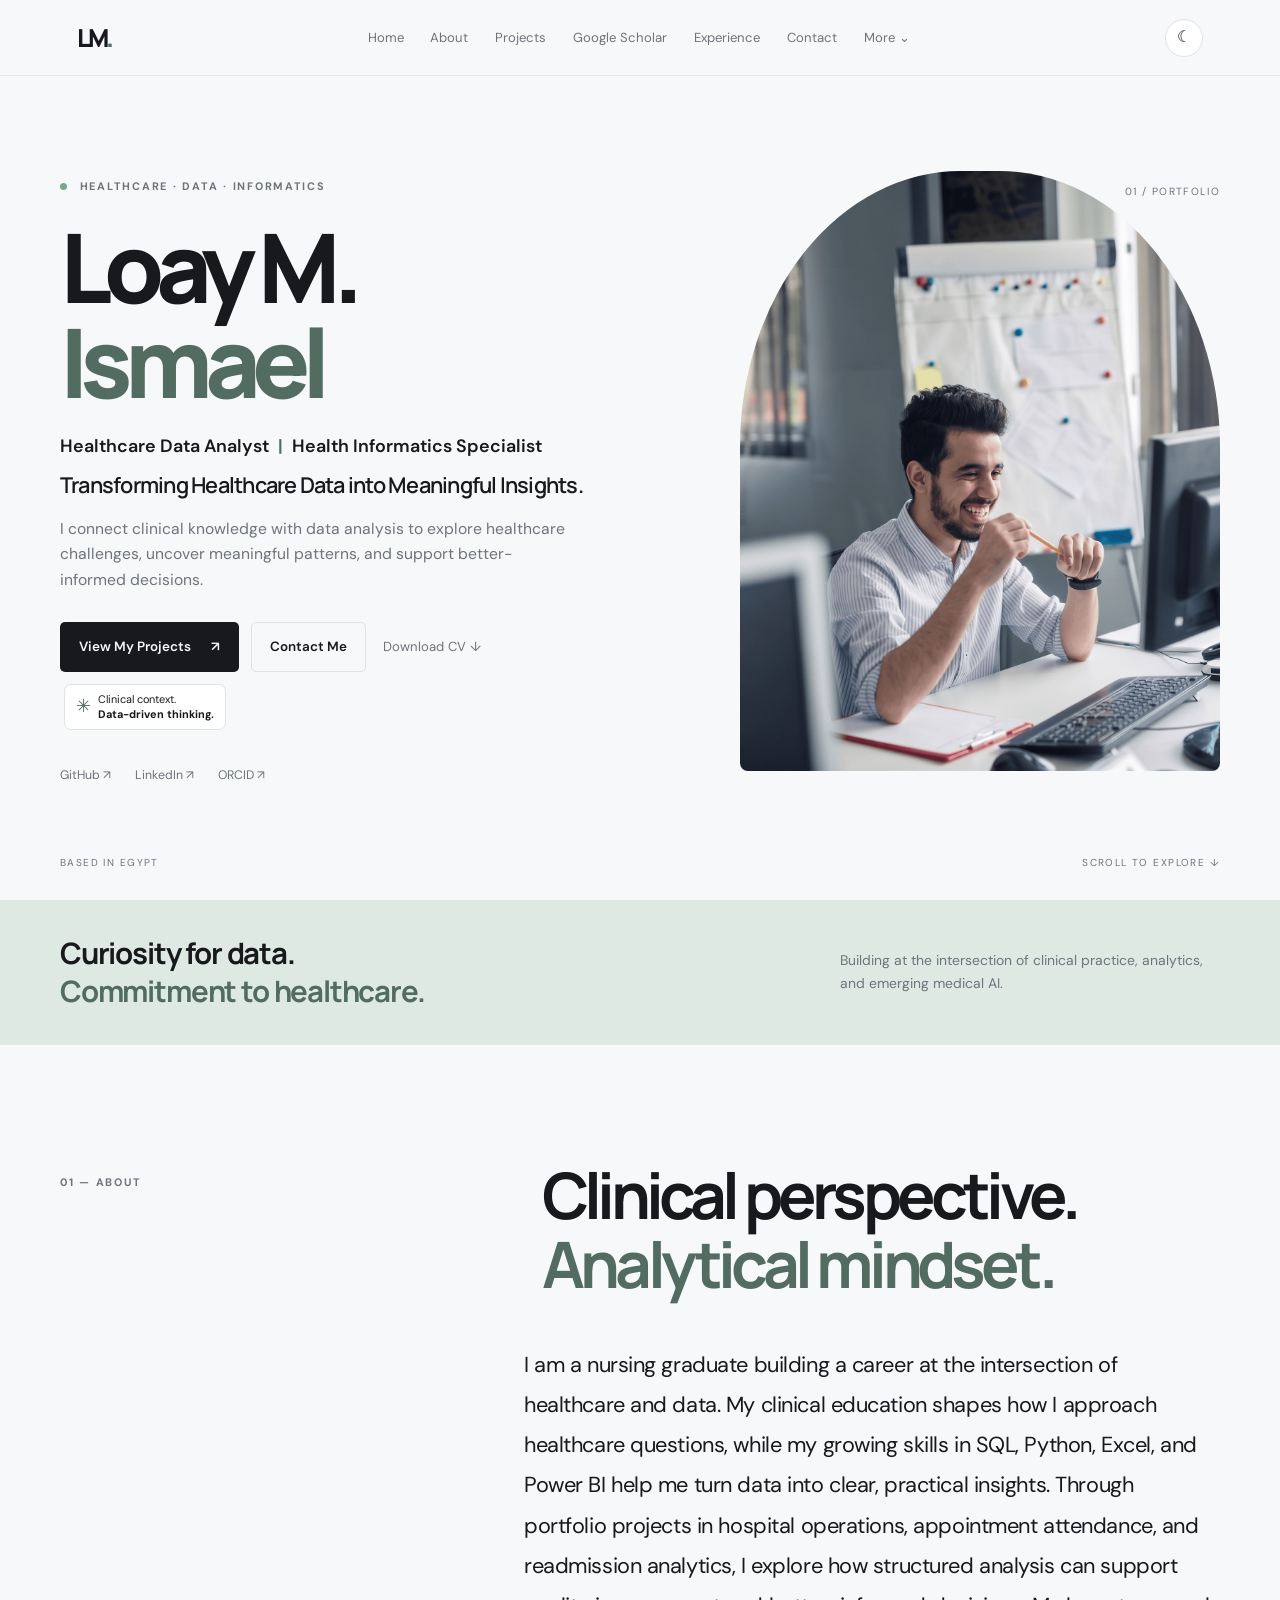
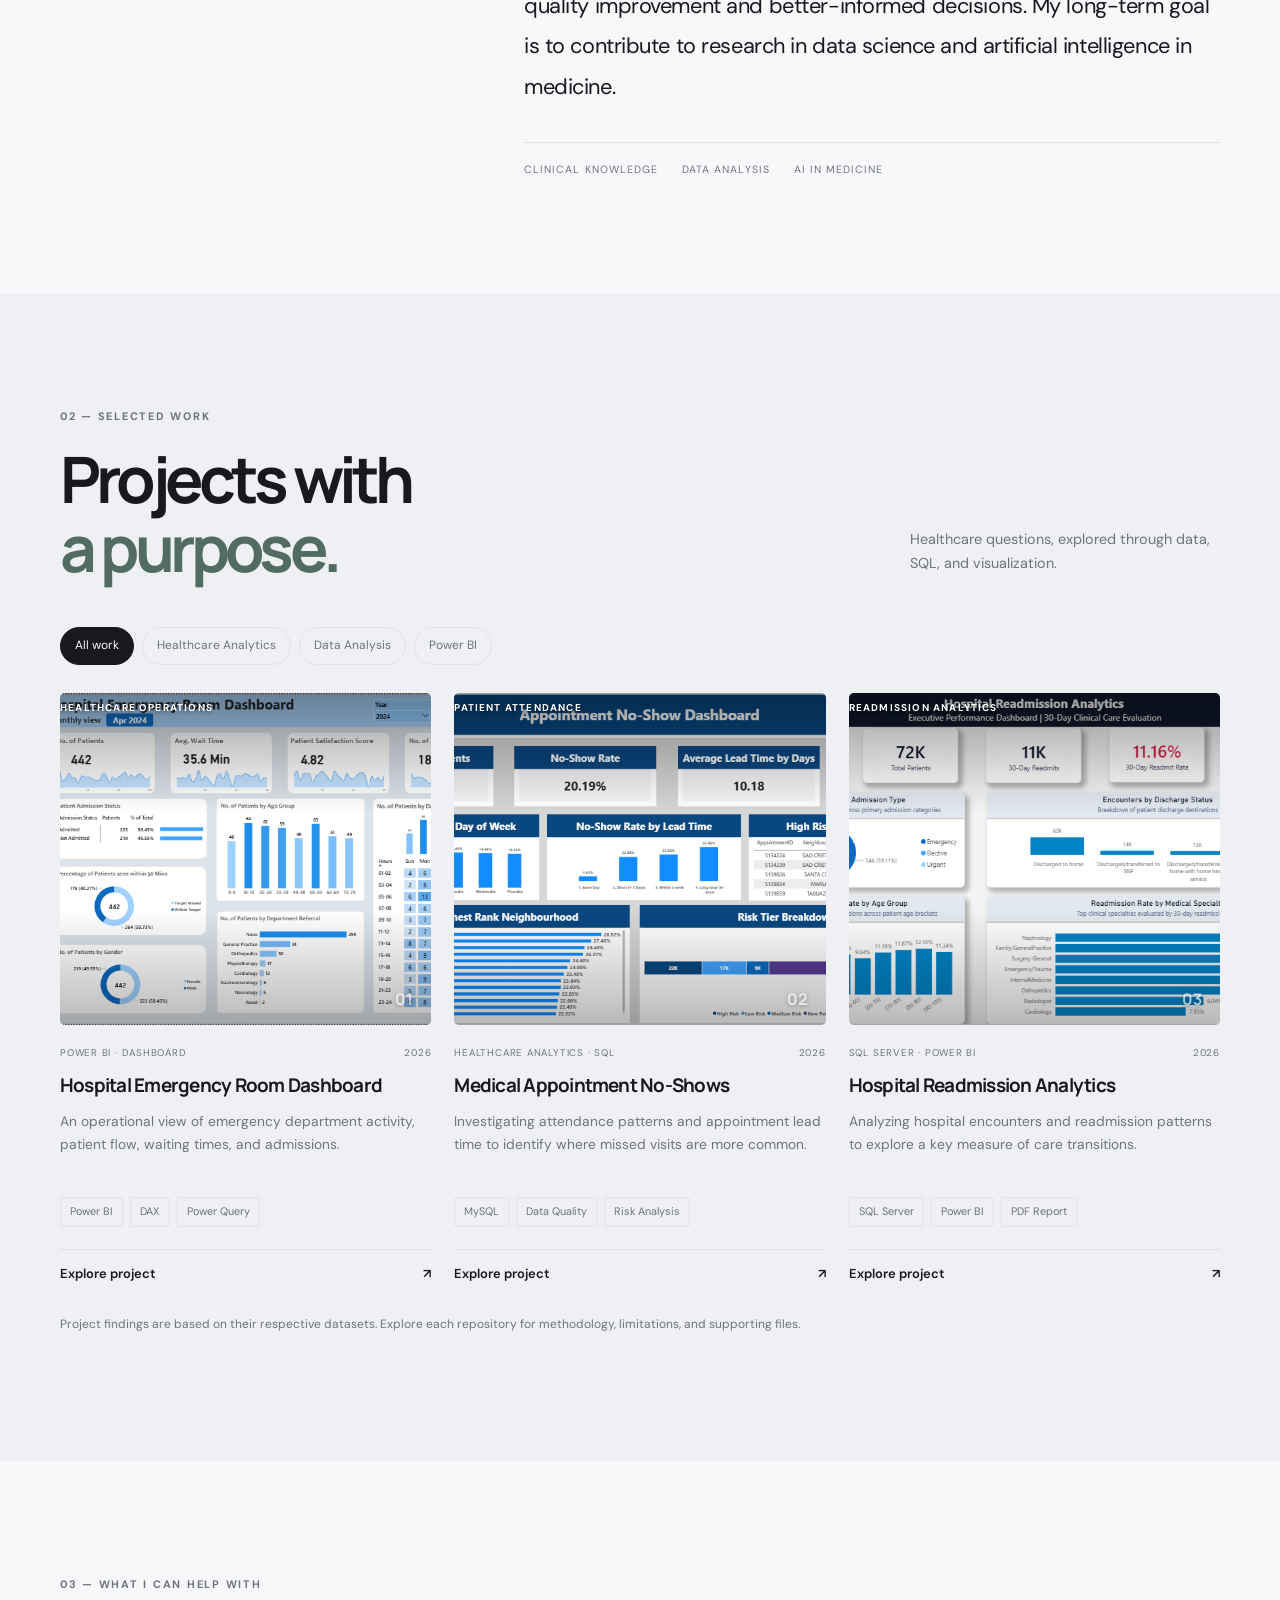
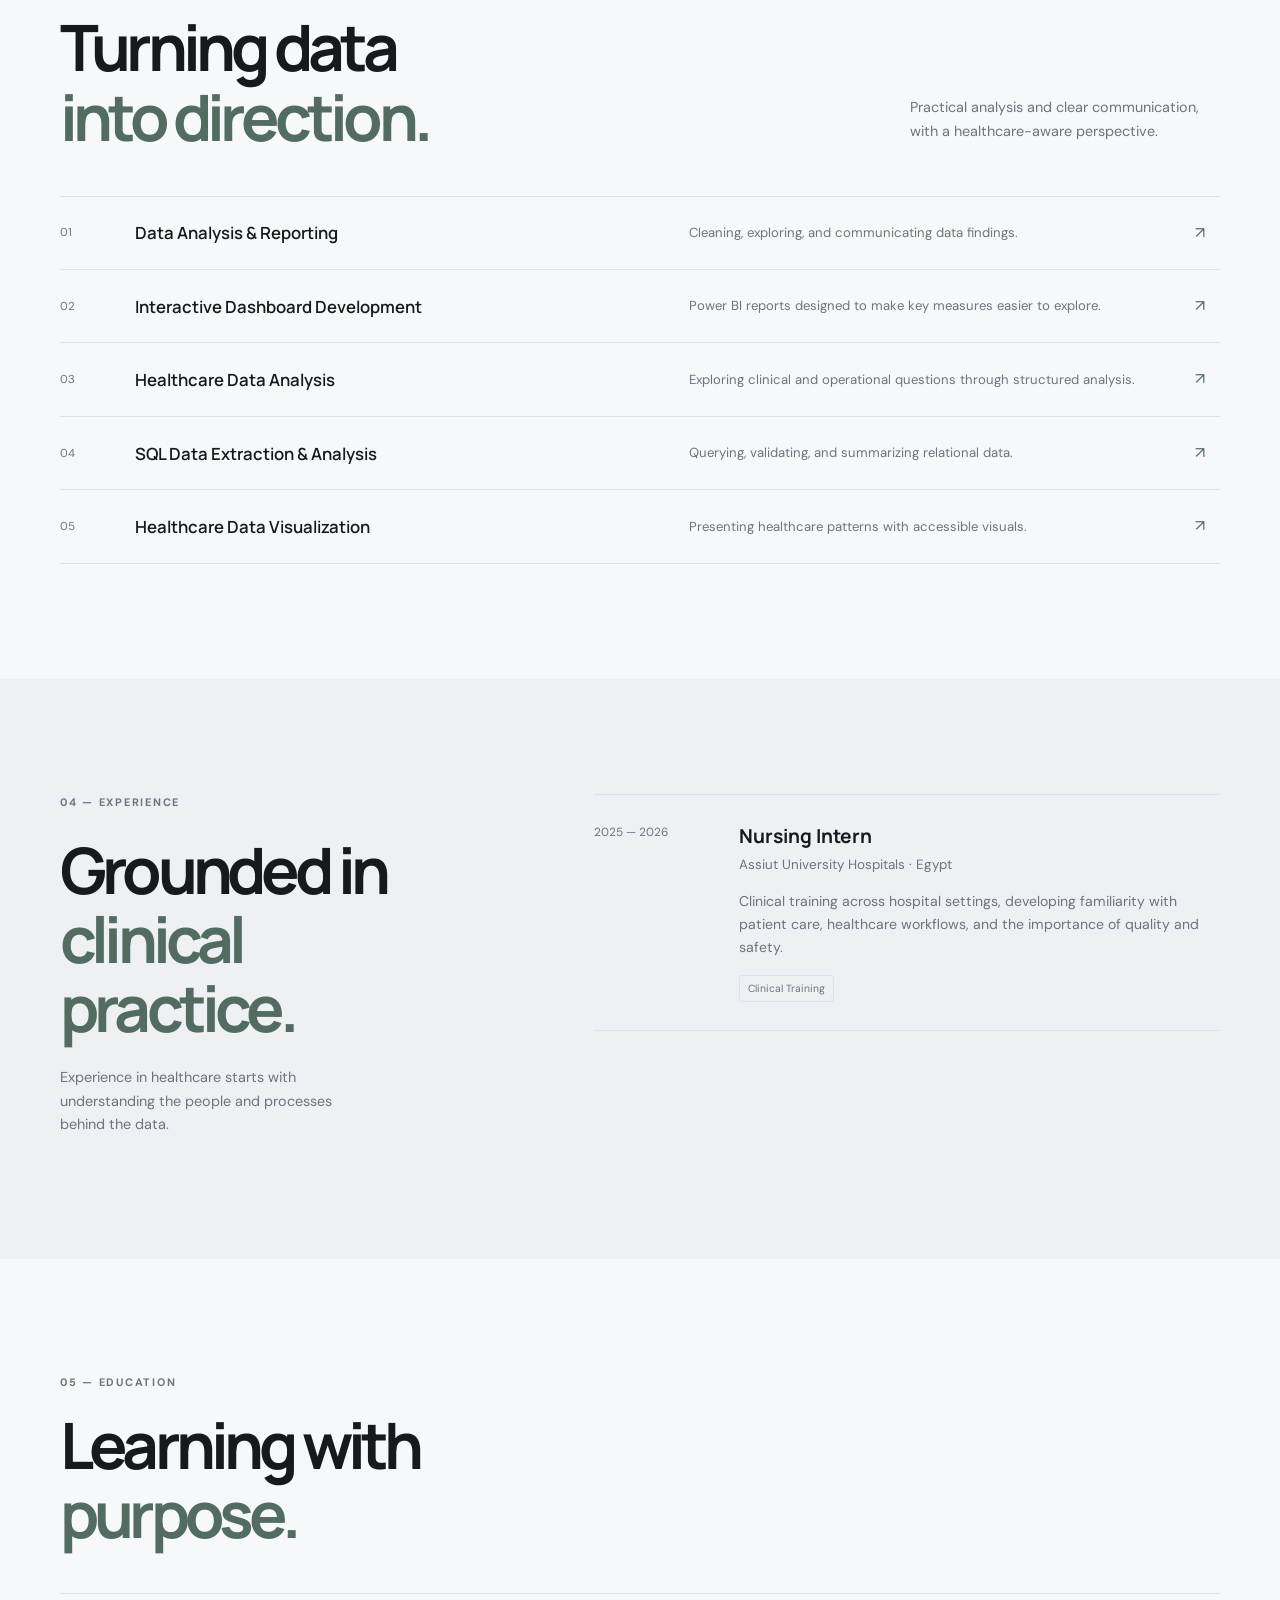
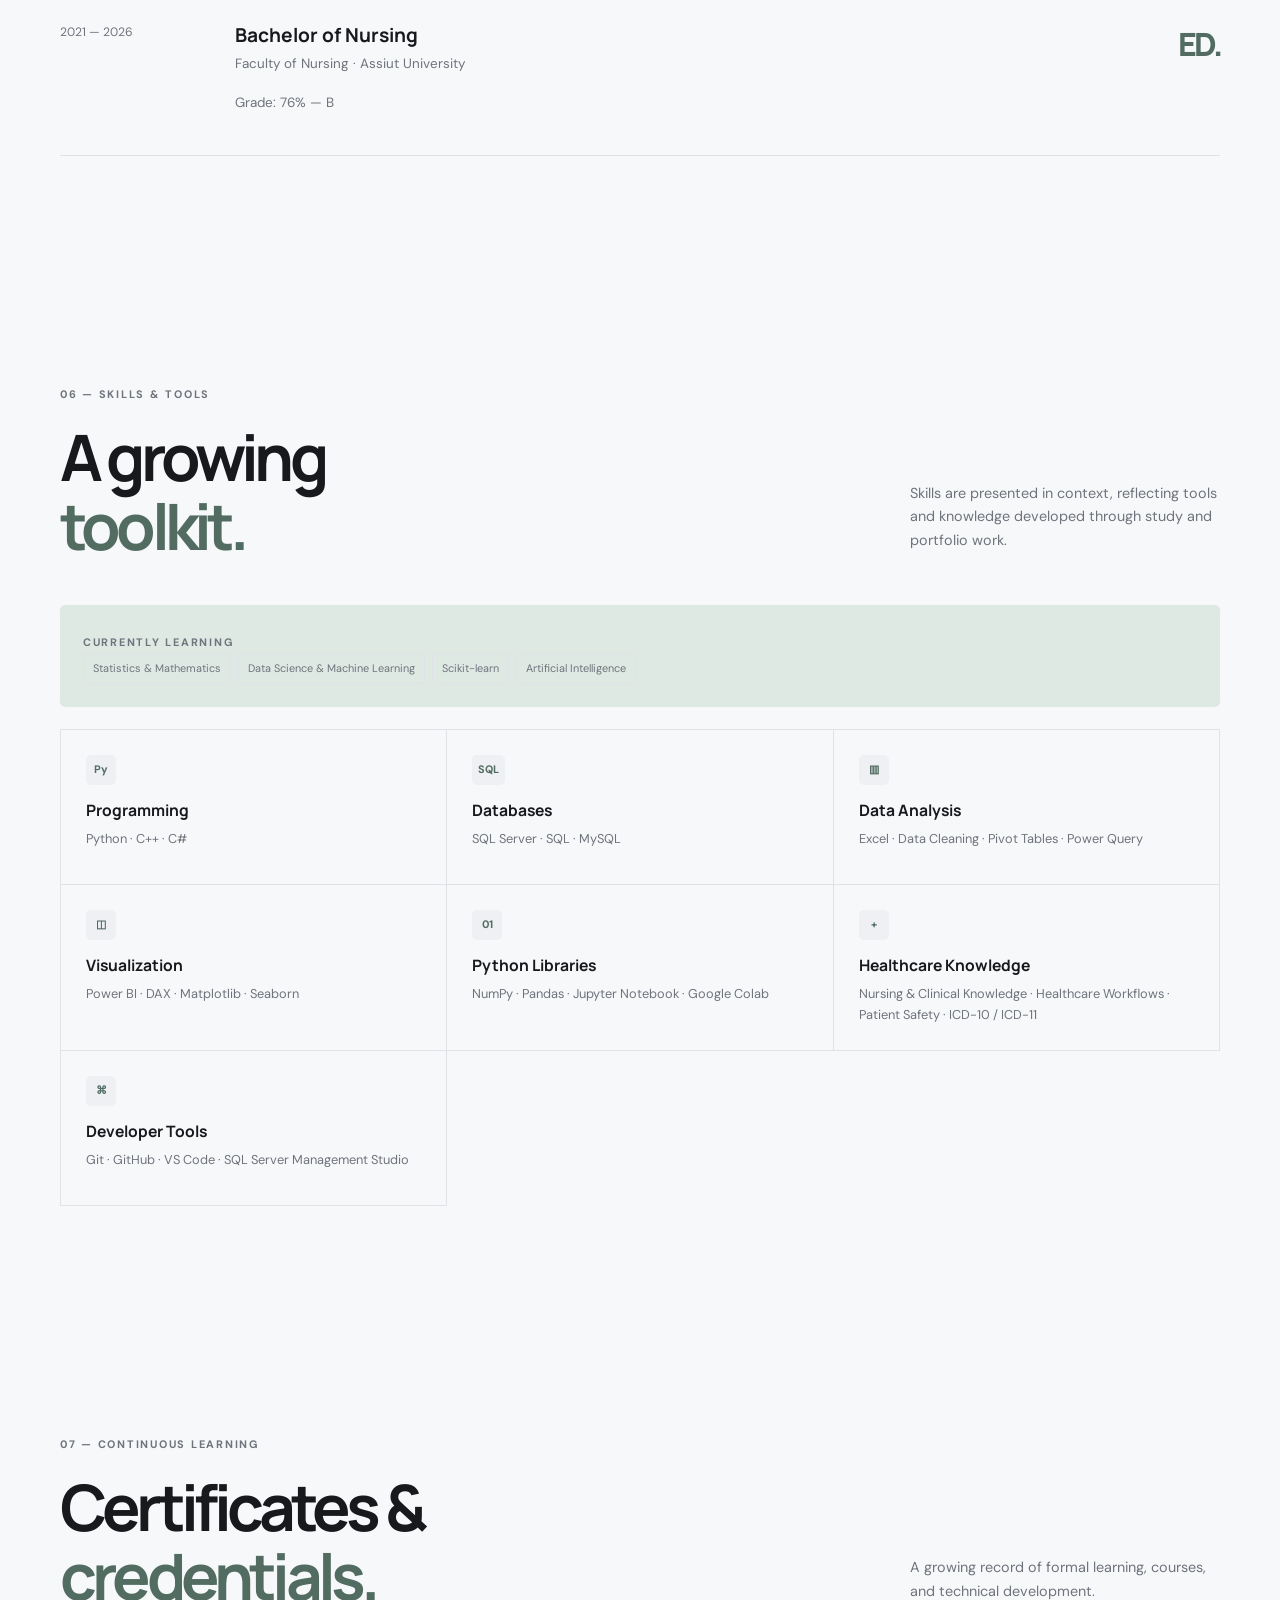
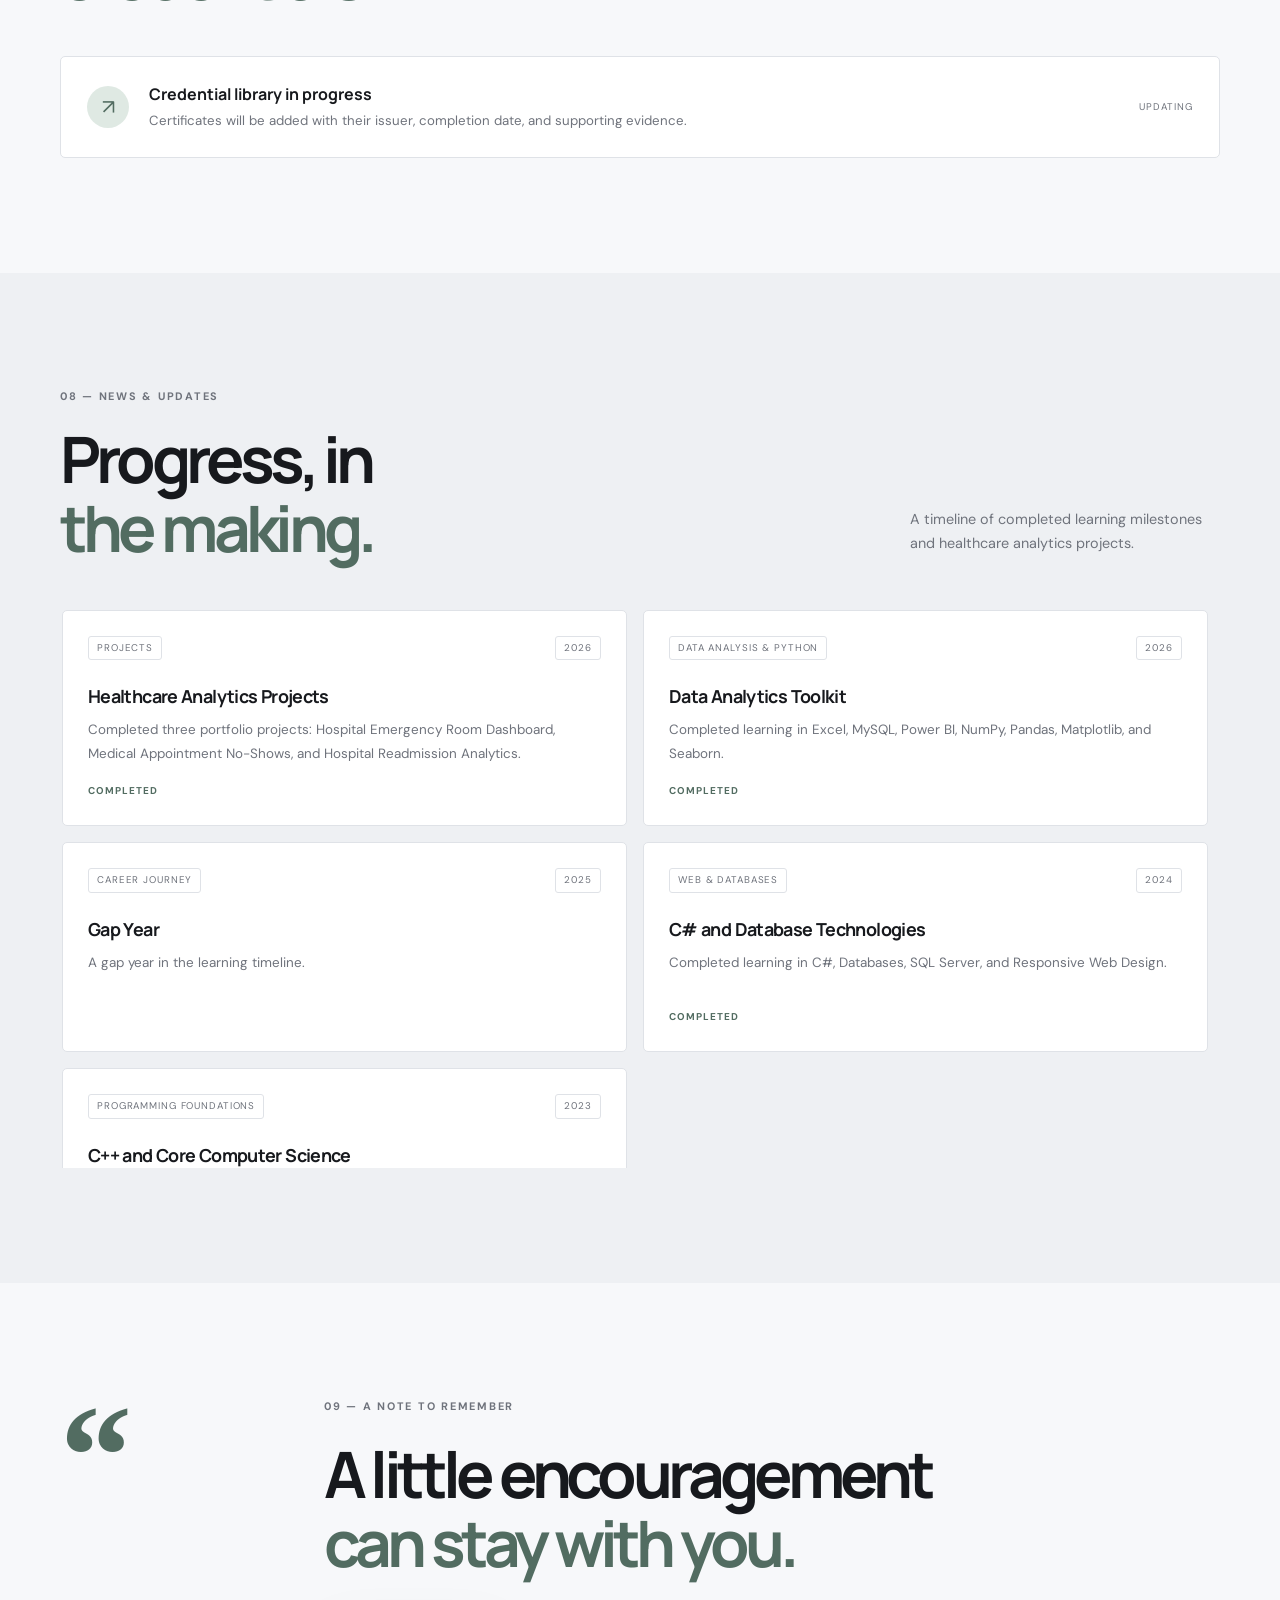
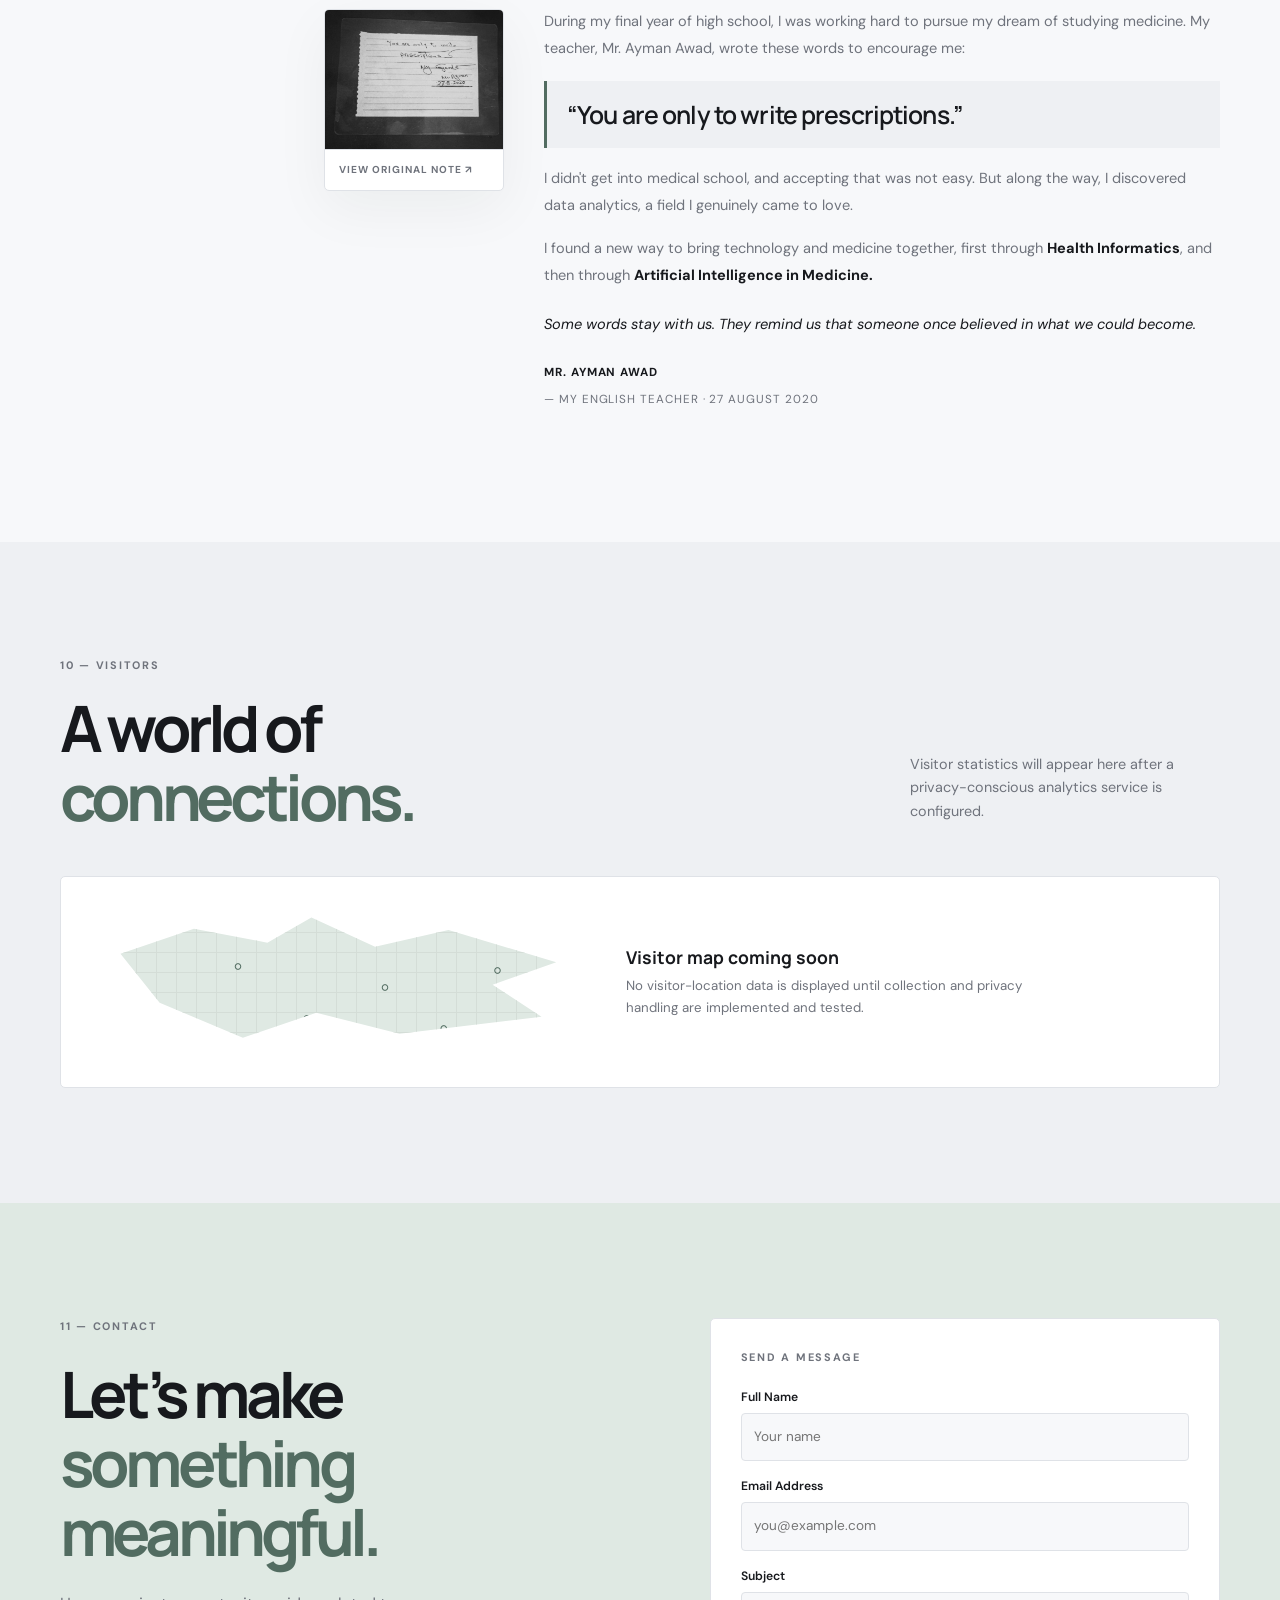
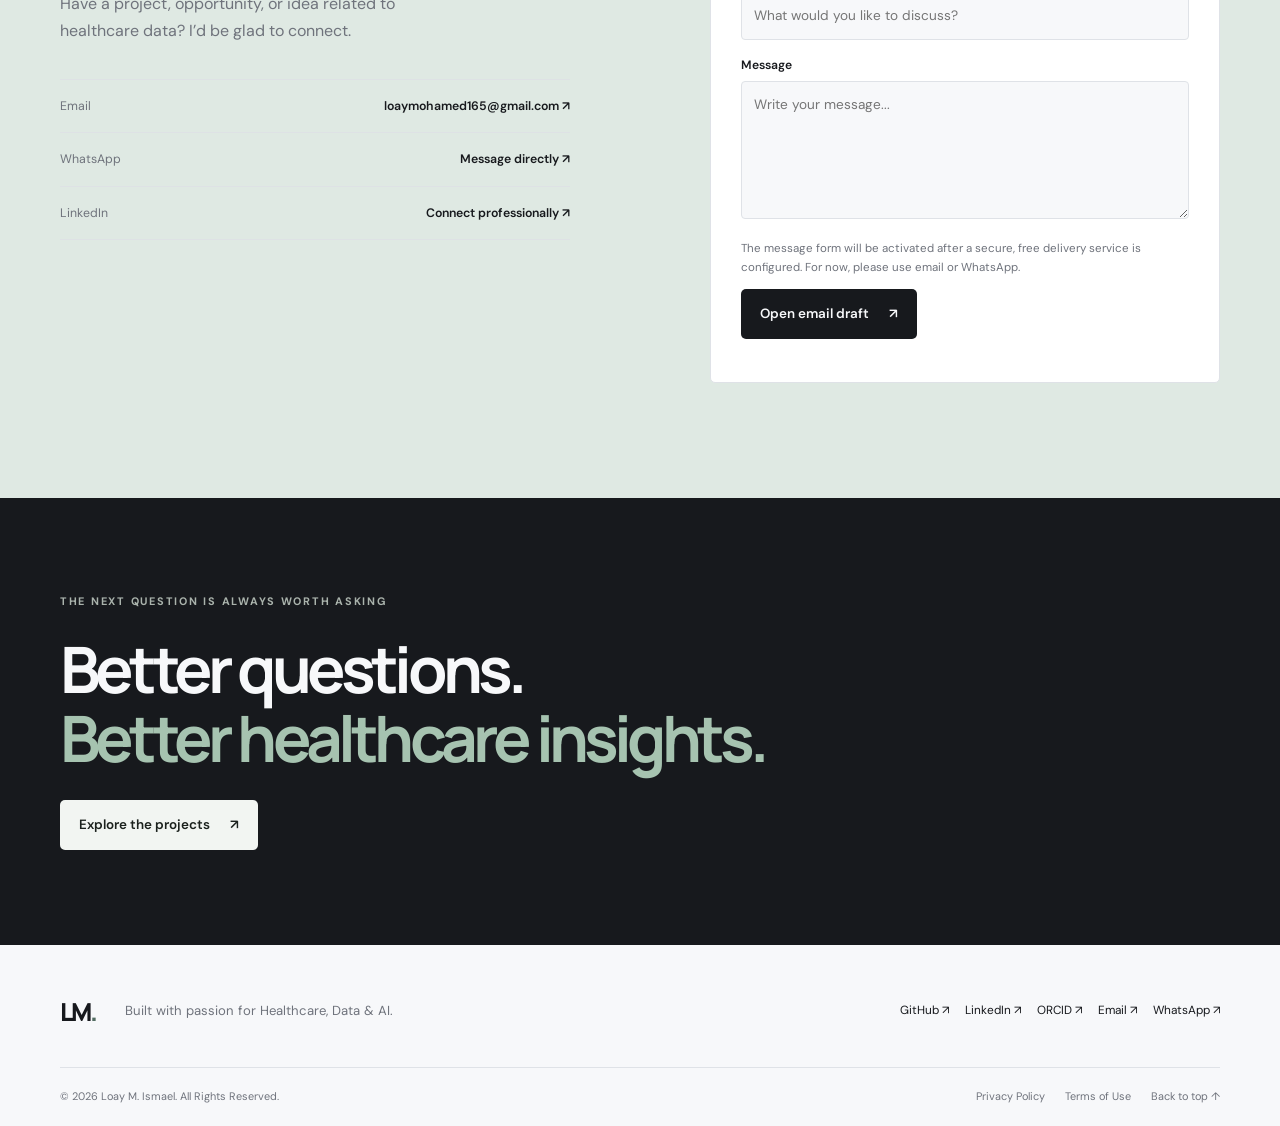
==== index.html @ 9948e2d3 "Organize note story and update career sequence" ====
<!doctype html>
<html lang="en" data-theme="light">
<head>
<meta charset="utf-8"><meta name="viewport" content="width=device-width,initial-scale=1">
<meta name="theme-color" content="#f7f8fa">
<meta name="description" content="Loay M. Ismael — Healthcare Data Analyst focused on healthcare analytics, health informatics, and AI in Medicine.">
<link rel="canonical" href="https://loaymismael.github.io/">
<meta property="og:title" content="Loay M. Ismael | Healthcare Data & Informatics">
<meta property="og:description" content="Transforming Healthcare Data into Meaningful Insights.">
<meta property="og:type" content="website">
<meta name="twitter:card" content="summary_large_image">
<meta name="twitter:title" content="Loay M. Ismael | Healthcare Data & Informatics">
<meta name="twitter:description" content="Loay M. Ismael — Healthcare Data Analyst focused on healthcare analytics, health informatics, and AI in Medicine.">
<title>Loay M. Ismael | Healthcare Data & Informatics</title>
<link rel="icon" href="assets/favicon.png" type="image/png"><link rel="stylesheet" href="styles.css">
<script type="application/ld+json">
{
  "@context": "https://schema.org",
  "@graph": [
    {
      "@type": "Person",
      "@id": "https://loaymismael.github.io/#person",
      "name": "Loay M. Ismael",
      "url": "https://loaymismael.github.io/",
      "jobTitle": ["Healthcare Data Analyst", "Health Informatics Specialist"],
      "description": "Nursing graduate building a career at the intersection of healthcare, data analysis, and health informatics.",
      "sameAs": [
        "https://github.com/loaymismael",
        "https://www.linkedin.com/in/loaymismael/",
        "https://orcid.org/0009-0000-9387-5831"
      ]
    },
    {
      "@type": "WebSite",
      "@id": "https://loaymismael.github.io/#website",
      "url": "https://loaymismael.github.io/",
      "name": "Loay M. Ismael | Healthcare Data & Informatics",
      "publisher": { "@id": "https://loaymismael.github.io/#person" }
    }
  ]
}
</script>
</head>
<body>
<a class="skip-link" href="#main">Skip to content</a>
<header class="site-header"><a class="wordmark" href="#home" aria-label="Loay M. Ismael home">LM<span>.</span></a>
<button class="menu-toggle" id="menuToggle" aria-label="Open navigation" aria-expanded="false">☰</button>
<nav id="mainNav" aria-label="Main navigation"><a href="#home">Home</a><a href="#about">About</a><a href="#projects">Projects</a><a href="#scholar" id="scholarLink">Google Scholar</a><a href="#experience">Experience</a><a href="#contact">Contact</a><div class="nav-more"><button id="moreToggle" aria-expanded="false">More <span aria-hidden="true">⌄</span></button><div class="more-menu" id="moreMenu"><a href="#education">Education</a><a href="#skills">Skills</a><a href="#certifications">Certifications</a><a href="#news">News</a><a href="#testimonials">A Note to Remember</a><a href="#visitors">Visitors</a></div></div></nav>
<button class="theme-toggle" id="themeToggle" aria-label="Toggle color theme" title="Toggle theme">☾</button>
</header>
<main id="main">
<section class="hero section-wrap" id="home"><div class="hero-copy"><p class="eyebrow"><span class="status-dot"></span> HEALTHCARE · DATA · INFORMATICS</p><h1>Loay M.<br><span>Ismael</span></h1><p class="hero-role">Healthcare Data Analyst <span class="role-divider">|</span> Health Informatics Specialist</p><p class="hero-tagline">Transforming Healthcare Data into Meaningful Insights.</p><p class="hero-intro">I connect clinical knowledge with data analysis to explore healthcare challenges, uncover meaningful patterns, and support better-informed decisions.</p><div class="hero-actions"><a class="button button-primary" href="#projects">View My Projects <span>↗</span></a><a class="button button-quiet" href="#contact">Contact Me</a><a class="text-link" href="assets/Loay_Ismael_Data_Analyst_CV.pdf" download>Download CV ↓</a><div class="floating-note"><span class="note-icon">✳</span><span>Clinical context.<br><strong>Data-driven thinking.</strong></span></div></div><div class="social-row"><a href="https://github.com/loaymismael" target="_blank" rel="noreferrer">GitHub ↗</a><a href="https://www.linkedin.com/in/loaymismael/" target="_blank" rel="noreferrer">LinkedIn ↗</a><a href="https://orcid.org/0009-0000-9387-5831" target="_blank" rel="noreferrer">ORCID ↗</a></div></div><div class="hero-visual"><img id="profilePortrait" class="portrait-image" src="images/profile-light.png" alt="Portrait of Loay M. Ismael"><div class="hero-index">01 / PORTFOLIO</div></div><div class="hero-bottom"><span>BASED IN EGYPT</span><span>SCROLL TO EXPLORE ↓</span></div></section>
<section class="intro-strip"><p>Curiosity for data.<br><span>Commitment to healthcare.</span></p><p class="intro-strip-small">Building at the intersection of clinical practice, analytics, and emerging medical AI.</p></section>
<section class="section-wrap section" id="about"><div class="section-heading"><p class="eyebrow">01 — ABOUT</p><h2>Clinical perspective.<br><span>Analytical mindset.</span></h2></div><div class="about-content"><p class="large-copy">I am a nursing graduate building a career at the intersection of healthcare and data. My clinical education shapes how I approach healthcare questions, while my growing skills in SQL, Python, Excel, and Power BI help me turn data into clear, practical insights. Through portfolio projects in hospital operations, appointment attendance, and readmission analytics, I explore how structured analysis can support quality improvement and better-informed decisions. My long-term goal is to contribute to research in data science and artificial intelligence in medicine.</p><div class="about-foot"><span>CLINICAL KNOWLEDGE</span><span>DATA ANALYSIS</span><span>AI IN MEDICINE</span></div></div></section>
<section class="section projects-section" id="projects"><div class="section-wrap"><div class="section-topline"><div><p class="eyebrow">02 — SELECTED WORK</p><h2>Projects with<br><span>a purpose.</span></h2></div><p class="section-aside">Healthcare questions, explored through data, SQL, and visualization.</p></div><div class="filter-row" role="group" aria-label="Filter projects"><button class="filter-chip active" data-filter="All">All work</button><button class="filter-chip" data-filter="Healthcare Analytics">Healthcare Analytics</button><button class="filter-chip" data-filter="Data Analysis">Data Analysis</button><button class="filter-chip" data-filter="Power BI">Power BI</button></div><div class="project-grid">
<article class="project-card" data-categories="Healthcare Analytics Power BI Data Analysis"><a class="project-art er-art" href="projects/hospital-emergency-room-dashboard.html" target="_blank" rel="noreferrer" aria-label="Open Hospital Emergency Room Dashboard repository"><img src="images/hospital-er-dashboard.png" alt="Hospital Emergency Room Dashboard project preview" loading="lazy"><span class="art-label">HEALTHCARE OPERATIONS</span><span class="art-number">01</span></a><div class="project-meta"><span>POWER BI · DASHBOARD</span><span>2026</span></div><h3>Hospital Emergency Room Dashboard</h3><p>An operational view of emergency department activity, patient flow, waiting times, and admissions.</p><div class="tag-row"><span>Power BI</span><span>DAX</span><span>Power Query</span></div><a class="card-link" href="projects/hospital-emergency-room-dashboard.html" target="_blank" rel="noreferrer">Explore project <span>↗</span></a></article>
<article class="project-card" data-categories="Healthcare Analytics Data Analysis"><a class="project-art noshow-art" href="projects/medical-appointment-no-shows.html" target="_blank" rel="noreferrer" aria-label="Open Medical Appointment No-Shows Analysis repository"><img src="images/medical-appointment-no-shows.png" alt="Medical Appointment No-Shows project preview" loading="lazy"><span class="art-label">PATIENT ATTENDANCE</span><span class="art-number">02</span></a><div class="project-meta"><span>HEALTHCARE ANALYTICS · SQL</span><span>2026</span></div><h3>Medical Appointment No-Shows</h3><p>Investigating attendance patterns and appointment lead time to identify where missed visits are more common.</p><div class="tag-row"><span>MySQL</span><span>Data Quality</span><span>Risk Analysis</span></div><a class="card-link" href="projects/medical-appointment-no-shows.html" target="_blank" rel="noreferrer">Explore project <span>↗</span></a></article>
<article class="project-card" data-categories="Healthcare Analytics Data Analysis Power BI"><a class="project-art readmit-art" href="projects/hospital-readmission-analytics.html" target="_blank" rel="noreferrer" aria-label="Open Hospital Readmission Analytics repository"><img src="images/hospital-readmission-analytics.png" alt="Hospital Readmission Analytics project preview" loading="lazy"><span class="art-label">READMISSION ANALYTICS</span><span class="art-number">03</span></a><div class="project-meta"><span>SQL SERVER · POWER BI</span><span>2026</span></div><h3>Hospital Readmission Analytics</h3><p>Analyzing hospital encounters and readmission patterns to explore a key measure of care transitions.</p><div class="tag-row"><span>SQL Server</span><span>Power BI</span><span>PDF Report</span></div><a class="card-link" href="projects/hospital-readmission-analytics.html" target="_blank" rel="noreferrer">Explore project <span>↗</span></a></article>
</div><p class="section-footnote">Project findings are based on their respective datasets. Explore each repository for methodology, limitations, and supporting files.</p></div></section>
<section class="section-wrap section services-section" id="services"><div class="section-topline"><div><p class="eyebrow">03 — WHAT I CAN HELP WITH</p><h2>Turning data<br><span>into direction.</span></h2></div><p class="section-aside">Practical analysis and clear communication, with a healthcare-aware perspective.</p></div><div class="service-list"><div><span>01</span><h3>Data Analysis & Reporting</h3><p>Cleaning, exploring, and communicating data findings.</p><span class="service-arrow">↗</span></div><div><span>02</span><h3>Interactive Dashboard Development</h3><p>Power BI reports designed to make key measures easier to explore.</p><span class="service-arrow">↗</span></div><div><span>03</span><h3>Healthcare Data Analysis</h3><p>Exploring clinical and operational questions through structured analysis.</p><span class="service-arrow">↗</span></div><div><span>04</span><h3>SQL Data Extraction & Analysis</h3><p>Querying, validating, and summarizing relational data.</p><span class="service-arrow">↗</span></div><div><span>05</span><h3>Healthcare Data Visualization</h3><p>Presenting healthcare patterns with accessible visuals.</p><span class="service-arrow">↗</span></div></div></section>
<section class="section experience-section" id="experience"><div class="section-wrap two-col-section"><div><p class="eyebrow">04 — EXPERIENCE</p><h2>Grounded in<br><span>clinical practice.</span></h2><p class="section-aside">Experience in healthcare starts with understanding the people and processes behind the data.</p></div><div class="timeline"><article class="timeline-item"><div class="timeline-date">2025 — 2026</div><div><h3>Nursing Intern</h3><p class="timeline-place">Assiut University Hospitals · Egypt</p><p>Clinical training across hospital settings, developing familiarity with patient care, healthcare workflows, and the importance of quality and safety.</p><span class="status-pill">Clinical Training</span></div></article></div></div></section>
<section class="section-wrap section education-section" id="education"><div class="section-topline"><div><p class="eyebrow">05 — EDUCATION</p><h2>Learning with<br><span>purpose.</span></h2></div></div><article class="education-card"><div class="education-year">2021 — 2026</div><div><h3>Bachelor of Nursing</h3><p>Faculty of Nursing · Assiut University</p><p class="education-detail">Grade: 76% — B</p></div><span class="education-mark">ED.</span></article></section>
<section class="section skills-section" id="skills"><div class="section-wrap"><div class="section-topline"><div><p class="eyebrow">06 — SKILLS & TOOLS</p><h2>A growing<br><span>toolkit.</span></h2></div><p class="section-aside">Skills are presented in context, reflecting tools and knowledge developed through study and portfolio work.</p></div><div class="learning-panel"><span class="eyebrow">CURRENTLY LEARNING</span><div class="tag-row"><span>Statistics & Mathematics</span><span>Data Science & Machine Learning</span><span>Scikit-learn</span><span>Artificial Intelligence</span></div></div><div class="skills-grid"><article><span class="skill-icon">Py</span><h3>Programming</h3><p>Python · C++ · C#</p></article><article><span class="skill-icon">SQL</span><h3>Databases</h3><p>SQL Server · SQL · MySQL</p></article><article><span class="skill-icon">▥</span><h3>Data Analysis</h3><p>Excel · Data Cleaning · Pivot Tables · Power Query</p></article><article><span class="skill-icon">◫</span><h3>Visualization</h3><p>Power BI · DAX · Matplotlib · Seaborn</p></article><article><span class="skill-icon">01</span><h3>Python Libraries</h3><p>NumPy · Pandas · Jupyter Notebook · Google Colab</p></article><article><span class="skill-icon">+</span><h3>Healthcare Knowledge</h3><p>Nursing & Clinical Knowledge · Healthcare Workflows · Patient Safety · ICD-10 / ICD-11</p></article><article><span class="skill-icon">⌘</span><h3>Developer Tools</h3><p>Git · GitHub · VS Code · SQL Server Management Studio</p></article></div></div></section>
<section class="section-wrap section certifications-section" id="certifications"><div class="section-topline"><div><p class="eyebrow">07 — CONTINUOUS LEARNING</p><h2>Certificates &<br><span>credentials.</span></h2></div><p class="section-aside">A growing record of formal learning, courses, and technical development.</p></div><div class="coming-card"><span class="coming-symbol">↗</span><div><h3>Credential library in progress</h3><p>Certificates will be added with their issuer, completion date, and supporting evidence.</p></div><span class="coming-label">UPDATING</span></div></section>
<section class="section news-section" id="news"><div class="section-wrap"><div class="section-topline"><div><p class="eyebrow">08 — NEWS & UPDATES</p><h2>Progress, in<br><span>the making.</span></h2></div><p class="section-aside">A timeline of completed learning milestones and healthcare analytics projects.</p></div><div class="news-scroll" aria-label="News and professional milestones"><div class="news-grid">
<article class="news-card"><div class="news-meta"><span>PROJECTS</span><span>2026</span></div><h3>Healthcare Analytics Projects</h3><p>Completed three portfolio projects: Hospital Emergency Room Dashboard, Medical Appointment No-Shows, and Hospital Readmission Analytics.</p><span class="news-status">COMPLETED</span></article>
<article class="news-card"><div class="news-meta"><span>DATA ANALYSIS & PYTHON</span><span>2026</span></div><h3>Data Analytics Toolkit</h3><p>Completed learning in Excel, MySQL, Power BI, NumPy, Pandas, Matplotlib, and Seaborn.</p><span class="news-status">COMPLETED</span></article>
<article class="news-card"><div class="news-meta"><span>CAREER JOURNEY</span><span>2025</span></div><h3>Gap Year</h3><p>A gap year in the learning timeline.</p></article>
<article class="news-card"><div class="news-meta"><span>WEB & DATABASES</span><span>2024</span></div><h3>C# and Database Technologies</h3><p>Completed learning in C#, Databases, SQL Server, and Responsive Web Design.</p><span class="news-status">COMPLETED</span></article>
<article class="news-card"><div class="news-meta"><span>PROGRAMMING FOUNDATIONS</span><span>2023</span></div><h3>C++ and Core Computer Science</h3><p>Completed learning in C++, Object-Oriented Programming (OOP), Data Structures, and Problem Solving.</p><span class="news-status">COMPLETED</span></article>
</div></div></div></section>
<section class="section-wrap section note-section" id="testimonials">
  <div class="note-mark">“</div>
  <div class="note-content">
    <p class="eyebrow">09 — A NOTE TO REMEMBER</p>
    <h2>A little encouragement<br><span>can stay with you.</span></h2>
    <div class="note-card">
    <div class="note-story-layout">
      <button class="note-image-button" id="openTeacherNote" type="button" aria-label="View the original handwritten note from Mr. Ayman Awad">
        <img src="images/teacher-note.jpg" alt="Original handwritten note from Mr. Ayman Awad, dated 27 August 2020" loading="lazy">
        <span>VIEW ORIGINAL NOTE ↗</span>
      </button>
      <div class="note-story">
        <p>During my final year of high school, I was working hard to pursue my dream of studying medicine. My teacher, Mr. Ayman Awad, wrote these words to encourage me:</p>
        <blockquote>“You are only to write prescriptions.”</blockquote>
        <p>I didn't get into medical school, and accepting that was not easy. But along the way, I discovered data analytics, a field I genuinely came to love.</p>
        <p>I found a new way to bring technology and medicine together, first through <strong>Health Informatics</strong>, and then through <strong>Artificial Intelligence in Medicine.</strong></p>
        <p class="note-closing">Some words stay with us. They remind us that someone once believed in what we could become.</p>
        <p class="note-attribution">MR. AYMAN AWAD <span>— MY ENGLISH TEACHER · 27 AUGUST 2020</span></p>
      </div>
    </div>
    </div>
  </div>
</section>
<div class="note-lightbox" id="teacherNoteLightbox" role="dialog" aria-modal="true" aria-label="Original handwritten note" hidden>
  <button class="note-lightbox-close" id="closeTeacherNote" type="button" aria-label="Close image">×</button>
  <img src="images/teacher-note.jpg" alt="Original handwritten note from Mr. Ayman Awad, dated 27 August 2020">
</div>
<section class="section visitors-section" id="visitors"><div class="section-wrap"><div class="section-topline"><div><p class="eyebrow">10 — VISITORS</p><h2>A world of<br><span>connections.</span></h2></div><p class="section-aside">Visitor statistics will appear here after a privacy-conscious analytics service is configured.</p></div><div class="visitors-placeholder"><div class="map-grid"><span>◦</span><span>◦</span><span>◦</span><span>◦</span><span>◦</span></div><div><h3>Visitor map coming soon</h3><p>No visitor-location data is displayed until collection and privacy handling are implemented and tested.</p></div></div></div></section>
<section class="contact-section section" id="contact"><div class="section-wrap contact-layout"><div><p class="eyebrow">11 — CONTACT</p><h2>Let’s make<br><span>something meaningful.</span></h2><p class="contact-lead">Have a project, opportunity, or idea related to healthcare data? I’d be glad to connect.</p><div class="direct-links"><a href="mailto:loaymohamed165@gmail.com"><span>Email</span><strong>loaymohamed165@gmail.com ↗</strong></a><a href="https://wa.me/201116882902" target="_blank" rel="noreferrer"><span>WhatsApp</span><strong>Message directly ↗</strong></a><a href="https://www.linkedin.com/in/loaymismael/" target="_blank" rel="noreferrer"><span>LinkedIn</span><strong>Connect professionally ↗</strong></a></div></div><form class="contact-form" id="contactForm"><p class="eyebrow">SEND A MESSAGE</p><label for="fullName">Full Name</label><input id="fullName" name="name" autocomplete="name" required placeholder="Your name"><label for="email">Email Address</label><input id="email" name="email" type="email" autocomplete="email" required placeholder="you@example.com"><label for="subject">Subject</label><input id="subject" name="subject" required placeholder="What would you like to discuss?"><label for="message">Message</label><textarea id="message" name="message" rows="5" required placeholder="Write your message..."></textarea><p class="form-note">The message form will be activated after a secure, free delivery service is configured. For now, please use email or WhatsApp.</p><button class="button button-primary" type="button" id="emailFallback">Open email draft <span>↗</span></button><p class="form-status" id="formStatus" aria-live="polite"></p></form></div></section>
<section class="closing-cta"><div class="section-wrap"><p class="eyebrow">THE NEXT QUESTION IS ALWAYS WORTH ASKING</p><h2>Better questions.<br><span>Better healthcare insights.</span></h2><a class="button button-light" href="#projects">Explore the projects <span>↗</span></a></div></section>
</main>
<footer class="site-footer"><div class="footer-top"><a class="wordmark" href="#home">LM<span>.</span></a><p>Built with passion for Healthcare, Data & AI.</p><div class="footer-socials"><a href="https://github.com/loaymismael" target="_blank" rel="noreferrer">GitHub ↗</a><a href="https://www.linkedin.com/in/loaymismael/" target="_blank" rel="noreferrer">LinkedIn ↗</a><a href="https://orcid.org/0009-0000-9387-5831" target="_blank" rel="noreferrer">ORCID ↗</a><a href="mailto:loaymohamed165@gmail.com">Email ↗</a><a href="https://wa.me/201116882902" target="_blank" rel="noreferrer">WhatsApp ↗</a></div></div><div class="footer-bottom"><span>© <span id="year"></span> Loay M. Ismael. All Rights Reserved.</span><div><a href="privacy.html">Privacy Policy</a><a href="terms.html">Terms of Use</a><button id="backToTop">Back to top ↑</button></div></div></footer>
<div class="toast" id="toast" role="status" aria-live="polite"></div>
<script src="script.js"></script>
<script>
(() => {
  const lightbox = document.getElementById("teacherNoteLightbox");
  const openButton = document.getElementById("openTeacherNote");
  const closeButton = document.getElementById("closeTeacherNote");
  if (!lightbox || !openButton || !closeButton) return;
  const close = () => { lightbox.hidden = true; document.body.classList.remove("note-lightbox-open"); openButton.focus(); };
  openButton.addEventListener("click", () => { lightbox.hidden = false; document.body.classList.add("note-lightbox-open"); closeButton.focus(); });
  closeButton.addEventListener("click", close);
  lightbox.addEventListener("click", event => { if (event.target === lightbox) close(); });
  document.addEventListener("keydown", event => { if (event.key === "Escape" && !lightbox.hidden) close(); });
})();
</script>
</body></html>
---- styles.css ----
@import url('https://fonts.googleapis.com/css2?family=DM+Sans:wght@400;500;600;700&family=Manrope:wght@400;500;600;700;800&display=swap');
:root{color-scheme:light;--bg:#f7f8fa;--surface:#fff;--surface-2:#eef0f3;--text:#17191d;--muted:#6f737c;--line:#dfe2e7;--accent:#526c61;--accent-2:#dfe9e3;--ink-invert:#fff;--shadow:0 18px 55px #19251b0d;--header:rgba(247,248,250,.88)}
html[data-theme="dark"]{color-scheme:dark;--bg:#141715;--surface:#1c211e;--surface-2:#242b26;--text:#f2f4f1;--muted:#a4ada6;--line:#353d37;--accent:#a8c6b3;--accent-2:#293a30;--ink-invert:#141715;--shadow:0 18px 55px #0003;--header:rgba(20,23,21,.88)}
*{box-sizing:border-box}html{scroll-behavior:smooth;scroll-padding-top:92px}body{margin:0;background:var(--bg);color:var(--text);font-family:"DM Sans",sans-serif;line-height:1.65;transition:background .25s,color .25s}a{color:inherit;text-decoration:none}button,input,textarea{font:inherit}button{color:inherit}.skip-link{position:absolute;top:-50px;left:16px;background:var(--surface);padding:10px;z-index:100}.skip-link:focus{top:10px}.site-header{height:76px;position:sticky;top:0;z-index:20;display:flex;align-items:center;justify-content:space-between;padding:0 clamp(22px,6vw,94px);background:var(--header);backdrop-filter:blur(18px);border-bottom:1px solid color-mix(in srgb,var(--line) 70%,transparent)}.wordmark{font:800 1.55rem Manrope,sans-serif;letter-spacing:-.09em}.wordmark span,.hero h1 span,.section h2 span,.section-topline h2 span,.hero h1 span,.closing-cta h2 span{color:var(--accent)}nav{display:flex;align-items:center;gap:clamp(14px,2.1vw,32px);font-size:.82rem;color:var(--muted)}nav>a,nav button{transition:color .2s}nav>a:hover,nav button:hover{color:var(--text)}nav button{border:0;background:none;cursor:pointer;padding:8px 0}.nav-more{position:relative}.more-menu{display:none;position:absolute;right:0;top:38px;min-width:185px;padding:9px;background:var(--surface);border:1px solid var(--line);border-radius:12px;box-shadow:var(--shadow)}.more-menu.open{display:grid}.more-menu a{padding:8px 10px;border-radius:7px}.more-menu a:hover{background:var(--surface-2)}.theme-toggle,.menu-toggle{border:1px solid var(--line);border-radius:50%;width:38px;height:38px;background:var(--surface);cursor:pointer}.menu-toggle{display:none}.section-wrap{width:min(1160px,calc(100% - 48px));margin-inline:auto}.hero{min-height:calc(100vh - 76px);position:relative;display:grid;grid-template-columns:1.05fr .95fr;align-items:center;gap:7%;padding-top:70px;padding-bottom:105px}.hero-copy{padding:22px 0 0}.eyebrow{font-size:.68rem;font-weight:700;letter-spacing:.16em;color:var(--muted);margin:0 0 23px}.status-dot{display:inline-block;width:7px;height:7px;background:#79a88b;border-radius:50%;margin-right:8px}.hero h1{font:800 clamp(3.8rem,7.5vw,7.2rem)/.99 Manrope,sans-serif;letter-spacing:-.085em;margin:0 0 23px}.hero-role{font-weight:600;font-size:clamp(.95rem,1.4vw,1.12rem);margin:0 0 8px}.role-divider{color:var(--accent);padding:0 5px}.hero-tagline{font:600 clamp(1.08rem,1.7vw,1.4rem) Manrope,sans-serif;letter-spacing:-.035em;margin:0 0 16px}.hero-intro{max-width:510px;color:var(--muted);font-size:.98rem}.hero-actions{display:flex;align-items:center;gap:12px;flex-wrap:wrap;margin-top:29px}.button{display:inline-flex;align-items:center;justify-content:center;gap:20px;border:1px solid transparent;border-radius:5px;padding:13px 18px;font-size:.84rem;font-weight:600;cursor:pointer;transition:transform .2s,background .2s}.button:hover{transform:translateY(-2px)}.button-primary{background:var(--text);color:var(--bg)}.button-primary:hover{background:var(--accent);color:white}.button-quiet{border-color:var(--line);background:transparent}.text-link{font-size:.82rem;color:var(--muted);margin-left:5px}.text-link:hover{color:var(--text)}.social-row{display:flex;gap:24px;margin-top:35px;font-size:.77rem;color:var(--muted)}.social-row a:hover,.footer-socials a:hover{color:var(--accent)}.hero-visual{position:relative;max-width:480px;width:100%;justify-self:end}.portrait-placeholder{aspect-ratio:4/5;border-radius:46% 46% 8px 8px;background:linear-gradient(155deg,#e4e8e4,#cdd7d0 65%,#a9b8ae);position:relative;overflow:hidden;display:flex;flex-direction:column;justify-content:flex-end;padding:28px;color:#24352b}.portrait-placeholder:before{content:"";position:absolute;width:58%;aspect-ratio:1;border-radius:50%;background:#b7c4ba;top:10%;left:22%;box-shadow:0 0 0 28px #d8dfd8aa}.portrait-placeholder:after{content:"";position:absolute;width:82%;height:54%;border-radius:48% 48% 0 0;background:#879b8c;left:9%;bottom:-12%;box-shadow:inset 0 0 0 20px #91a396}.portrait-initials{position:absolute;top:38%;left:50%;transform:translate(-50%,-50%);font:800 clamp(3rem,6vw,5.5rem) Manrope,sans-serif;letter-spacing:-.1em;color:#fff;z-index:1}.portrait-initials span{color:#d7e2d9}.portrait-placeholder p{z-index:2;position:relative;font:600 1rem Manrope,sans-serif;line-height:1.45;margin:0}.floating-note{position:absolute;left:-45px;bottom:15%;display:flex;align-items:center;gap:12px;background:var(--surface);padding:15px 18px;border:1px solid var(--line);box-shadow:var(--shadow);border-radius:7px;font-size:.75rem;line-height:1.5}.note-icon{font-size:1.6rem;color:var(--accent)}.hero-index{position:absolute;right:0;top:12px;font-size:.65rem;letter-spacing:.13em;color:var(--muted)}.hero-bottom{position:absolute;bottom:28px;left:0;right:0;display:flex;justify-content:space-between;font-size:.63rem;letter-spacing:.14em;color:var(--muted)}.intro-strip{background:var(--accent-2);padding:34px max(24px,calc((100% - 1160px)/2));display:flex;justify-content:space-between;align-items:center;gap:40px}.intro-strip p:first-child{font:700 clamp(1.25rem,2.3vw,2rem)/1.3 Manrope,sans-serif;letter-spacing:-.04em;margin:0}.intro-strip p:first-child span{color:var(--accent)}.intro-strip-small{max-width:380px;font-size:.87rem;color:var(--muted)}.section{padding-top:115px;padding-bottom:115px}.section-heading{display:grid;grid-template-columns:.8fr 1.2fr;gap:30px;align-items:start}.section-heading .eyebrow{margin-top:14px}.section h2,.section-topline h2,.closing-cta h2{font:700 clamp(2.4rem,5vw,4.6rem)/1.08 Manrope,sans-serif;letter-spacing:-.075em;margin:0}.about-content{margin-left:40%;padding-top:25px}.large-copy{font-size:clamp(1.1rem,1.7vw,1.4rem);line-height:1.85;letter-spacing:-.02em}.about-foot{display:flex;gap:24px;flex-wrap:wrap;margin-top:35px;padding-top:18px;border-top:1px solid var(--line);font-size:.66rem;letter-spacing:.1em;color:var(--muted)}.projects-section,.experience-section,.news-section,.visitors-section{background:var(--surface-2)}.section-topline{display:flex;justify-content:space-between;align-items:end;gap:30px;margin-bottom:45px}.section-topline .eyebrow{margin-bottom:18px}.section-aside{max-width:310px;color:var(--muted);font-size:.9rem;margin:0 0 7px}.filter-row{display:flex;gap:8px;flex-wrap:wrap;margin-bottom:28px}.filter-chip{padding:8px 14px;border:1px solid var(--line);background:transparent;border-radius:99px;font-size:.75rem;color:var(--muted);cursor:pointer}.filter-chip.active,.filter-chip:hover{background:var(--text);border-color:var(--text);color:var(--bg)}.project-grid{display:grid;grid-template-columns:repeat(3,minmax(0,1fr));gap:23px}.project-card{min-width:0}.project-art{aspect-ratio:1.12/1;position:relative;overflow:hidden;display:block;border-radius:5px;background:#dce4df;color:#22352a;padding:22px;transition:filter .25s}.project-art:hover{filter:saturate(1.08)}.art-label{font-size:.62rem;letter-spacing:.12em;font-weight:700;position:relative;z-index:2}.art-number{position:absolute;bottom:15px;right:18px;font:700 1rem Manrope,sans-serif;opacity:.65}.er-art{background:linear-gradient(140deg,#d9e5dd,#b5c9bb)}.mini-dashboard{position:absolute;left:13%;right:13%;top:27%;bottom:14%;background:#f6f8f6;border-radius:5px;display:flex;box-shadow:0 16px 35px #253a2b1c;transform:rotate(-3deg);overflow:hidden}.mini-side{width:16%;background:#435f4f}.mini-content{flex:1;padding:12px}.mini-bars{height:58%;display:flex;align-items:end;gap:5%;border-bottom:1px solid #d9e1da}.mini-bars i{display:block;width:12%;background:#8aaa94;border-radius:2px 2px 0 0}.mini-bars i:nth-child(1){height:38%}.mini-bars i:nth-child(2){height:64%}.mini-bars i:nth-child(3){height:48%}.mini-bars i:nth-child(4){height:82%}.mini-bars i:nth-child(5){height:59%}.mini-bars i:nth-child(6){height:91%}.mini-charts{display:flex;gap:8px;padding-top:10px}.mini-charts b{height:20px;flex:1;background:#e2ebe4;border-radius:3px}.noshow-art{background:linear-gradient(145deg,#eee4d7,#d7c6ae)}.no-show-stat{position:absolute;top:34%;left:12%;right:12%;display:flex;flex-direction:column}.no-show-stat strong{font:700 clamp(3.2rem,5vw,5.5rem)/1 Manrope,sans-serif;letter-spacing:-.09em;color:#715b40}.no-show-stat strong span{font-size:.48em}.no-show-stat small{font-size:.62rem;letter-spacing:.12em;line-height:1.6;margin-top:9px}.chart-line{position:absolute;left:10%;right:10%;height:34%;bottom:13%;border-bottom:1px solid #ad9476;background:linear-gradient(160deg,transparent 44%,#ad9476 44.4%,#ad9476 45%,transparent 45.4%);opacity:.8}.readmit-art{background:linear-gradient(145deg,#d9e2ed,#b7c8db);color:#293b54}.readmit-stat{position:absolute;top:32%;left:12%;right:12%;display:flex;flex-direction:column}.readmit-stat>span{font-size:.58rem;letter-spacing:.12em}.readmit-stat strong{font:700 clamp(2.7rem,4vw,4.8rem)/1.2 Manrope,sans-serif;letter-spacing:-.08em}.readmit-stat strong small{font-size:.48em}.readmit-stat>small{font-size:.6rem;letter-spacing:.08em;margin-top:13px}.readmit-track{height:5px;background:#ffffff90;margin-top:12px}.readmit-track i{display:block;width:42%;height:100%;background:#516f91}.project-meta{display:flex;justify-content:space-between;gap:10px;margin-top:20px;font-size:.61rem;letter-spacing:.08em;color:var(--muted)}.project-card h3{font:700 1.18rem/1.35 Manrope,sans-serif;letter-spacing:-.04em;margin:12px 0}.project-card>p{font-size:.86rem;color:var(--muted);min-height:70px;margin:0 0 17px}.tag-row{display:flex;gap:7px;flex-wrap:wrap}.tag-row span{font-size:.68rem;padding:5px 9px;border:1px solid var(--line);border-radius:3px;color:var(--muted)}.card-link{display:flex;justify-content:space-between;border-top:1px solid var(--line);margin-top:22px;padding-top:13px;font-size:.81rem;font-weight:600}.card-link:hover{color:var(--accent)}.section-footnote{font-size:.75rem;color:var(--muted);margin-top:30px}.service-list{border-top:1px solid var(--line)}.service-list>div{display:grid;grid-template-columns:55px 1.1fr 1fr 25px;gap:20px;align-items:center;padding:23px 0;border-bottom:1px solid var(--line)}.service-list>div>span:first-child{font-size:.72rem;color:var(--muted)}.service-list h3{font:600 1.05rem Manrope,sans-serif;margin:0}.service-list p{font-size:.82rem;color:var(--muted);margin:0}.service-arrow{color:var(--accent)}.two-col-section{display:grid;grid-template-columns:.8fr 1.2fr;gap:10%;align-items:start}.two-col-section .section-aside{margin-top:24px}.timeline{border-top:1px solid var(--line)}.timeline-item{display:grid;grid-template-columns:120px 1fr;gap:25px;padding:28px 0;border-bottom:1px solid var(--line)}.timeline-date{font-size:.74rem;color:var(--muted)}.timeline-item h3,.education-card h3{font:700 1.2rem Manrope,sans-serif;margin:0 0 5px}.timeline-place,.education-card>div>p{font-size:.84rem;color:var(--muted);margin:0 0 12px}.timeline-item div>p:not(.timeline-place){font-size:.88rem;color:var(--muted)}.status-pill{display:inline-block;font-size:.65rem;padding:4px 8px;border:1px solid var(--line);border-radius:3px;color:var(--muted)}.education-card{display:grid;grid-template-columns:150px 1fr 80px;gap:25px;align-items:start;border-top:1px solid var(--line);border-bottom:1px solid var(--line);padding:28px 0}.education-year{font-size:.76rem;color:var(--muted)}.education-detail{margin-top:17px!important}.education-mark{font:800 2rem Manrope,sans-serif;letter-spacing:-.08em;color:var(--accent);text-align:right}.learning-panel{background:var(--accent-2);padding:23px;border-radius:5px;margin-bottom:22px}.learning-panel .eyebrow{margin-bottom:13px}.skills-grid{display:grid;grid-template-columns:repeat(3,1fr);border-top:1px solid var(--line);border-left:1px solid var(--line)}.skills-grid article{padding:25px;border-right:1px solid var(--line);border-bottom:1px solid var(--line);min-height:155px}.skill-icon{display:inline-flex;align-items:center;justify-content:center;min-width:30px;height:30px;padding:0 6px;background:var(--surface-2);border-radius:5px;font-size:.68rem;font-weight:700;color:var(--accent)}.skills-grid h3{font:700 .98rem Manrope,sans-serif;margin:14px 0 7px}.skills-grid p{font-size:.8rem;color:var(--muted);margin:0}.coming-card{display:flex;align-items:center;gap:20px;padding:26px;border:1px solid var(--line);border-radius:5px;background:var(--surface)}.coming-symbol{width:42px;height:42px;display:grid;place-items:center;border-radius:50%;background:var(--accent-2);color:var(--accent);font-size:1.3rem;flex-shrink:0}.coming-card h3{font:700 1rem Manrope,sans-serif;margin:0 0 5px}.coming-card p{font-size:.83rem;color:var(--muted);margin:0}.coming-label{margin-left:auto;font-size:.61rem;letter-spacing:.1em;color:var(--muted);white-space:nowrap}.note-section{display:grid;grid-template-columns:.35fr 1fr;gap:40px}.note-mark{font:800 9rem/.8 Georgia,serif;color:var(--accent)}.note-quote{font:500 clamp(1.2rem,2vw,1.7rem)/1.7 Manrope,sans-serif;max-width:720px;letter-spacing:-.03em}.note-attribution{font-size:.73rem;font-weight:700;letter-spacing:.08em;margin-top:28px}.note-attribution span{display:block;font-weight:400;color:var(--muted);margin-top:5px}.visitors-placeholder{min-height:210px;border:1px solid var(--line);background:var(--surface);display:flex;align-items:center;gap:40px;padding:35px;border-radius:5px}.map-grid{width:45%;height:140px;position:relative;background-image:linear-gradient(#d4ddd7 1px,transparent 1px),linear-gradient(90deg,#d4ddd7 1px,transparent 1px);background-size:20px 20px;clip-path:polygon(5% 30%,20% 12%,35% 22%,44% 4%,57% 25%,72% 13%,94% 36%,81% 52%,91% 75%,62% 87%,45% 72%,30% 90%,13% 65%);background-color:var(--accent-2)}.map-grid span{position:absolute;color:var(--accent);font-size:1.7rem}.map-grid span:nth-child(1){left:28%;top:23%}.map-grid span:nth-child(2){left:58%;top:38%}.map-grid span:nth-child(3){left:70%;top:67%}.map-grid span:nth-child(4){left:42%;top:60%}.map-grid span:nth-child(5){left:81%;top:26%}.visitors-placeholder h3{font:700 1.1rem Manrope,sans-serif;margin:0 0 6px}.visitors-placeholder p{color:var(--muted);font-size:.83rem;margin:0;max-width:430px}.contact-section{background:var(--accent-2)}.contact-layout{display:grid;grid-template-columns:1fr 1fr;gap:12%}.contact-layout h2{font-size:clamp(2.5rem,5vw,4.4rem)}.contact-lead{color:var(--muted);max-width:390px;margin:25px 0 35px}.direct-links{border-top:1px solid color-mix(in srgb,var(--line) 80%,transparent)}.direct-links a{display:flex;justify-content:space-between;gap:12px;padding:16px 0;border-bottom:1px solid color-mix(in srgb,var(--line) 80%,transparent);font-size:.77rem}.direct-links a span{color:var(--muted)}.direct-links a strong{font-weight:600}.contact-form{padding:30px;background:var(--surface);border:1px solid var(--line);border-radius:5px}.contact-form .eyebrow{margin-bottom:20px}.contact-form label{display:block;font-size:.76rem;font-weight:600;margin:15px 0 6px}.contact-form input,.contact-form textarea{width:100%;border:1px solid var(--line);background:var(--bg);color:var(--text);border-radius:4px;padding:12px;font-size:.85rem;outline-offset:2px}.contact-form input:focus,.contact-form textarea:focus{outline:2px solid var(--accent)}.contact-form textarea{resize:vertical}.form-note{font-size:.72rem;color:var(--muted)}.form-status{font-size:.8rem;color:var(--muted)}.closing-cta{padding:95px 0;background:var(--text);color:var(--bg)}.closing-cta .eyebrow{color:#aab3ac}.closing-cta h2 span{color:#a6c3b0}.button-light{background:#f2f5f2;color:#1b211d;margin-top:28px}.site-footer{padding:42px max(24px,calc((100% - 1160px)/2)) 20px}.footer-top{display:grid;grid-template-columns:auto 1fr auto;gap:30px;align-items:center;padding-bottom:32px;border-bottom:1px solid var(--line)}.footer-top p{font-size:.82rem;color:var(--muted)}.footer-socials{display:flex;gap:16px;flex-wrap:wrap;font-size:.74rem}.footer-bottom{display:flex;justify-content:space-between;gap:20px;align-items:center;padding-top:20px;font-size:.68rem;color:var(--muted)}.footer-bottom>div{display:flex;gap:20px;flex-wrap:wrap}.footer-bottom a:hover,.footer-bottom button:hover{color:var(--text)}.footer-bottom button{border:0;background:none;color:inherit;cursor:pointer;padding:0}.toast{position:fixed;bottom:24px;left:50%;transform:translate(-50%,20px);opacity:0;pointer-events:none;background:var(--text);color:var(--bg);padding:12px 18px;border-radius:5px;box-shadow:var(--shadow);font-size:.82rem;transition:opacity .2s,transform .2s;z-index:50}.toast.show{opacity:1;transform:translate(-50%,0)}[hidden]{display:none!important}
@media(max-width:1000px){nav{gap:13px;font-size:.75rem}.hero{gap:5%}.hero h1{font-size:clamp(3.5rem,8vw,6rem)}.project-grid{gap:15px}.project-art{padding:16px}.project-card>p{min-height:95px}.contact-layout{gap:6%}}
@media(max-width:760px){.site-header{height:66px;padding:0 20px}.menu-toggle{display:block;margin-left:auto;margin-right:10px;border-radius:5px}.theme-toggle{width:36px;height:36px}nav{display:none;position:absolute;top:65px;left:0;right:0;background:var(--surface);padding:16px 22px 22px;border-bottom:1px solid var(--line);align-items:stretch;gap:0;flex-direction:column;font-size:.9rem}nav.open{display:flex}nav>a,nav button{padding:12px 0;text-align:left}.nav-more{width:100%}.more-menu{position:static;box-shadow:none;margin:0 0 5px;border-radius:5px}.hero{grid-template-columns:1fr;min-height:auto;padding-top:60px;padding-bottom:90px;gap:45px}.hero-copy{padding-top:0}.hero h1{font-size:clamp(4.1rem,18vw,6.6rem)}.hero-visual{width:min(82%,390px);justify-self:center;margin-bottom:15px}.floating-note{left:-22px}.hero-index{right:0}.hero-bottom{bottom:25px}.intro-strip{padding:30px 24px;align-items:flex-start;flex-direction:column;gap:5px}.intro-strip-small{margin:0}.section{padding-top:78px;padding-bottom:78px}.section-wrap{width:calc(100% - 40px)}.section-heading{grid-template-columns:1fr;gap:12px}.section-heading h2{font-size:clamp(2.7rem,12vw,4rem)}.about-content{margin-left:0;padding-top:10px}.large-copy{font-size:1.06rem}.section-topline{align-items:flex-start;flex-direction:column;gap:17px;margin-bottom:30px}.section-topline h2,.section h2{font-size:clamp(2.6rem,12vw,4rem)}.section-aside{max-width:450px}.project-grid{grid-template-columns:1fr;gap:42px}.project-art{aspect-ratio:1.15/1}.project-card>p{min-height:0}.no-show-stat strong{font-size:5rem}.readmit-stat strong{font-size:4.5rem}.service-list>div{grid-template-columns:30px 1fr 20px;gap:12px;padding:20px 0}.service-list h3{font-size:.94rem}.service-list p{grid-column:2;grid-row:2}.service-arrow{grid-column:3;grid-row:1}.two-col-section{grid-template-columns:1fr;gap:30px}.timeline-item{grid-template-columns:95px 1fr;gap:15px}.education-card{grid-template-columns:1fr auto;gap:8px 15px}.education-year{grid-column:1}.education-card>div:nth-child(2){grid-column:1}.education-mark{grid-column:2;grid-row:1/3}.skills-grid{grid-template-columns:repeat(2,1fr)}.skills-grid article{padding:18px;min-height:160px}.coming-card{align-items:flex-start;flex-wrap:wrap;padding:20px;gap:14px}.coming-card>div{flex:1;min-width:180px}.coming-label{margin-left:56px}.note-section{grid-template-columns:1fr;gap:10px}.note-mark{font-size:6rem}.visitors-placeholder{flex-direction:column;align-items:flex-start;gap:20px;padding:22px}.map-grid{width:100%}.contact-layout{grid-template-columns:1fr;gap:40px}.contact-form{padding:22px}.closing-cta{padding:75px 0}.footer-top{grid-template-columns:auto 1fr;gap:12px}.footer-top p{grid-column:1/-1;grid-row:2;margin:0}.footer-socials{grid-column:1/-1;grid-row:3}.footer-bottom{align-items:flex-start;flex-direction:column}.footer-bottom>div{gap:15px}.social-row{gap:18px}}
@media(max-width:760px){.hero-actions .floating-note{margin:4px 0 0;white-space:normal;}}
@media(max-width:380px){.hero-actions{align-items:stretch;flex-direction:column}.hero-actions .button{justify-content:space-between}.text-link{margin:6px 0}.skills-grid{grid-template-columns:1fr}.skills-grid article{min-height:auto}.timeline-item{grid-template-columns:1fr;gap:8px}.footer-socials{gap:12px}.direct-links a{flex-direction:column;gap:4px}}
@media(prefers-reduced-motion:reduce){*,*::before,*::after{scroll-behavior:auto!important;transition:none!important;animation:none!important}}

/* Uploaded image presentation */
.portrait-image{display:block;width:100%;aspect-ratio:4/5;object-fit:cover;object-position:center 35%;border-radius:46% 46% 8px 8px;background:var(--surface-2)}
.project-art{padding:0;isolation:isolate}.project-art>img{position:absolute;inset:0;width:100%;height:100%;object-fit:cover;display:block;transition:transform .35s ease}.project-art:hover>img{transform:scale(1.035)}.project-art:after{content:"";position:absolute;inset:0;background:linear-gradient(180deg,rgba(0,0,0,.38),transparent 36%,transparent 65%,rgba(0,0,0,.28));pointer-events:none}.project-art .art-label,.project-art .art-number{color:#fff;text-shadow:0 1px 4px rgba(0,0,0,.5);z-index:2}
@media(prefers-reduced-motion:reduce){.project-art>img{transition:none}}

/* Keep the clinical positioning statement in the hero copy, not over the portrait. */
.hero-actions .floating-note{position:static;left:auto;bottom:auto;width:auto;max-width:250px;margin:0 0 0 4px;padding:7px 11px;gap:7px;box-shadow:none;font-size:.68rem;line-height:1.35;white-space:nowrap;}.hero-actions .floating-note .note-icon{font-size:1.1rem;}

/* News & Updates */
.news-scroll{max-height:560px;overflow-y:auto;overscroll-behavior:contain;padding:2px 12px 12px 2px;scrollbar-width:thin;scrollbar-color:var(--muted) transparent}.news-grid{display:grid;grid-template-columns:repeat(2,minmax(0,1fr));gap:16px}.news-card{position:relative;padding:25px;border:1px solid var(--line);border-radius:5px;background:var(--surface);min-height:210px;display:flex;flex-direction:column}.news-meta{display:flex;align-items:center;justify-content:space-between;flex-wrap:wrap;gap:8px 14px;margin-bottom:24px;font-size:.61rem;letter-spacing:.09em;color:var(--muted)}.news-meta span{display:inline-block;padding:5px 8px;border:1px solid var(--line);border-radius:3px;line-height:1.3}.news-card h3{font:700 1.12rem/1.35 Manrope,sans-serif;letter-spacing:-.035em;margin:0 0 10px}.news-card p{font-size:.84rem;line-height:1.75;color:var(--muted);margin:0}.news-status{align-self:flex-start;margin-top:auto;padding-top:18px;font-size:.62rem;letter-spacing:.1em;font-weight:700;color:var(--accent)}
@media(max-width:640px){.news-scroll{max-height:500px}.news-grid{grid-template-columns:1fr}.news-card{min-height:0}.news-meta{margin-bottom:18px}}


/* A Note to Remember */
.note-section{grid-template-columns:.25fr 1fr;align-items:start}
.note-content{min-width:0}
.note-story-layout{display:grid;grid-template-columns:minmax(190px,.72fr) minmax(0,1.28fr);gap:38px;align-items:start;margin-top:32px}
.note-image-button{display:block;position:relative;width:100%;padding:0;border:1px solid var(--line);border-radius:5px;overflow:hidden;background:var(--surface);cursor:zoom-in;text-align:left;box-shadow:var(--shadow)}
.note-image-button img{display:block;width:100%;max-height:390px;aspect-ratio:3/4;object-fit:contain;background:var(--surface-2);transition:transform .3s ease}
.note-image-button:hover img{transform:scale(1.025)}
.note-image-button span{display:block;padding:12px 14px;font-size:.63rem;letter-spacing:.1em;font-weight:700;color:var(--muted);border-top:1px solid var(--line)}
.note-story{font-size:.91rem;line-height:1.85;color:var(--muted)}
.note-story p{margin:0 0 16px}
.note-story blockquote{margin:18px 0;padding:15px 20px;border-left:3px solid var(--accent);background:var(--surface-2);font:600 clamp(1.2rem,2vw,1.55rem)/1.5 Manrope,sans-serif;color:var(--text);letter-spacing:-.035em}
.note-story strong{color:var(--text)}
.note-story .note-closing{margin-top:22px;font-style:italic;color:var(--text)}
.note-story .note-attribution{margin-top:24px;color:var(--text)}
.note-lightbox[hidden]{display:none!important}
.note-lightbox{position:fixed;inset:0;z-index:1000;display:flex;align-items:center;justify-content:center;padding:32px;background:rgba(12,16,13,.88);backdrop-filter:blur(5px)}
.note-lightbox img{display:block;max-width:min(92vw,900px);max-height:88vh;width:auto;height:auto;object-fit:contain;background:#fff;border-radius:3px;box-shadow:0 20px 70px rgba(0,0,0,.35)}
.note-lightbox-close{position:absolute;top:18px;right:22px;width:44px;height:44px;border:1px solid rgba(255,255,255,.5);border-radius:50%;background:rgba(0,0,0,.25);color:#fff;font-size:2rem;line-height:1;cursor:pointer}
body.note-lightbox-open{overflow:hidden}
@media(max-width:760px){.note-section{grid-template-columns:1fr}.note-story-layout{grid-template-columns:1fr;gap:24px}.note-image-button{max-width:320px;margin:0 auto}.note-image-button img{max-height:420px}.note-lightbox{padding:16px}.note-lightbox img{max-width:96vw;max-height:82vh}}
@media(prefers-reduced-motion:reduce){.note-image-button img{transition:none}}

/* Reduce the note thumbnail substantially while keeping the full-size lightbox. */
.note-story-layout{grid-template-columns:minmax(0,190px) minmax(0,1fr);gap:30px}
.note-image-button{width:100%;max-width:180px}
.note-image-button img{max-height:210px;aspect-ratio:auto}
@media(max-width:760px){
  .note-story-layout{grid-template-columns:1fr;gap:20px}
  .note-image-button{max-width:145px;margin:0 auto}
  .note-image-button img{max-height:170px}
}
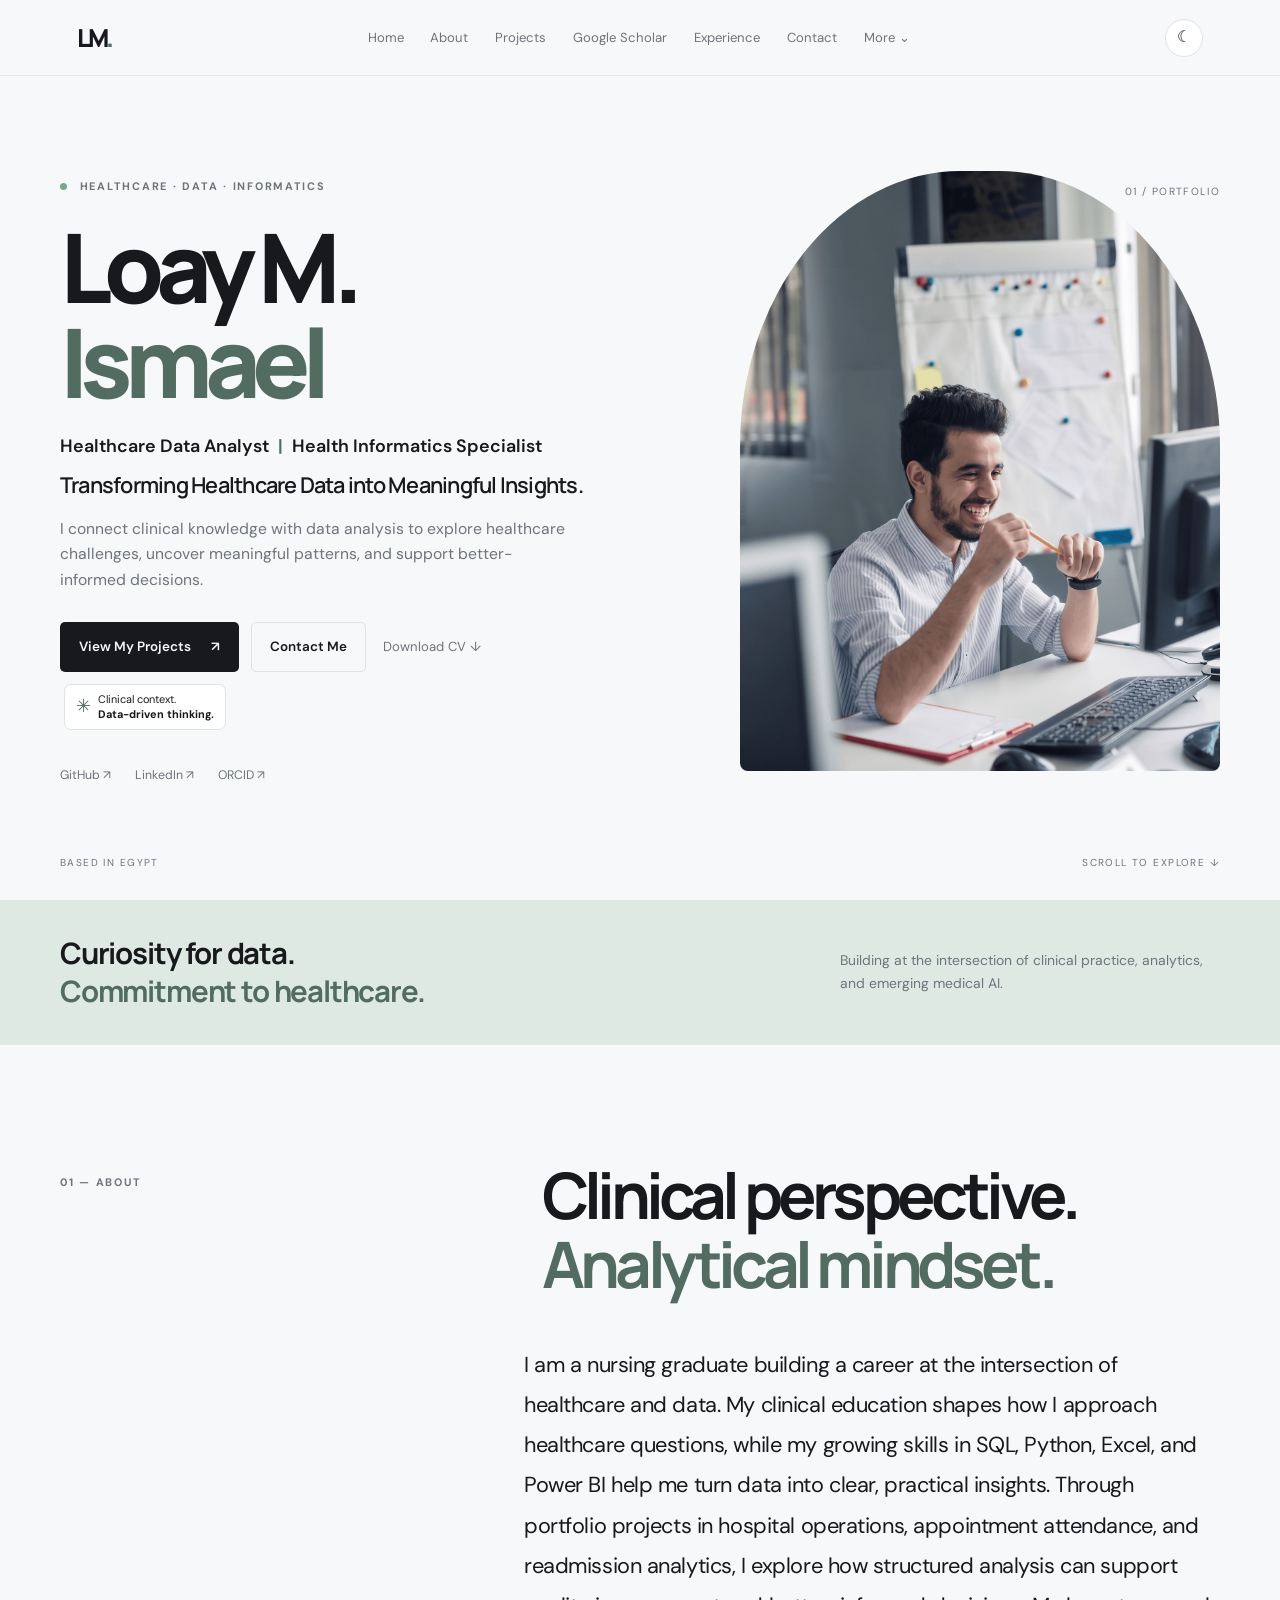
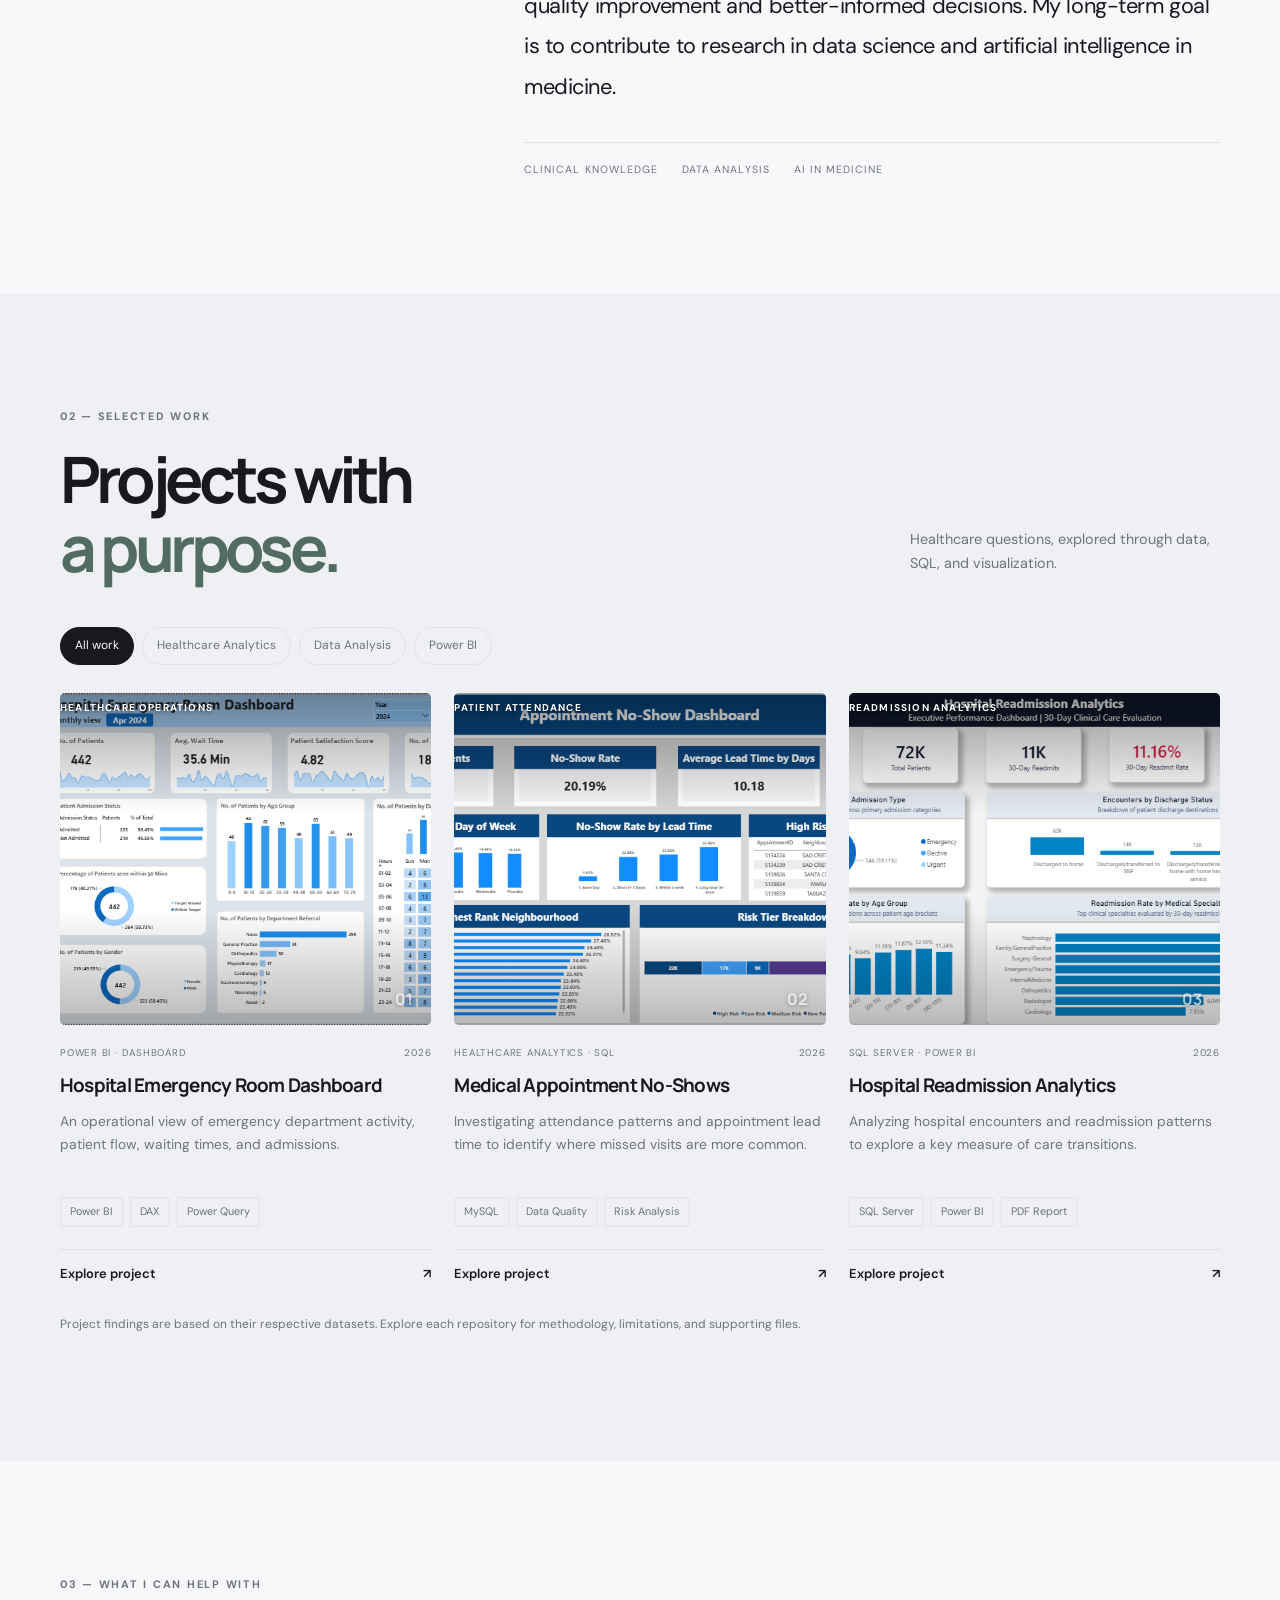
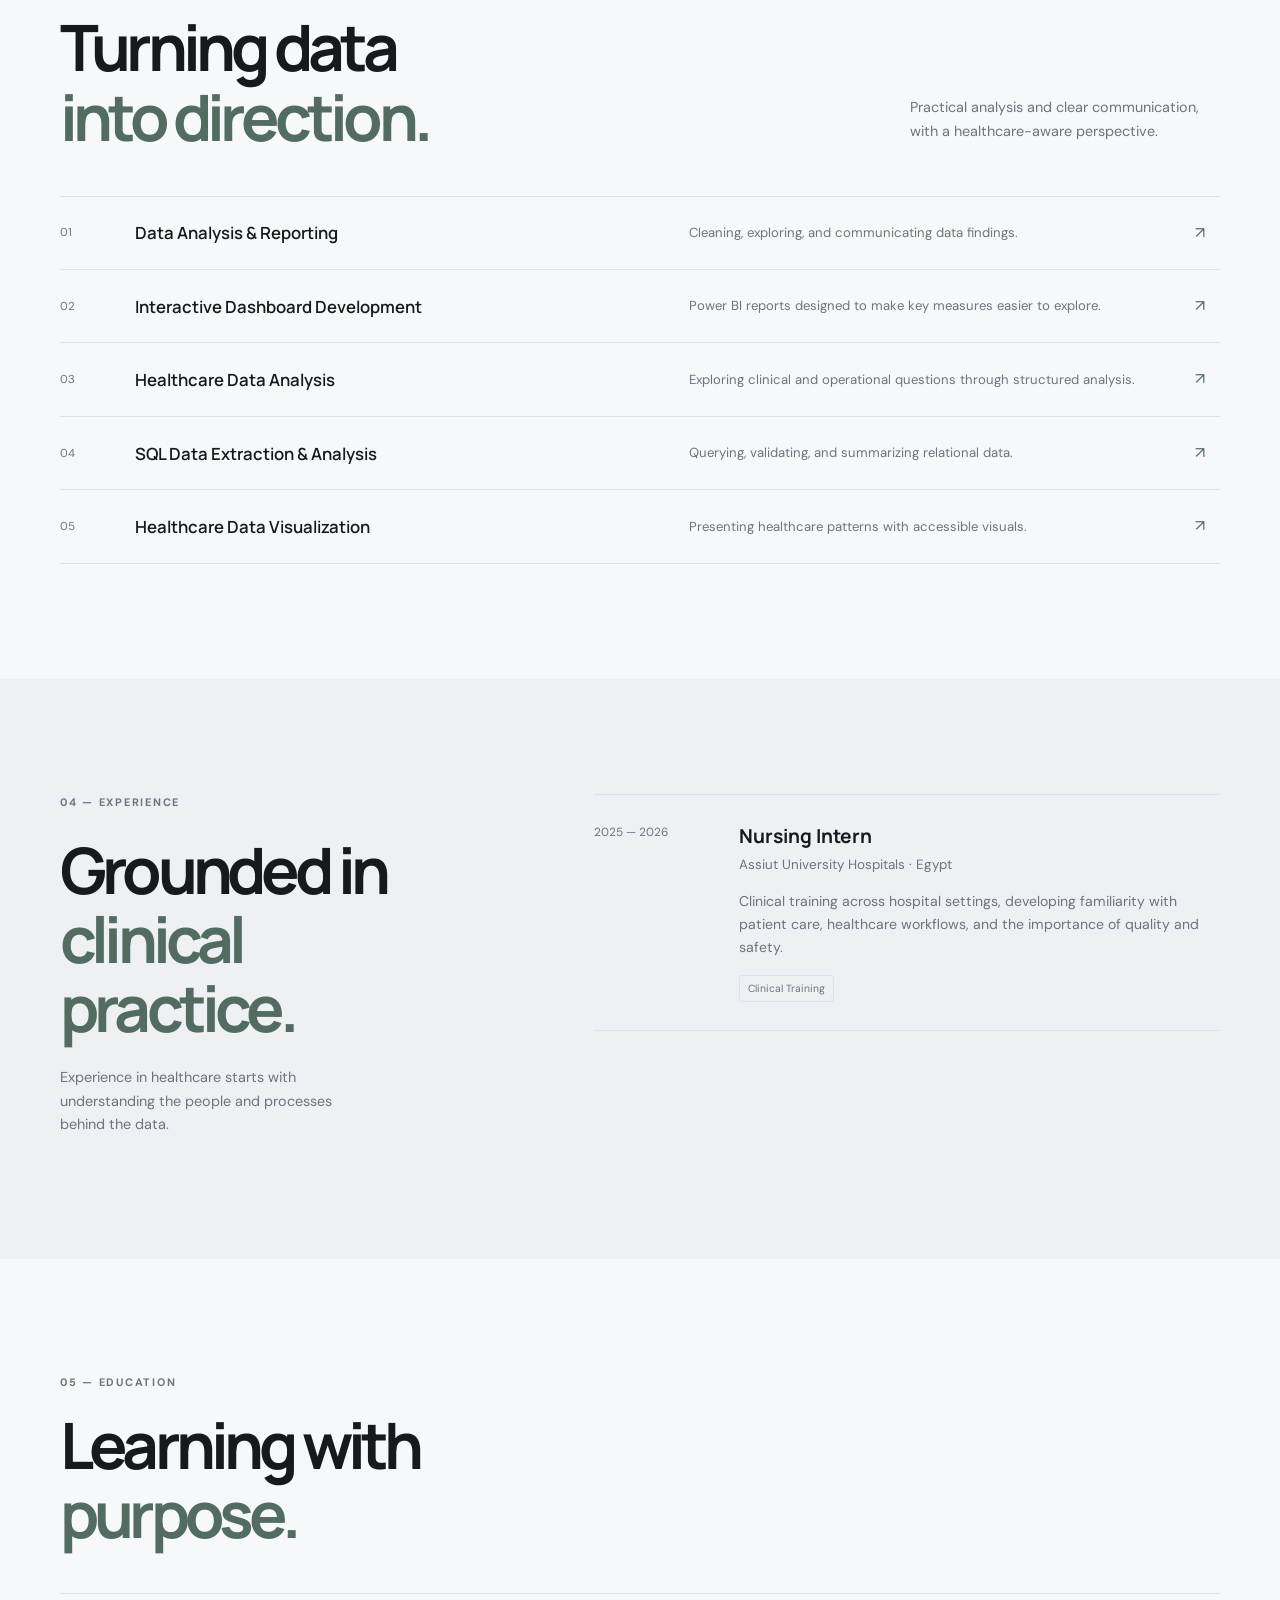
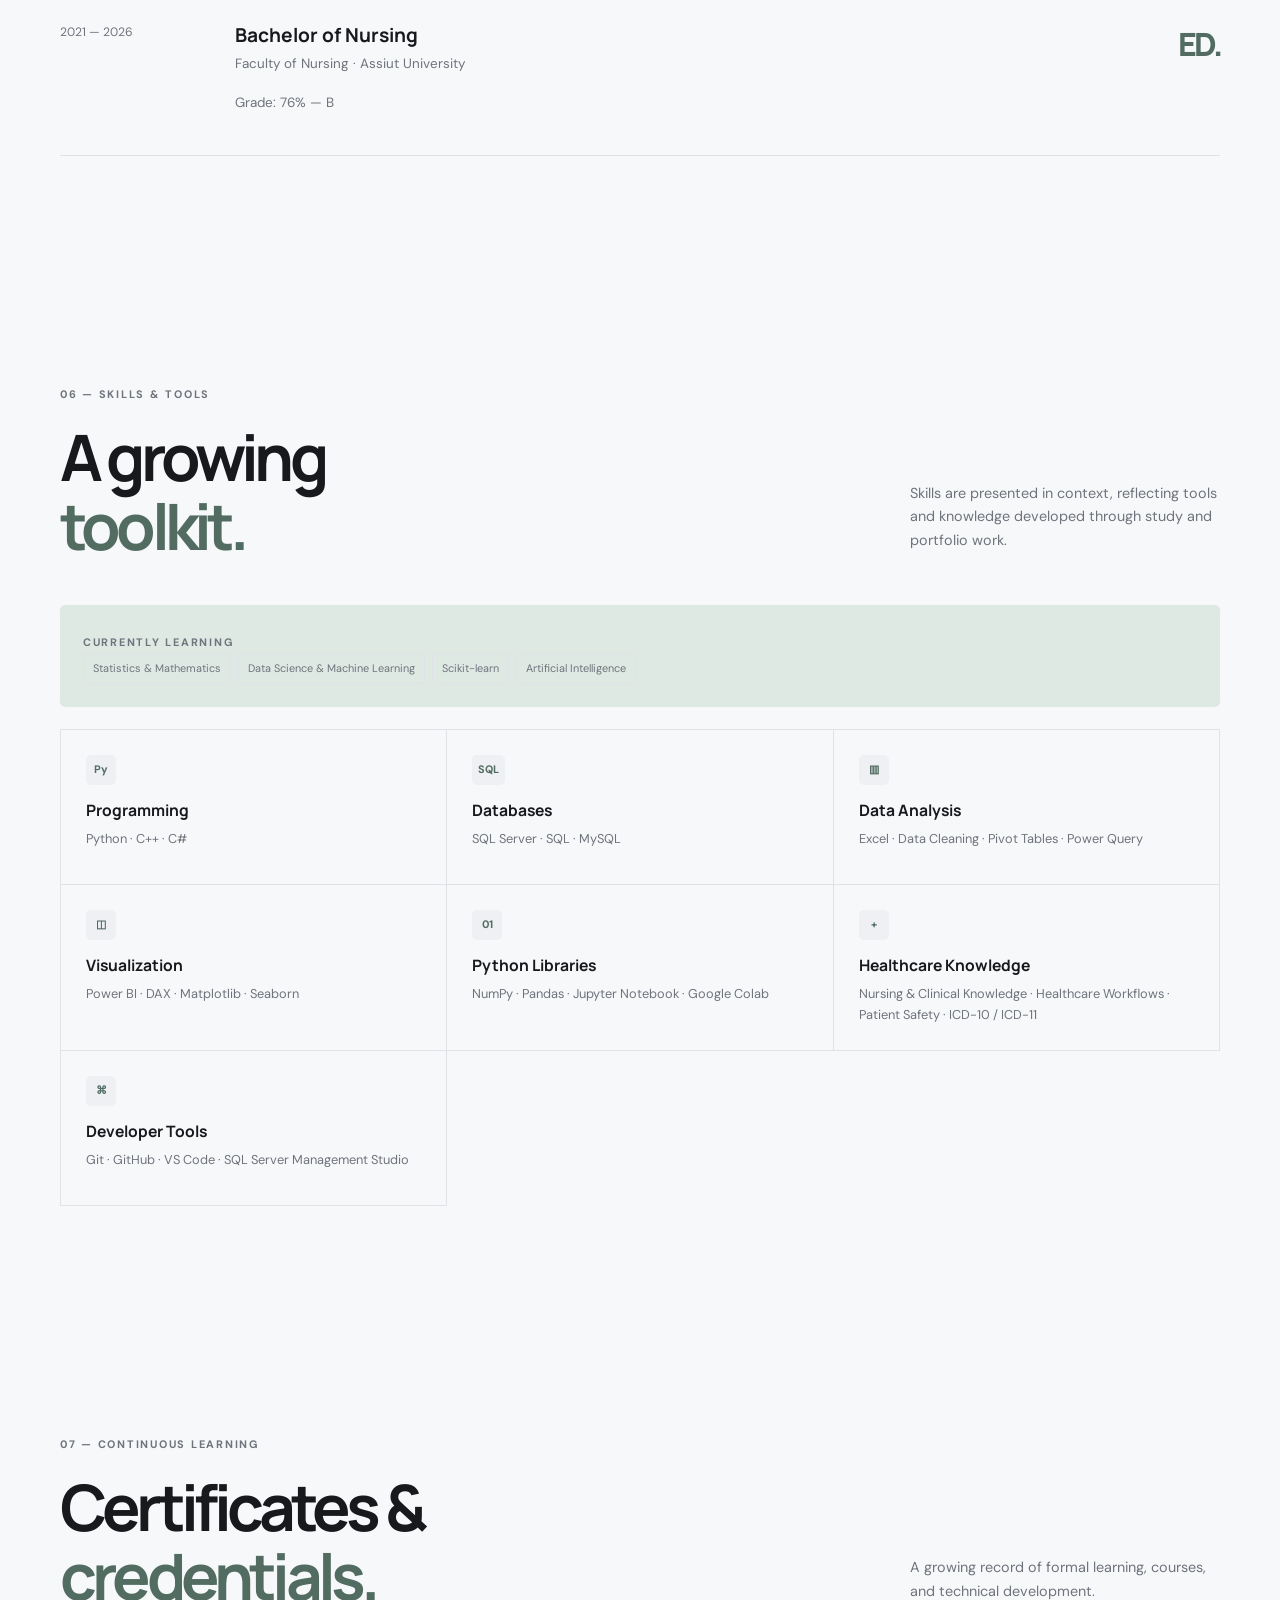
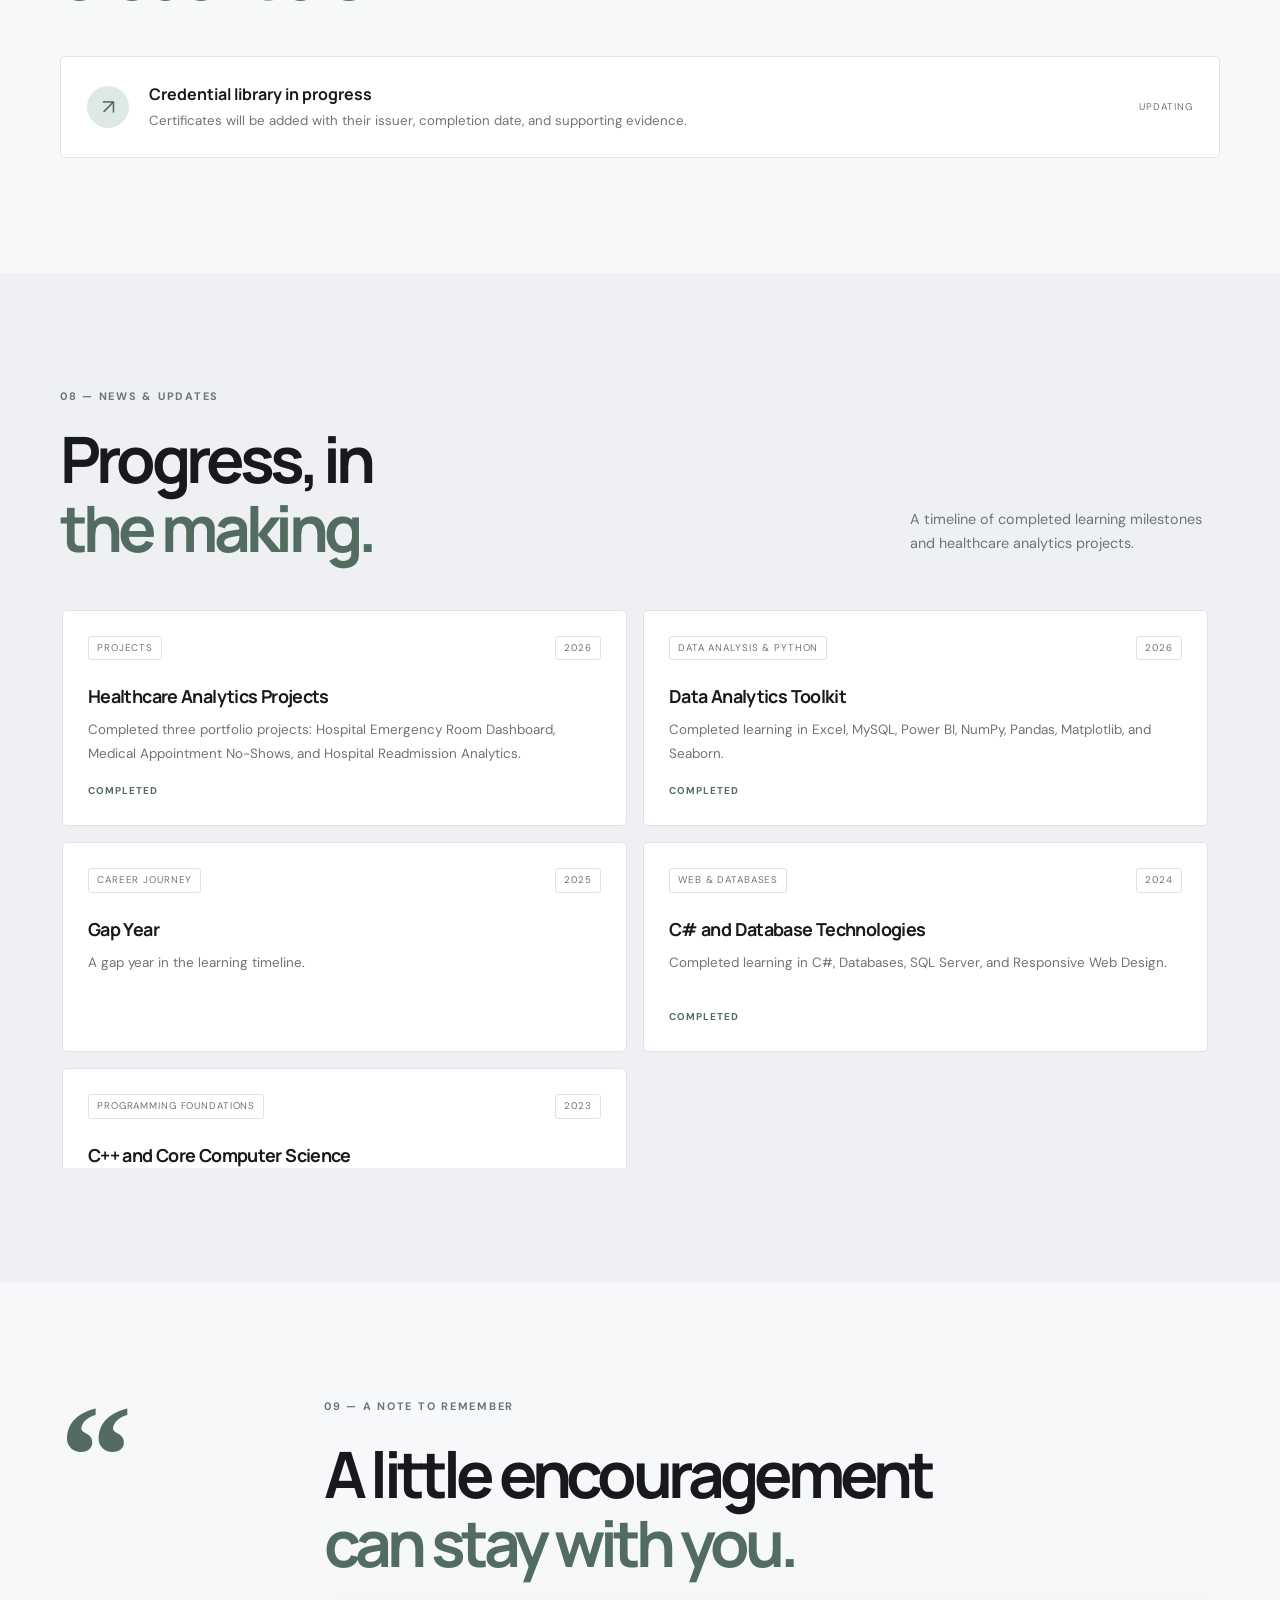
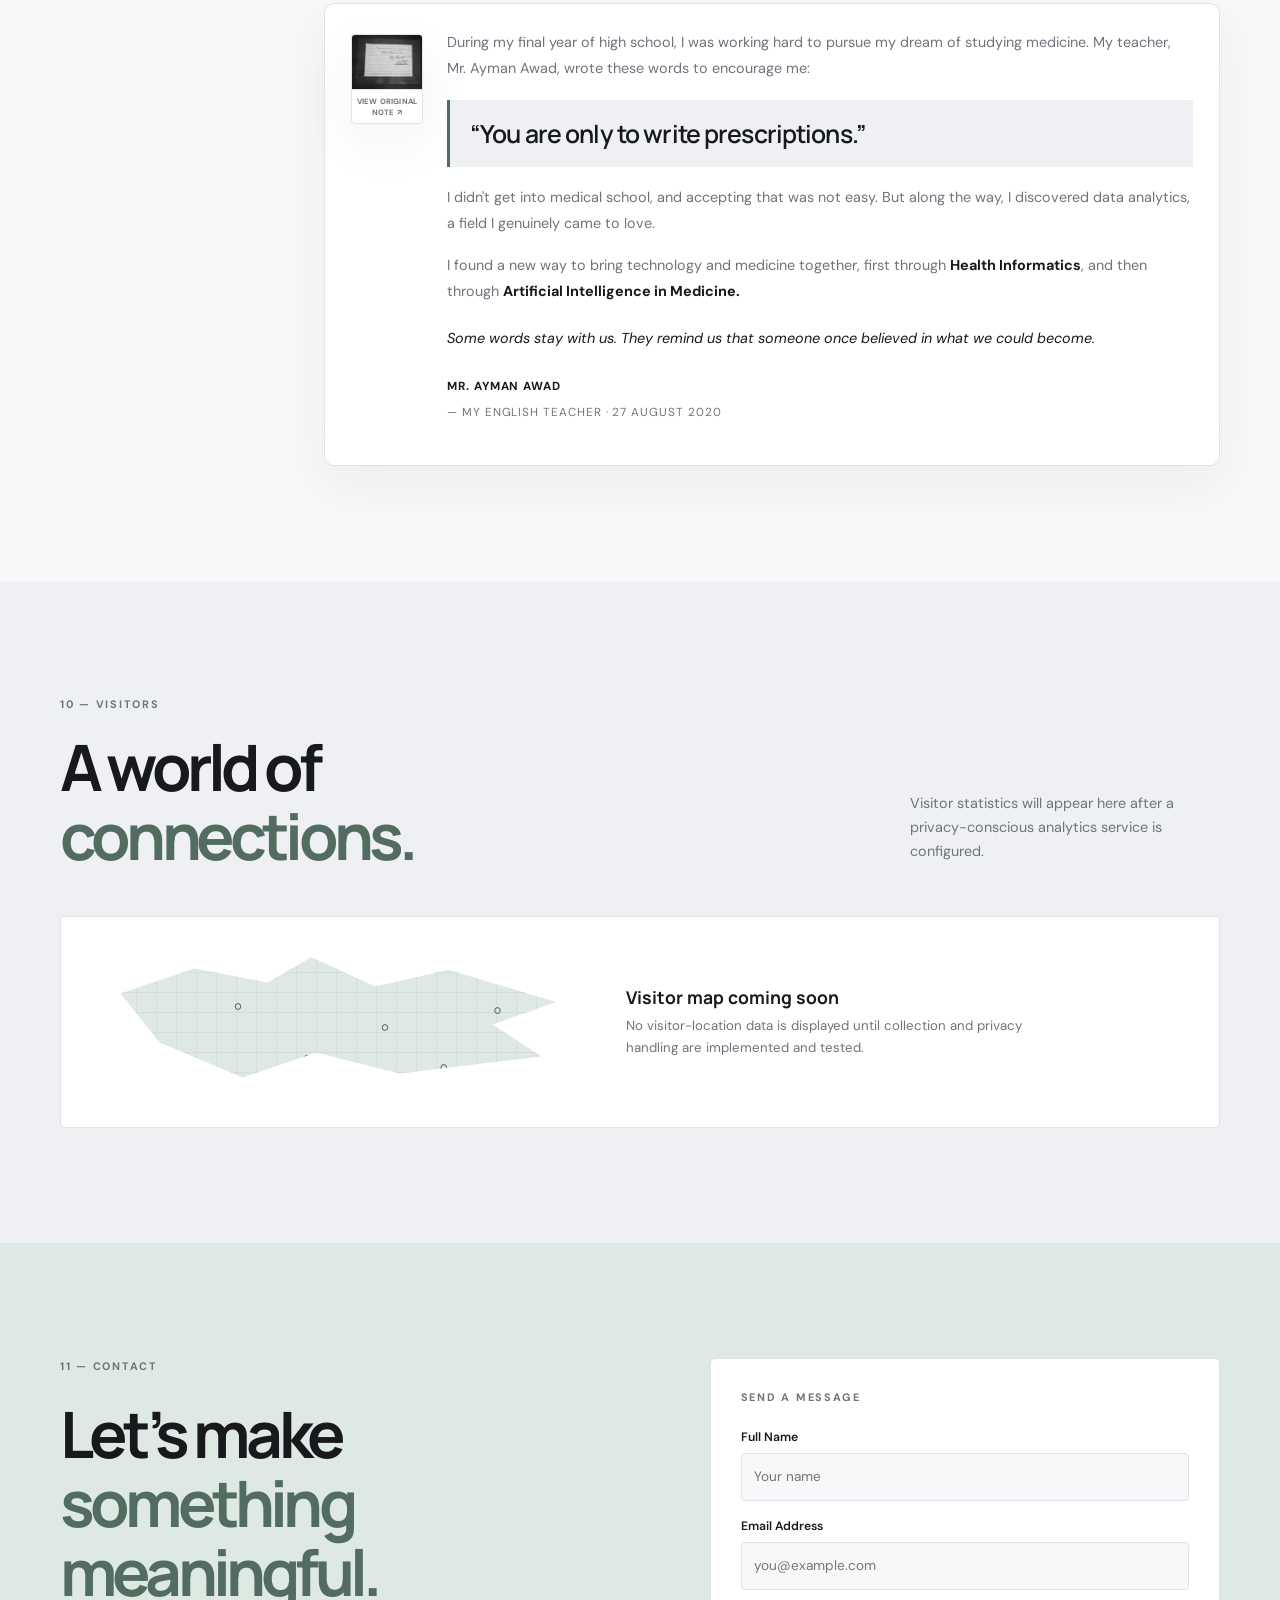
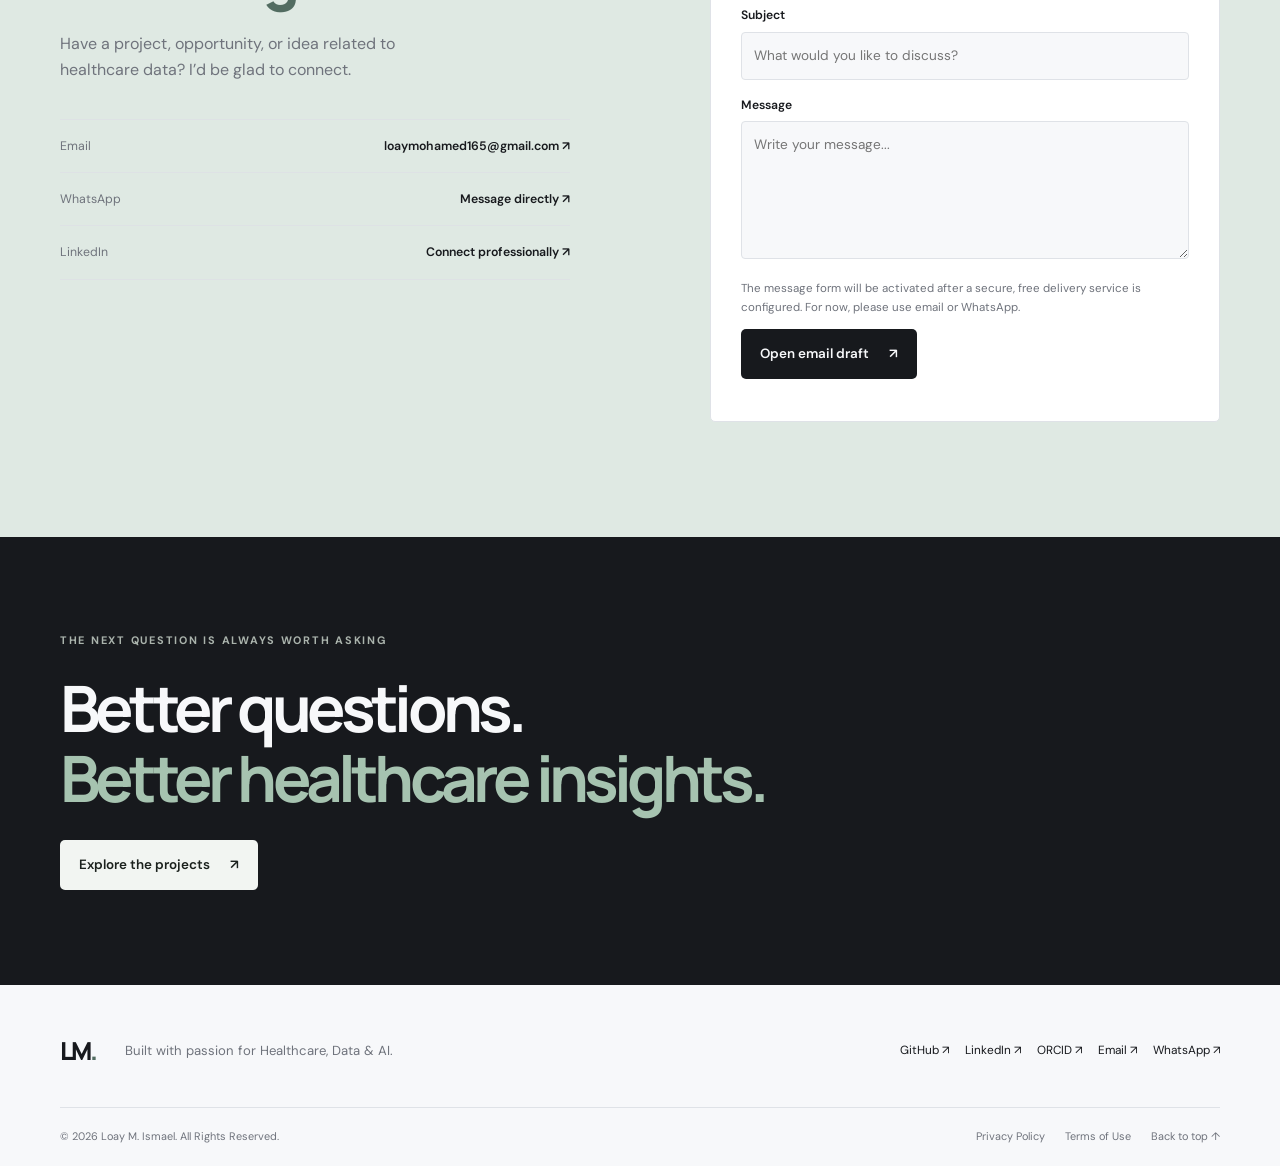
==== commit 5d927ac5: "Move visitor analytics to a dedicated page" ====
--- a/index.html
+++ b/index.html
@@ -45,7 +45,7 @@
 <a class="skip-link" href="#main">Skip to content</a>
 <header class="site-header"><a class="wordmark" href="#home" aria-label="Loay M. Ismael home">LM<span>.</span></a>
 <button class="menu-toggle" id="menuToggle" aria-label="Open navigation" aria-expanded="false">☰</button>
-<nav id="mainNav" aria-label="Main navigation"><a href="#home">Home</a><a href="#about">About</a><a href="#projects">Projects</a><a href="#scholar" id="scholarLink">Google Scholar</a><a href="#experience">Experience</a><a href="#contact">Contact</a><div class="nav-more"><button id="moreToggle" aria-expanded="false">More <span aria-hidden="true">⌄</span></button><div class="more-menu" id="moreMenu"><a href="#education">Education</a><a href="#skills">Skills</a><a href="#certifications">Certifications</a><a href="#news">News</a><a href="#testimonials">A Note to Remember</a><a href="#visitors">Visitors</a></div></div></nav>
+<nav id="mainNav" aria-label="Main navigation"><a href="#home">Home</a><a href="#about">About</a><a href="#projects">Projects</a><a href="#scholar" id="scholarLink">Google Scholar</a><a href="#experience">Experience</a><a href="#contact">Contact</a><div class="nav-more"><button id="moreToggle" aria-expanded="false">More <span aria-hidden="true">⌄</span></button><div class="more-menu" id="moreMenu"><a href="#education">Education</a><a href="#skills">Skills</a><a href="#certifications">Certifications</a><a href="#news">News</a><a href="#testimonials">A Note to Remember</a><a href="visitors.html">Visitors</a></div></div></nav>
 <button class="theme-toggle" id="themeToggle" aria-label="Toggle color theme" title="Toggle theme">☾</button>
 </header>
 <main id="main">
--- a/styles.css
+++ b/styles.css
@@ -52,3 +52,98 @@
   .note-image-button{max-width:145px;margin:0 auto}
   .note-image-button img{max-height:170px}
 }
+
+
+/* Memorial note card: consistent framing and responsive image sizing. */
+.note-card{
+  margin-top:28px;
+  padding:clamp(16px,2.4vw,28px);
+  border:1px solid var(--line);
+  border-radius:8px;
+  background:var(--surface);
+  box-shadow:var(--shadow);
+}
+.note-card .note-story-layout{
+  margin-top:0;
+  grid-template-columns:minmax(0,125px) minmax(0,1fr);
+  gap:clamp(20px,3vw,34px);
+  align-items:start;
+}
+.note-card .note-image-button{max-width:125px;margin:0}
+.note-card .note-image-button img{width:100%;max-height:165px;aspect-ratio:auto;object-fit:contain}
+.note-card .note-image-button span{padding:9px 7px;text-align:center;font-size:.55rem;letter-spacing:.06em}
+.note-card .note-story{min-width:0}
+@media(max-width:760px){
+  .note-card{padding:16px;margin-top:22px}
+  .note-card .note-story-layout{grid-template-columns:1fr;gap:18px}
+  .note-card .note-image-button{max-width:112px;margin:0 auto}
+  .note-card .note-image-button img{max-height:145px}
+  .note-card .note-story{font-size:.88rem;line-height:1.8}
+}
+
+
+/* Final layout correction: keep the complete memory inside one card,
+   with a genuinely small thumbnail beside the story on every screen. */
+.note-card{
+  display:block;
+  width:100%;
+  box-sizing:border-box;
+  margin-top:26px;
+  padding:clamp(14px,2.2vw,26px);
+  border:1px solid var(--line);
+  border-radius:10px;
+  background:var(--surface);
+  box-shadow:var(--shadow);
+}
+.note-card .note-story-layout{
+  display:grid;
+  grid-template-columns:72px minmax(0,1fr);
+  gap:clamp(14px,2vw,24px);
+  align-items:start;
+  margin:0;
+}
+.note-card .note-image-button{
+  width:72px;
+  max-width:72px;
+  margin:4px 0 0;
+  border-radius:4px;
+}
+.note-card .note-image-button img{
+  display:block;
+  width:100%;
+  height:auto;
+  max-height:100px;
+  aspect-ratio:auto;
+  object-fit:contain;
+}
+.note-card .note-image-button span{
+  padding:6px 3px;
+  font-size:.48rem;
+  line-height:1.35;
+  letter-spacing:.02em;
+  text-align:center;
+}
+.note-card .note-story{min-width:0;font-size:.9rem;line-height:1.8}
+.note-card .note-story p{overflow-wrap:anywhere}
+@media(max-width:760px){
+  .note-card{margin-top:20px;padding:13px}
+  .note-card .note-story-layout{grid-template-columns:58px minmax(0,1fr);gap:12px}
+  .note-card .note-image-button{width:58px;max-width:58px;margin-top:3px}
+  .note-card .note-image-button img{max-height:82px}
+  .note-card .note-image-button span{font-size:.43rem;padding:5px 2px}
+  .note-card .note-story{font-size:.84rem;line-height:1.75}
+  .note-card .note-story blockquote{padding:10px 12px;margin:12px 0;font-size:1.08rem}
+  .note-card .note-story .note-attribution{font-size:.68rem;line-height:1.6}
+}
+
+
+/* Keep the same framed memorial card on mobile and desktop. */
+@media(max-width:760px){
+  .note-card{
+    border:1px solid var(--line)!important;
+    border-radius:10px!important;
+    background:var(--surface)!important;
+    box-shadow:var(--shadow)!important;
+    padding:13px!important;
+  }
+}
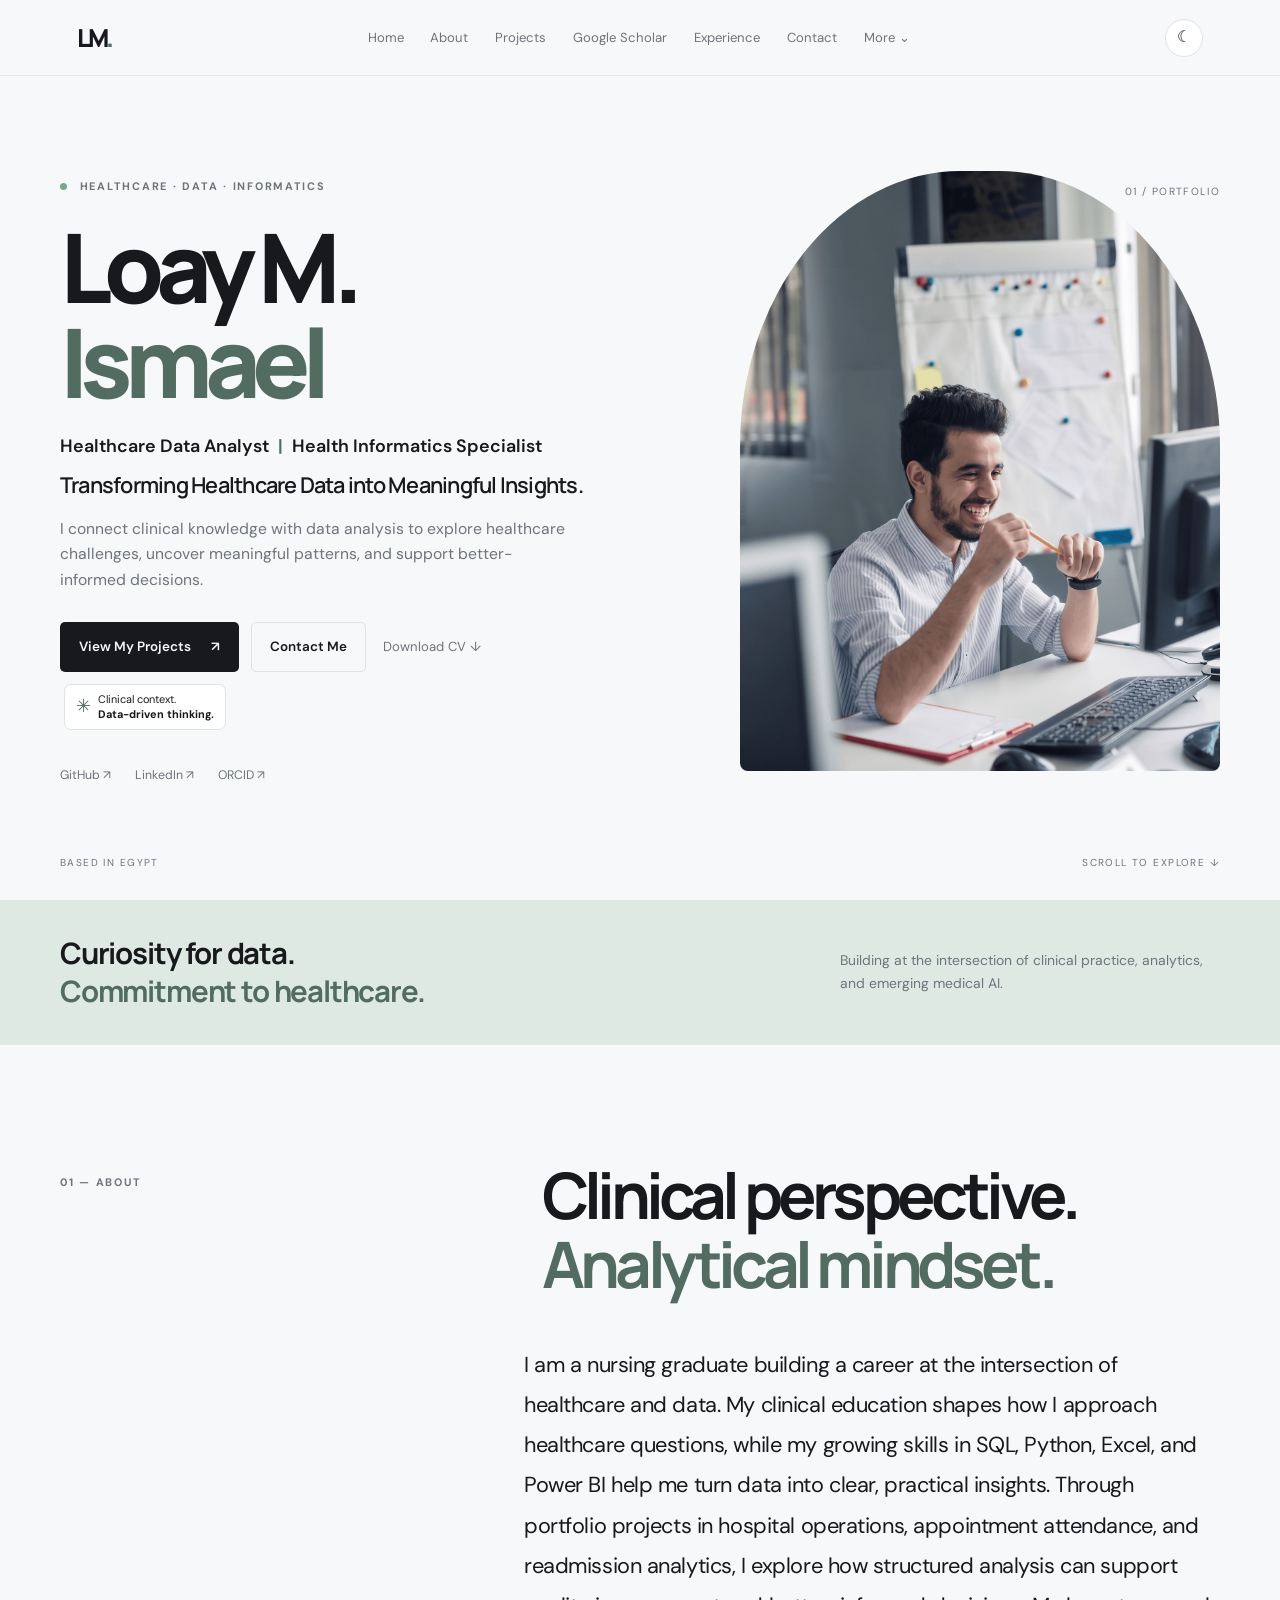
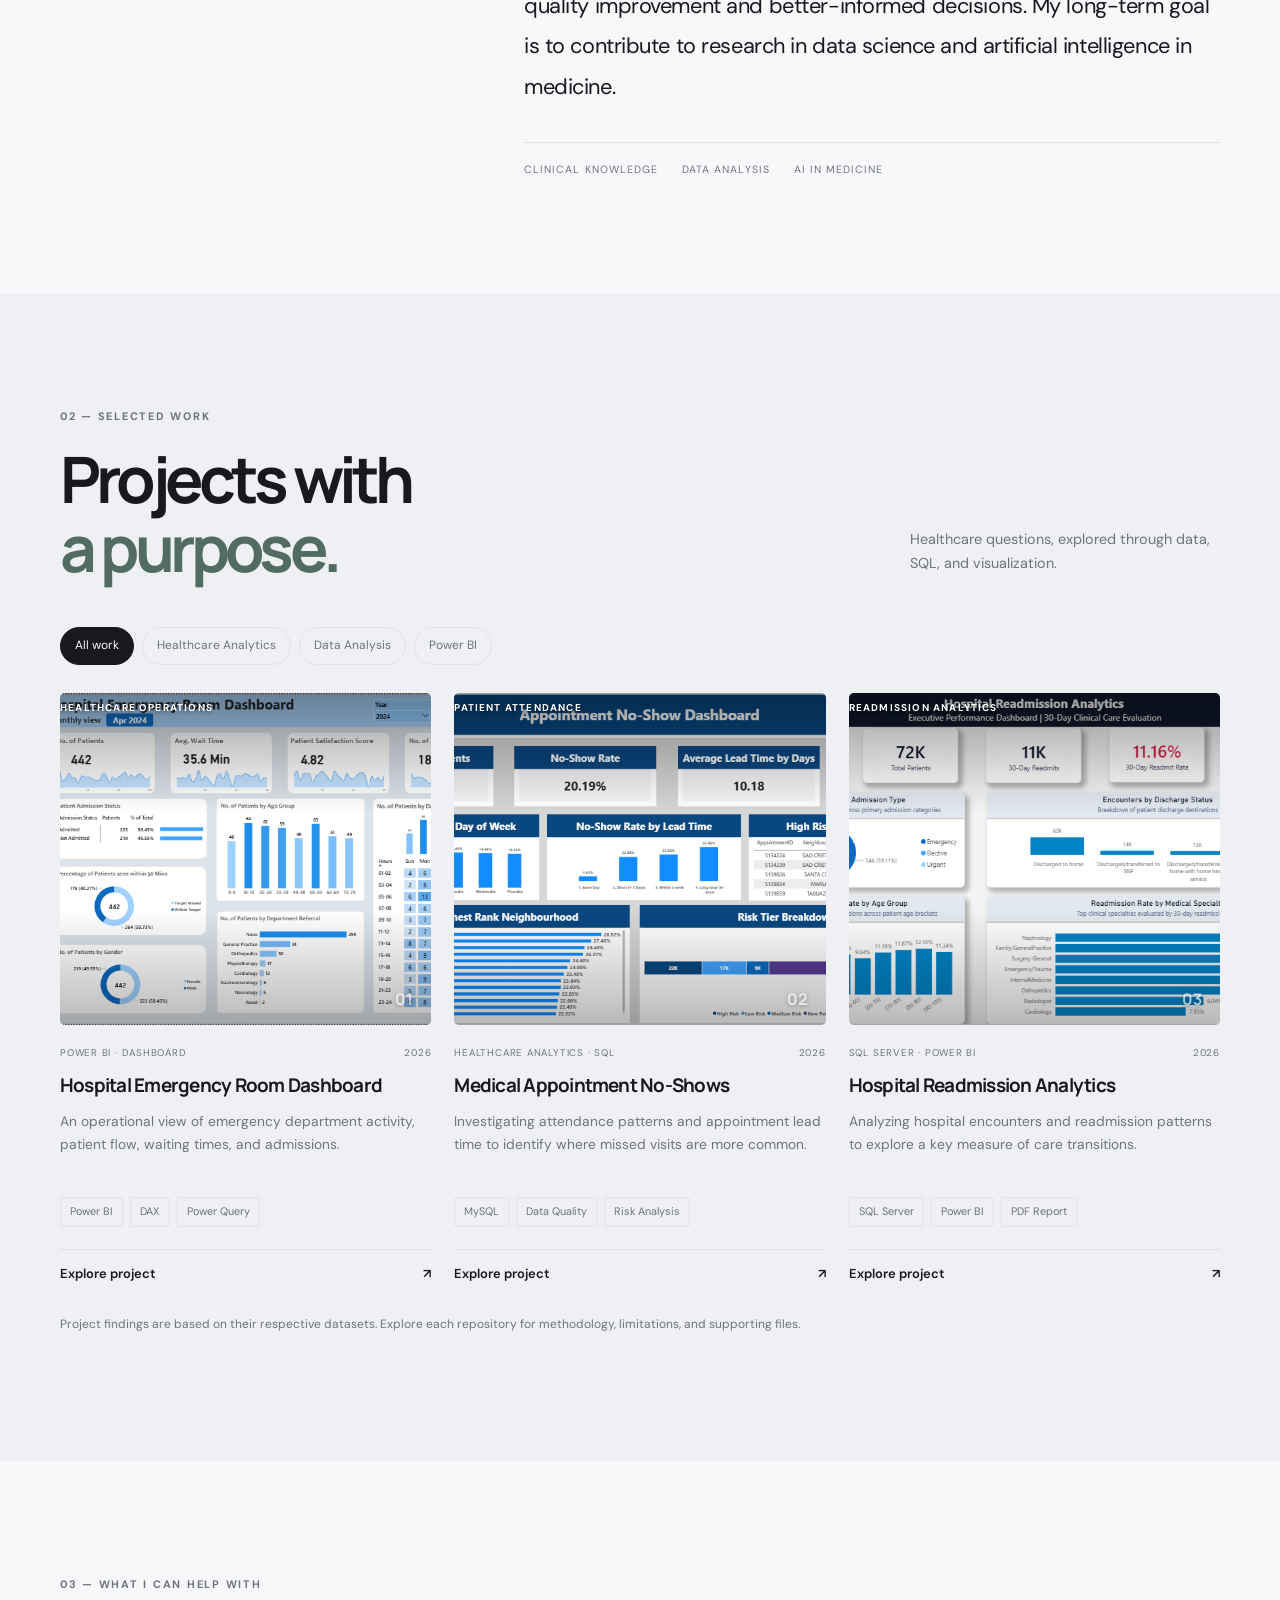
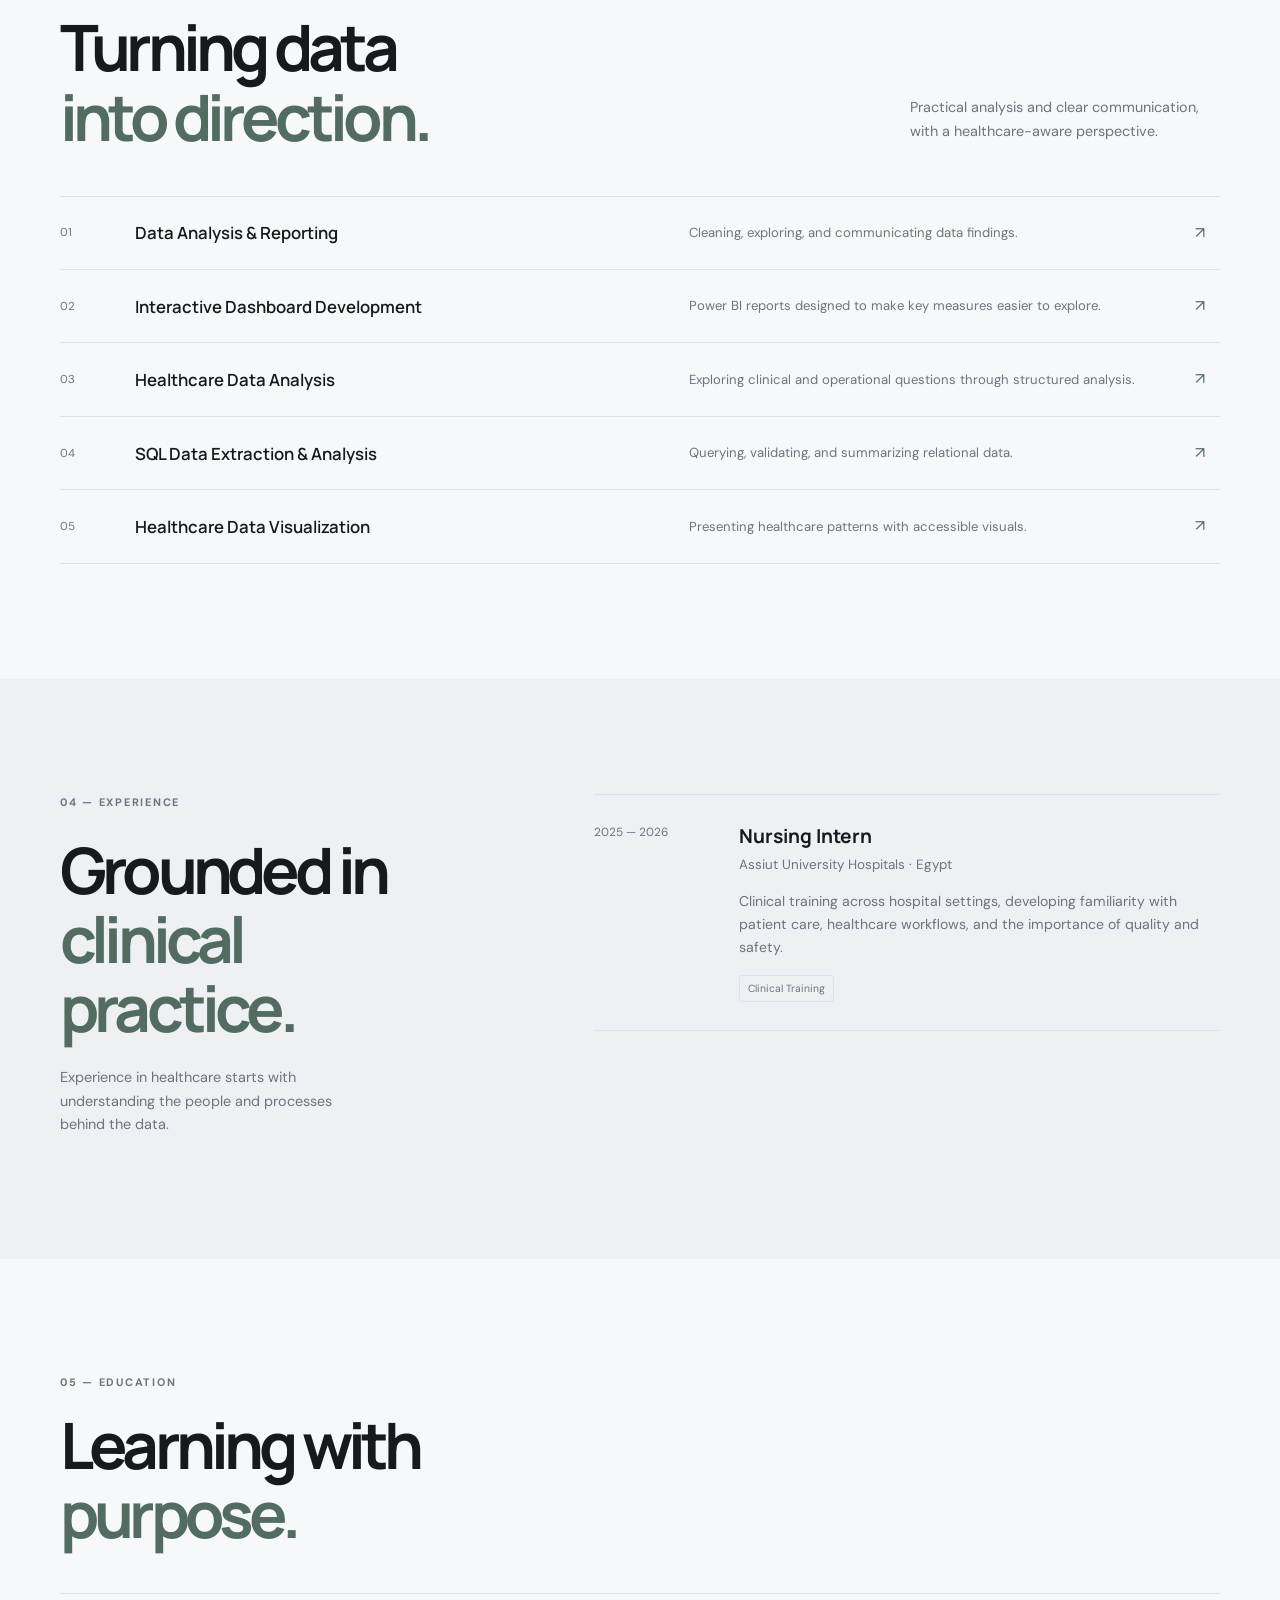
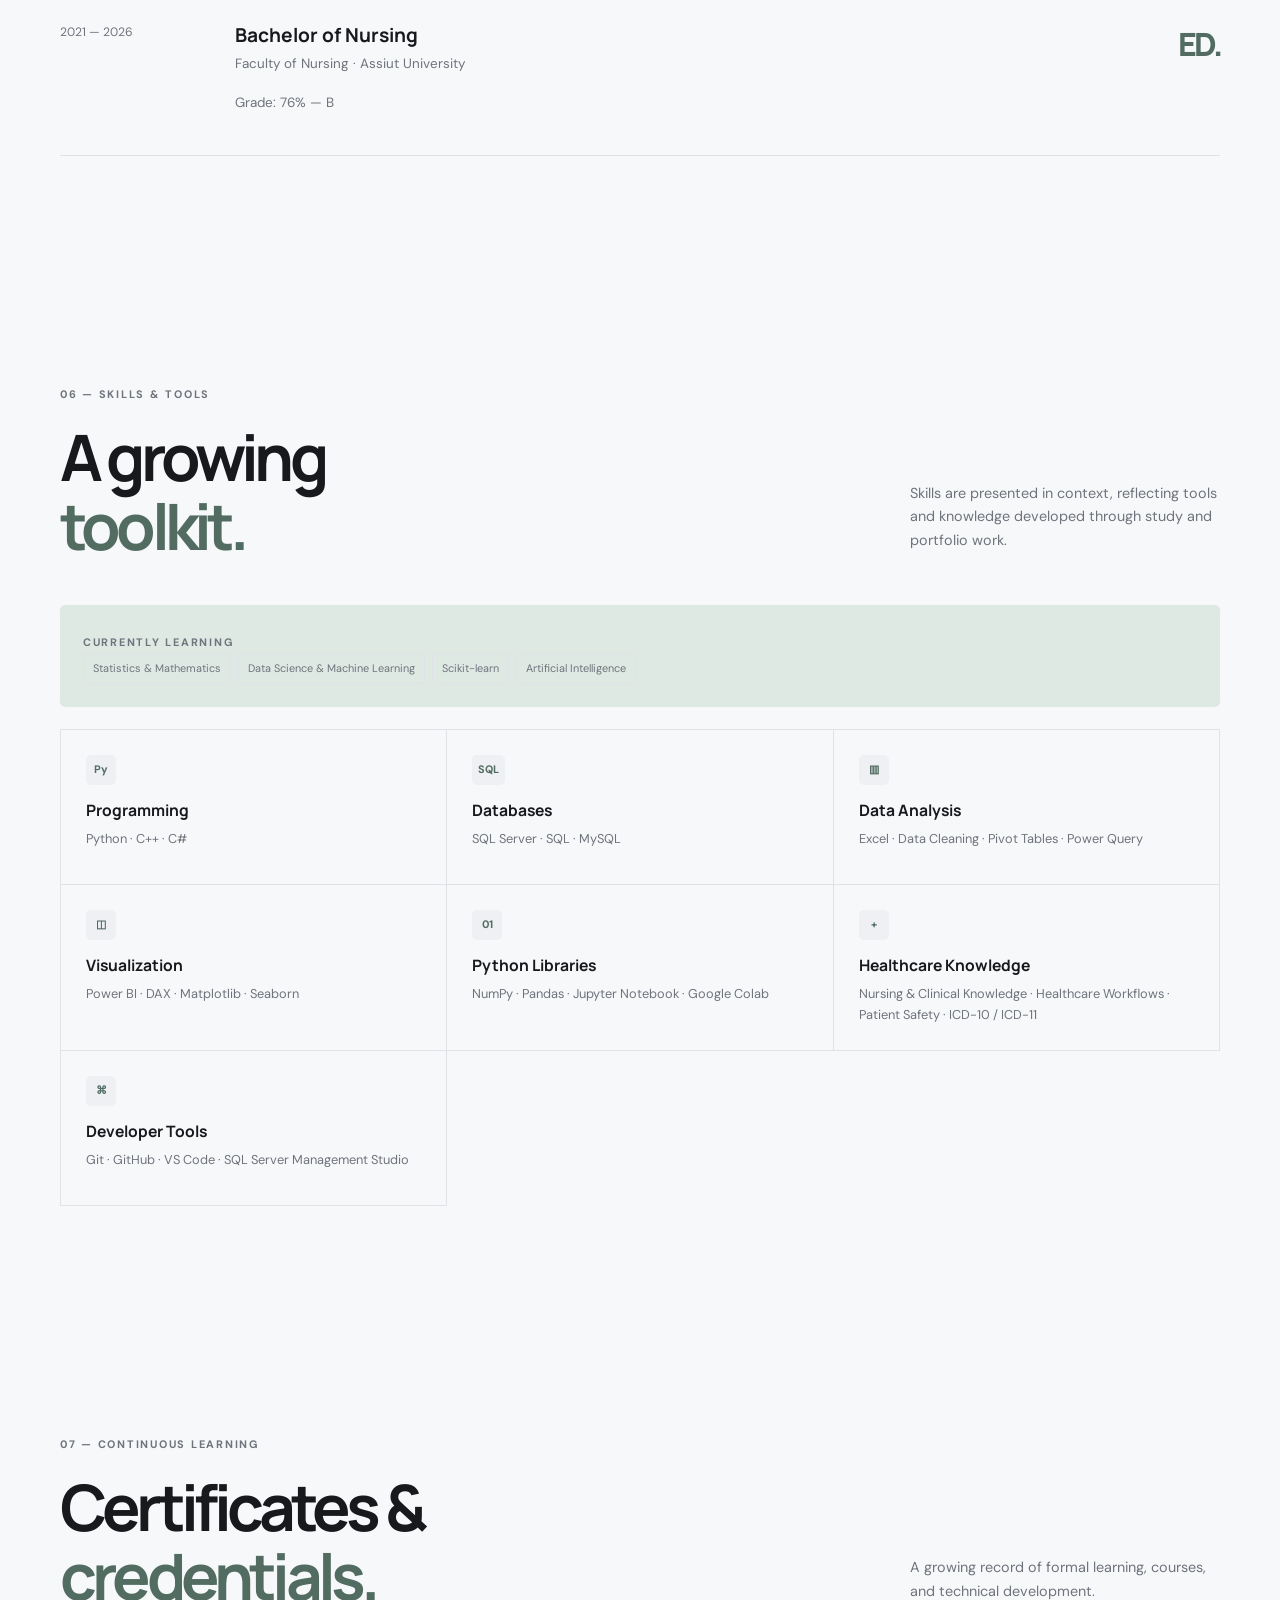
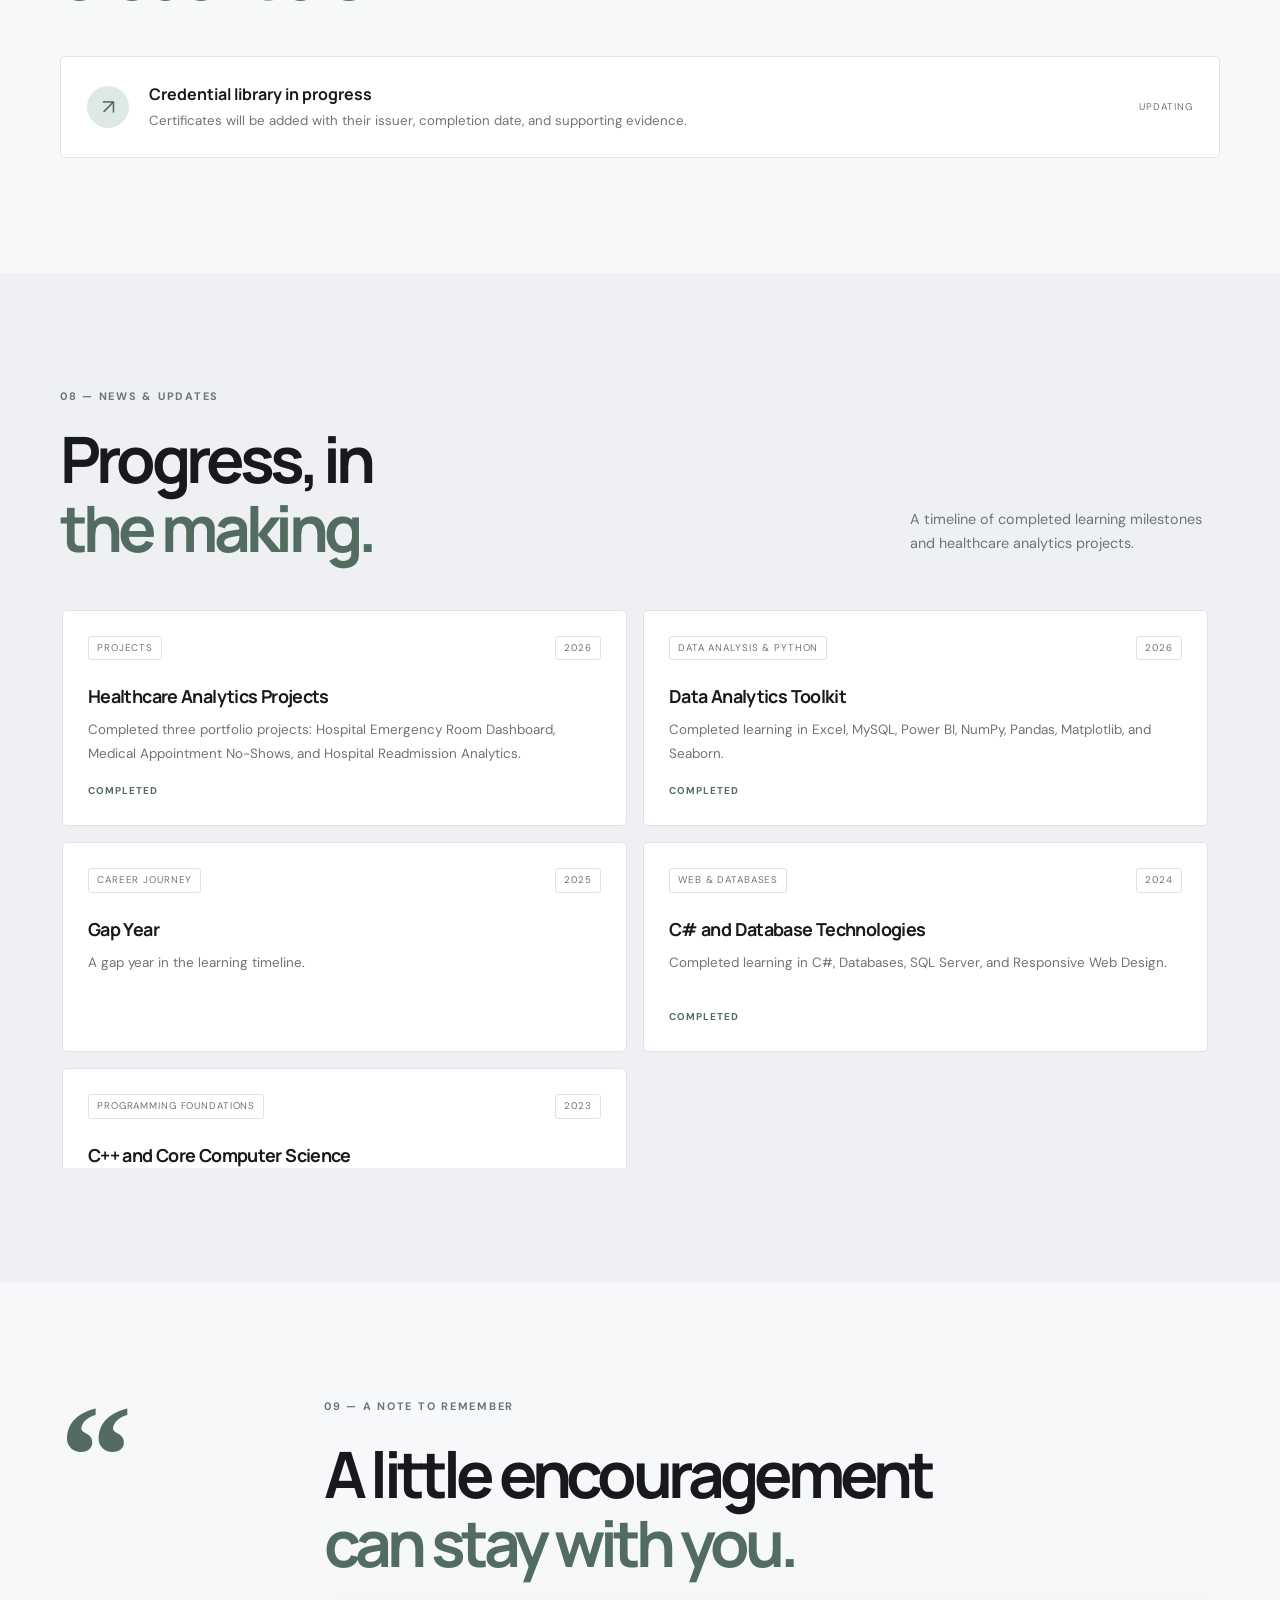
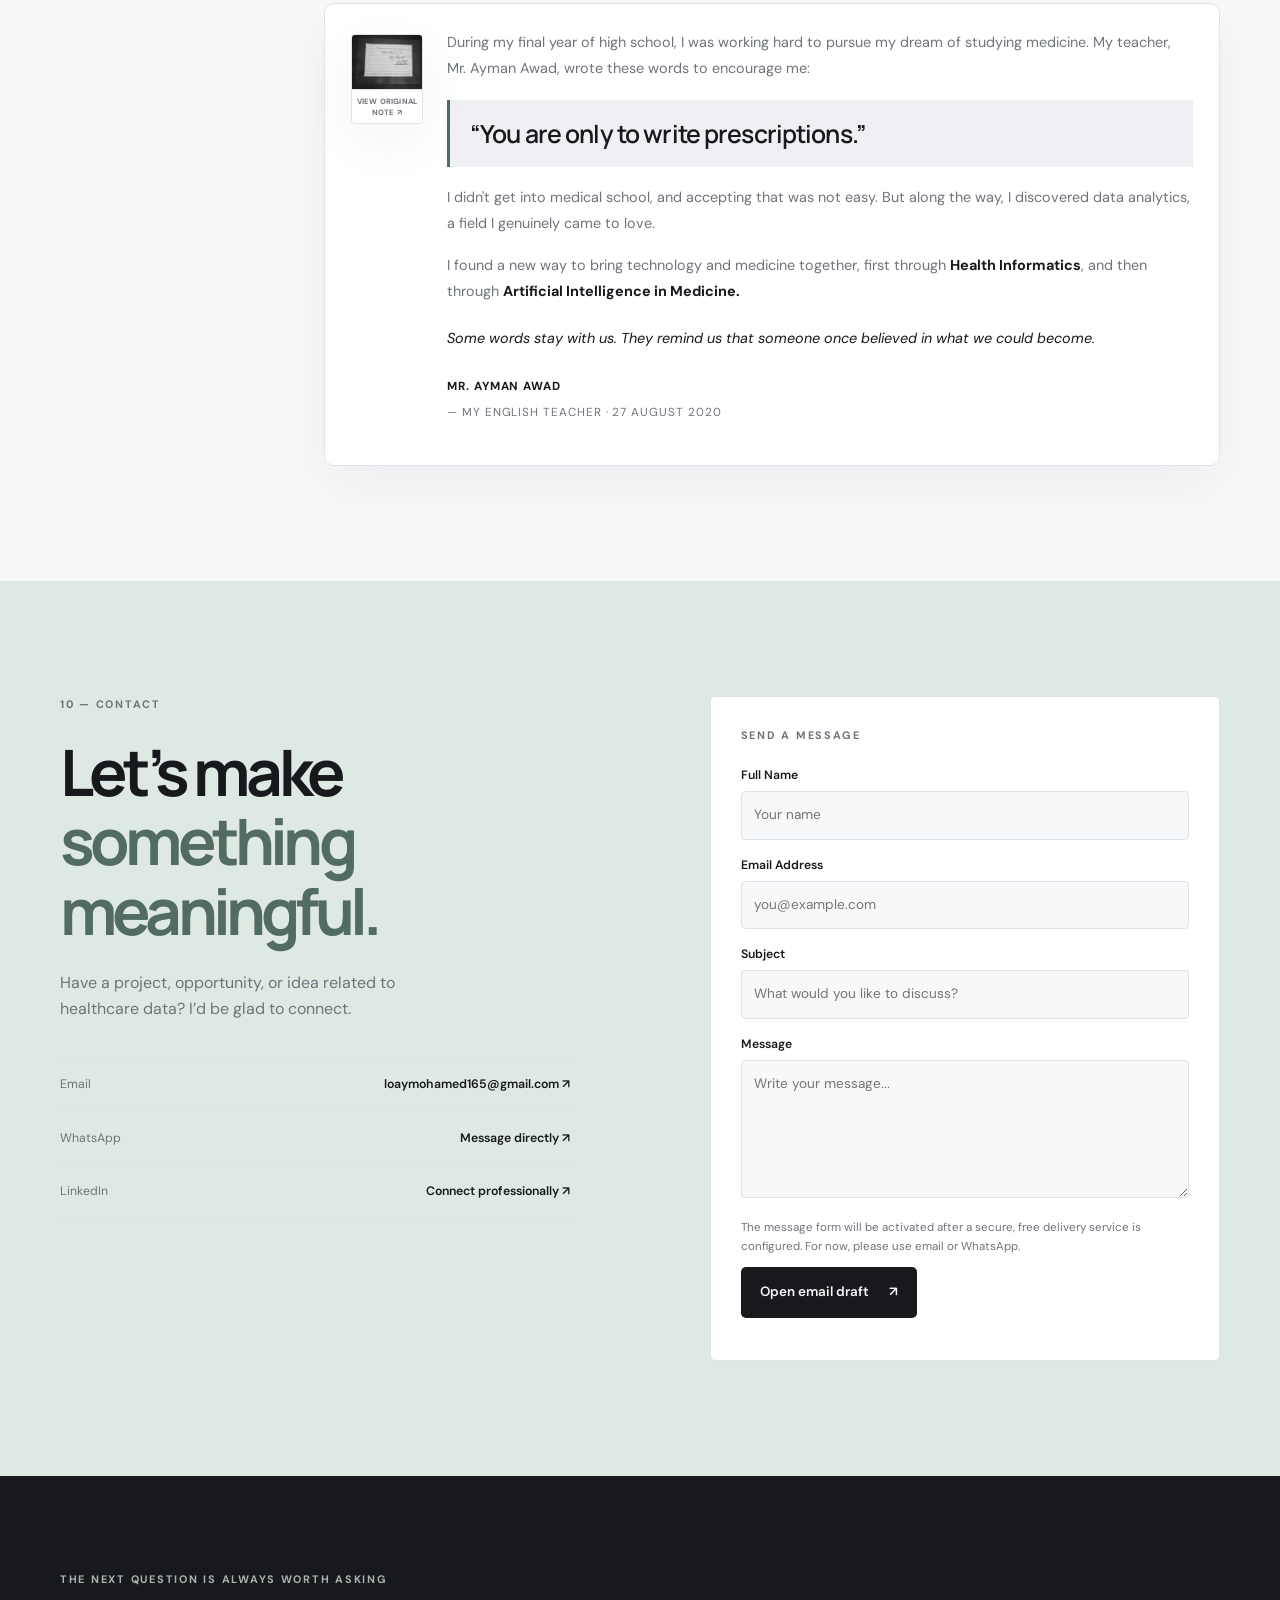
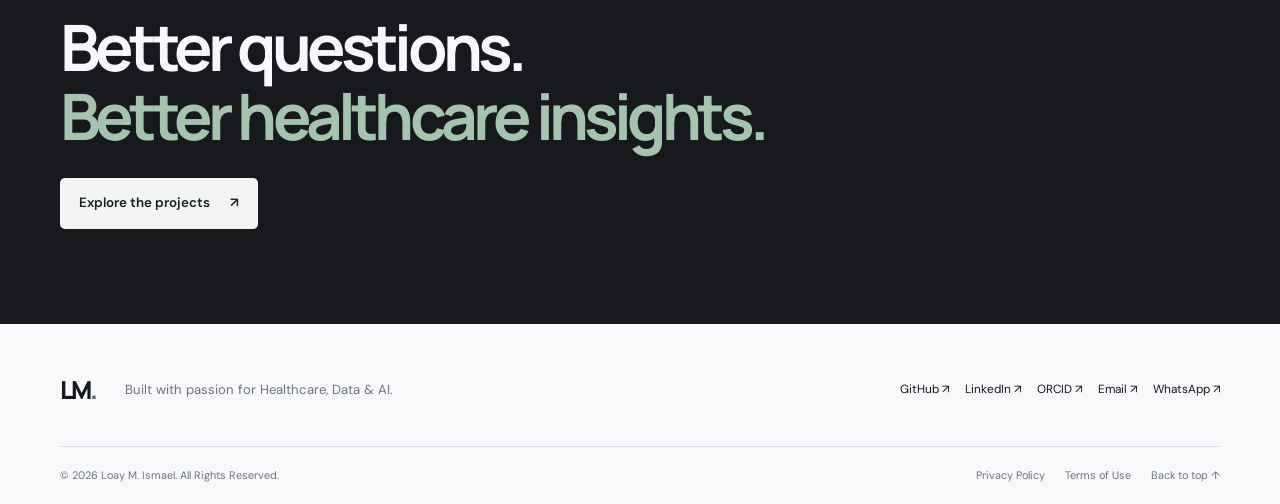
==== commit 59e84df9: "Remove visitors section from homepage" ====
--- a/index.html
+++ b/index.html
@@ -45,7 +45,7 @@
 <a class="skip-link" href="#main">Skip to content</a>
 <header class="site-header"><a class="wordmark" href="#home" aria-label="Loay M. Ismael home">LM<span>.</span></a>
 <button class="menu-toggle" id="menuToggle" aria-label="Open navigation" aria-expanded="false">☰</button>
-<nav id="mainNav" aria-label="Main navigation"><a href="#home">Home</a><a href="#about">About</a><a href="#projects">Projects</a><a href="#scholar" id="scholarLink">Google Scholar</a><a href="#experience">Experience</a><a href="#contact">Contact</a><div class="nav-more"><button id="moreToggle" aria-expanded="false">More <span aria-hidden="true">⌄</span></button><div class="more-menu" id="moreMenu"><a href="#education">Education</a><a href="#skills">Skills</a><a href="#certifications">Certifications</a><a href="#news">News</a><a href="#testimonials">A Note to Remember</a><a href="visitors.html">Visitors</a></div></div></nav>
+<nav id="mainNav" aria-label="Main navigation"><a href="#home">Home</a><a href="#about">About</a><a href="#projects">Projects</a><a href="#scholar" id="scholarLink">Google Scholar</a><a href="#experience">Experience</a><a href="#contact">Contact</a><div class="nav-more"><button id="moreToggle" aria-expanded="false">More <span aria-hidden="true">⌄</span></button><div class="more-menu" id="moreMenu"><a href="#education">Education</a><a href="#skills">Skills</a><a href="#certifications">Certifications</a><a href="#news">News</a><a href="#testimonials">A Note to Remember</a></div></div></nav>
 <button class="theme-toggle" id="themeToggle" aria-label="Toggle color theme" title="Toggle theme">☾</button>
 </header>
 <main id="main">
@@ -96,13 +96,13 @@
   <button class="note-lightbox-close" id="closeTeacherNote" type="button" aria-label="Close image">×</button>
   <img src="images/teacher-note.jpg" alt="Original handwritten note from Mr. Ayman Awad, dated 27 August 2020">
 </div>
-<section class="section visitors-section" id="visitors"><div class="section-wrap"><div class="section-topline"><div><p class="eyebrow">10 — VISITORS</p><h2>A world of<br><span>connections.</span></h2></div><p class="section-aside">Visitor statistics will appear here after a privacy-conscious analytics service is configured.</p></div><div class="visitors-placeholder"><div class="map-grid"><span>◦</span><span>◦</span><span>◦</span><span>◦</span><span>◦</span></div><div><h3>Visitor map coming soon</h3><p>No visitor-location data is displayed until collection and privacy handling are implemented and tested.</p></div></div></div></section>
-<section class="contact-section section" id="contact"><div class="section-wrap contact-layout"><div><p class="eyebrow">11 — CONTACT</p><h2>Let’s make<br><span>something meaningful.</span></h2><p class="contact-lead">Have a project, opportunity, or idea related to healthcare data? I’d be glad to connect.</p><div class="direct-links"><a href="mailto:loaymohamed165@gmail.com"><span>Email</span><strong>loaymohamed165@gmail.com ↗</strong></a><a href="https://wa.me/201116882902" target="_blank" rel="noreferrer"><span>WhatsApp</span><strong>Message directly ↗</strong></a><a href="https://www.linkedin.com/in/loaymismael/" target="_blank" rel="noreferrer"><span>LinkedIn</span><strong>Connect professionally ↗</strong></a></div></div><form class="contact-form" id="contactForm"><p class="eyebrow">SEND A MESSAGE</p><label for="fullName">Full Name</label><input id="fullName" name="name" autocomplete="name" required placeholder="Your name"><label for="email">Email Address</label><input id="email" name="email" type="email" autocomplete="email" required placeholder="you@example.com"><label for="subject">Subject</label><input id="subject" name="subject" required placeholder="What would you like to discuss?"><label for="message">Message</label><textarea id="message" name="message" rows="5" required placeholder="Write your message..."></textarea><p class="form-note">The message form will be activated after a secure, free delivery service is configured. For now, please use email or WhatsApp.</p><button class="button button-primary" type="button" id="emailFallback">Open email draft <span>↗</span></button><p class="form-status" id="formStatus" aria-live="polite"></p></form></div></section>
+<section class="contact-section section" id="contact"><div class="section-wrap contact-layout"><div><p class="eyebrow">10 — CONTACT</p><h2>Let’s make<br><span>something meaningful.</span></h2><p class="contact-lead">Have a project, opportunity, or idea related to healthcare data? I’d be glad to connect.</p><div class="direct-links"><a href="mailto:loaymohamed165@gmail.com"><span>Email</span><strong>loaymohamed165@gmail.com ↗</strong></a><a href="https://wa.me/201116882902" target="_blank" rel="noreferrer"><span>WhatsApp</span><strong>Message directly ↗</strong></a><a href="https://www.linkedin.com/in/loaymismael/" target="_blank" rel="noreferrer"><span>LinkedIn</span><strong>Connect professionally ↗</strong></a></div></div><form class="contact-form" id="contactForm"><p class="eyebrow">SEND A MESSAGE</p><label for="fullName">Full Name</label><input id="fullName" name="name" autocomplete="name" required placeholder="Your name"><label for="email">Email Address</label><input id="email" name="email" type="email" autocomplete="email" required placeholder="you@example.com"><label for="subject">Subject</label><input id="subject" name="subject" required placeholder="What would you like to discuss?"><label for="message">Message</label><textarea id="message" name="message" rows="5" required placeholder="Write your message..."></textarea><p class="form-note">The message form will be activated after a secure, free delivery service is configured. For now, please use email or WhatsApp.</p><button class="button button-primary" type="button" id="emailFallback">Open email draft <span>↗</span></button><p class="form-status" id="formStatus" aria-live="polite"></p></form></div></section>
 <section class="closing-cta"><div class="section-wrap"><p class="eyebrow">THE NEXT QUESTION IS ALWAYS WORTH ASKING</p><h2>Better questions.<br><span>Better healthcare insights.</span></h2><a class="button button-light" href="#projects">Explore the projects <span>↗</span></a></div></section>
 </main>
 <footer class="site-footer"><div class="footer-top"><a class="wordmark" href="#home">LM<span>.</span></a><p>Built with passion for Healthcare, Data & AI.</p><div class="footer-socials"><a href="https://github.com/loaymismael" target="_blank" rel="noreferrer">GitHub ↗</a><a href="https://www.linkedin.com/in/loaymismael/" target="_blank" rel="noreferrer">LinkedIn ↗</a><a href="https://orcid.org/0009-0000-9387-5831" target="_blank" rel="noreferrer">ORCID ↗</a><a href="mailto:loaymohamed165@gmail.com">Email ↗</a><a href="https://wa.me/201116882902" target="_blank" rel="noreferrer">WhatsApp ↗</a></div></div><div class="footer-bottom"><span>© <span id="year"></span> Loay M. Ismael. All Rights Reserved.</span><div><a href="privacy.html">Privacy Policy</a><a href="terms.html">Terms of Use</a><button id="backToTop">Back to top ↑</button></div></div></footer>
 <div class="toast" id="toast" role="status" aria-live="polite"></div>
 <script src="script.js"></script>
+<script src="analytics.js"></script>
 <script>
 (() => {
   const lightbox = document.getElementById("teacherNoteLightbox");
--- a/styles.css
+++ b/styles.css
@@ -147,3 +147,61 @@
     padding:13px!important;
   }
 }
+
+
+/* Dedicated Visitors page */
+.visitors-main{padding-bottom:70px}
+.visitors-hero{padding-top:clamp(64px,9vw,112px);padding-bottom:42px}
+.visitors-title-row{display:flex;justify-content:space-between;align-items:end;gap:28px;margin-top:18px}
+.visitors-title-row h1{font:700 clamp(3rem,7vw,6.5rem)/.98 Manrope,sans-serif;letter-spacing:-.075em;margin:0}
+.visitors-title-row h1 span,.visitor-section-heading h2 span{color:var(--accent)}
+.visitors-intro{max-width:510px;color:var(--muted);font-size:1rem;line-height:1.7;margin:20px 0 0}
+.visitor-stats{display:grid;grid-template-columns:repeat(3,minmax(0,1fr));gap:14px;margin-top:42px}
+.visitor-stat{display:flex;flex-direction:column;gap:9px;padding:22px;border:1px solid var(--line);border-radius:7px;background:var(--surface);box-shadow:var(--shadow)}
+.visitor-stat .stat-icon{font-size:1.15rem;color:var(--accent)}
+.visitor-stat strong{font:700 clamp(1.8rem,3vw,2.5rem)/1 Manrope,sans-serif;letter-spacing:-.05em}
+.visitor-stat>span:last-child{font-size:.75rem;color:var(--muted);letter-spacing:.04em}
+.visitor-map-section{padding-top:28px}
+.visitor-section-heading{display:flex;align-items:end;justify-content:space-between;gap:18px;margin-bottom:20px}
+.visitor-section-heading .eyebrow{margin-bottom:10px}
+.visitor-section-heading h2{font:700 clamp(1.8rem,3.4vw,2.8rem)/1.08 Manrope,sans-serif;letter-spacing:-.055em;margin:0}
+.visitor-live-label{font-size:.68rem;color:var(--muted);letter-spacing:.07em;text-transform:uppercase}
+.visitor-live-label i{display:inline-block;width:7px;height:7px;border-radius:50%;background:var(--muted);margin-right:8px}
+.visitor-map-panel{position:relative;min-height:390px;overflow:hidden;border:1px solid var(--line);border-radius:8px;background:var(--surface);box-shadow:var(--shadow);display:flex;align-items:center;justify-content:center}
+.visitor-map-art{position:absolute;inset:0;opacity:.5;background-image:radial-gradient(var(--muted) .8px,transparent .8px);background-size:13px 13px;mask-image:radial-gradient(ellipse 48% 43% at 50% 48%,#000 20%,transparent 100%)}
+.visitor-map-message{position:relative;z-index:1;max-width:390px;padding:28px;text-align:center}
+.map-globe{display:inline-flex;align-items:center;justify-content:center;width:54px;height:54px;border:1px solid var(--line);border-radius:50%;font-size:2rem;color:var(--accent);margin-bottom:16px}
+.visitor-map-message h3{font:650 1.2rem/1.35 Manrope,sans-serif;margin:0 0 9px}
+.visitor-map-message p{font-size:.85rem;line-height:1.7;color:var(--muted);margin:0}
+.map-caption{position:absolute;bottom:17px;left:20px;font-size:.58rem;letter-spacing:.1em;color:var(--muted)}
+.map-dot{position:absolute;width:8px;height:8px;border-radius:50%;background:var(--accent);box-shadow:0 0 0 5px color-mix(in srgb,var(--accent) 15%,transparent)}
+.dot-one{left:27%;top:38%}.dot-two{left:51%;top:30%}.dot-three{left:65%;top:54%}.dot-four{left:76%;top:35%}.dot-five{left:43%;top:63%}
+.visitor-details-grid{display:grid;grid-template-columns:1fr 1fr;gap:16px;padding-top:26px}
+.visitor-data-card{min-width:0;padding:24px;border:1px solid var(--line);border-radius:8px;background:var(--surface);box-shadow:var(--shadow)}
+.visitor-data-card .visitor-section-heading{margin-bottom:24px}
+.visitor-data-card .visitor-section-heading h2{font-size:clamp(1.4rem,2.4vw,2rem)}
+.visitor-empty-row{display:flex;align-items:center;justify-content:space-between;gap:12px;padding:16px 0;border-top:1px solid var(--line);font-size:.82rem;color:var(--muted)}
+.visitor-empty-row strong{font-size:1.2rem;color:var(--text)}
+.visitor-privacy-note{font-size:.72rem;line-height:1.6;color:var(--muted);margin:16px 0 0}
+.visitor-footnote{padding-top:26px}
+.visitor-footnote p{border-top:1px solid var(--line);padding-top:18px;color:var(--muted);font-size:.72rem;line-height:1.7}
+@media(max-width:680px){
+ .visitors-hero{padding-top:52px}
+ .visitors-title-row{align-items:start;flex-direction:column}
+ .visitors-title-row h1{font-size:clamp(2.8rem,13vw,4.2rem)}
+ .visitor-stats{gap:8px;margin-top:28px}
+ .visitor-stat{padding:14px 11px;gap:7px}
+ .visitor-stat>span:last-child{font-size:.64rem}
+ .visitor-map-panel{min-height:300px}
+ .visitor-details-grid{grid-template-columns:1fr;gap:12px}
+ .visitor-data-card{padding:18px}
+ .visitor-section-heading{align-items:start;flex-direction:column}
+ .visitor-live-label{font-size:.6rem}
+}
+
+
+/* Leaflet visitor map sizing */
+.visitor-map-panel{display:block;min-height:0;padding:0}
+#visitorMap{width:100%;height:390px;min-height:300px;z-index:1;background:var(--surface-2)}
+#visitorMap .leaflet-control-attribution{font-size:10px}
+@media(max-width:680px){#visitorMap{height:300px}}
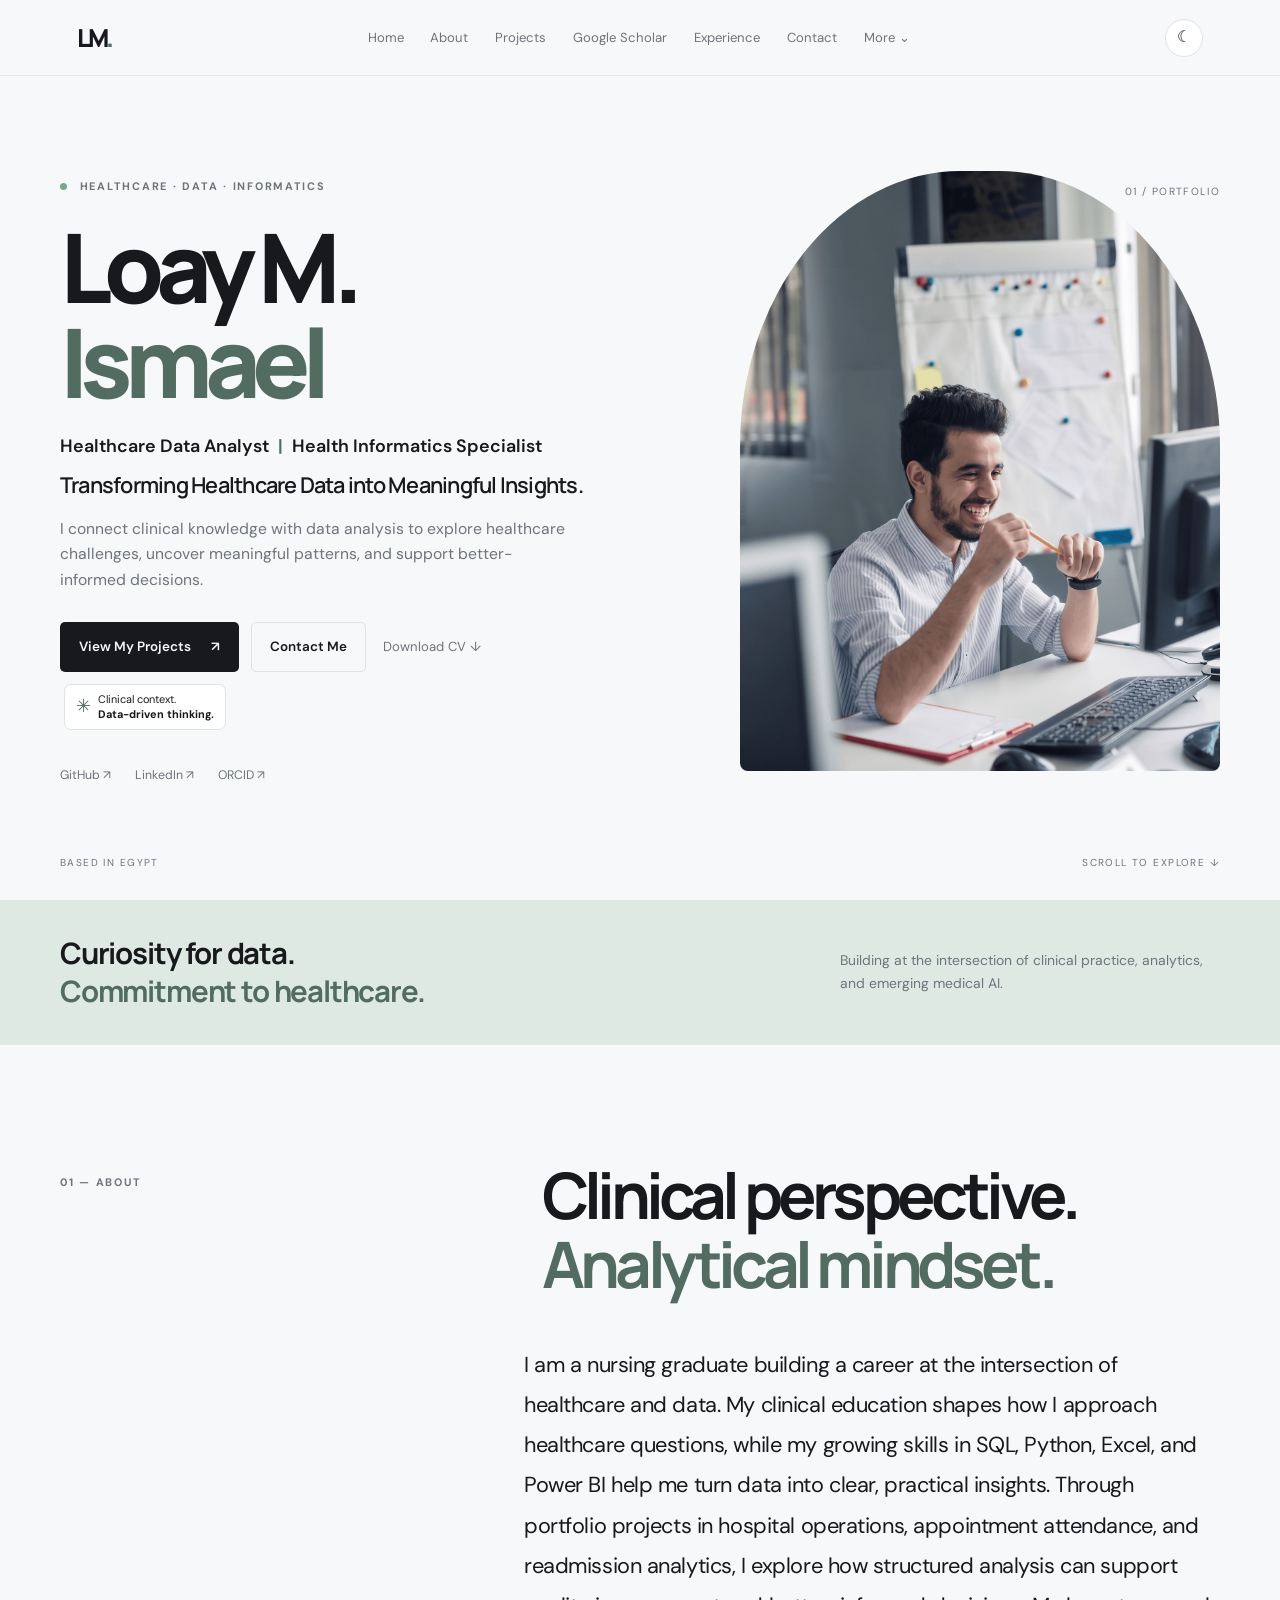
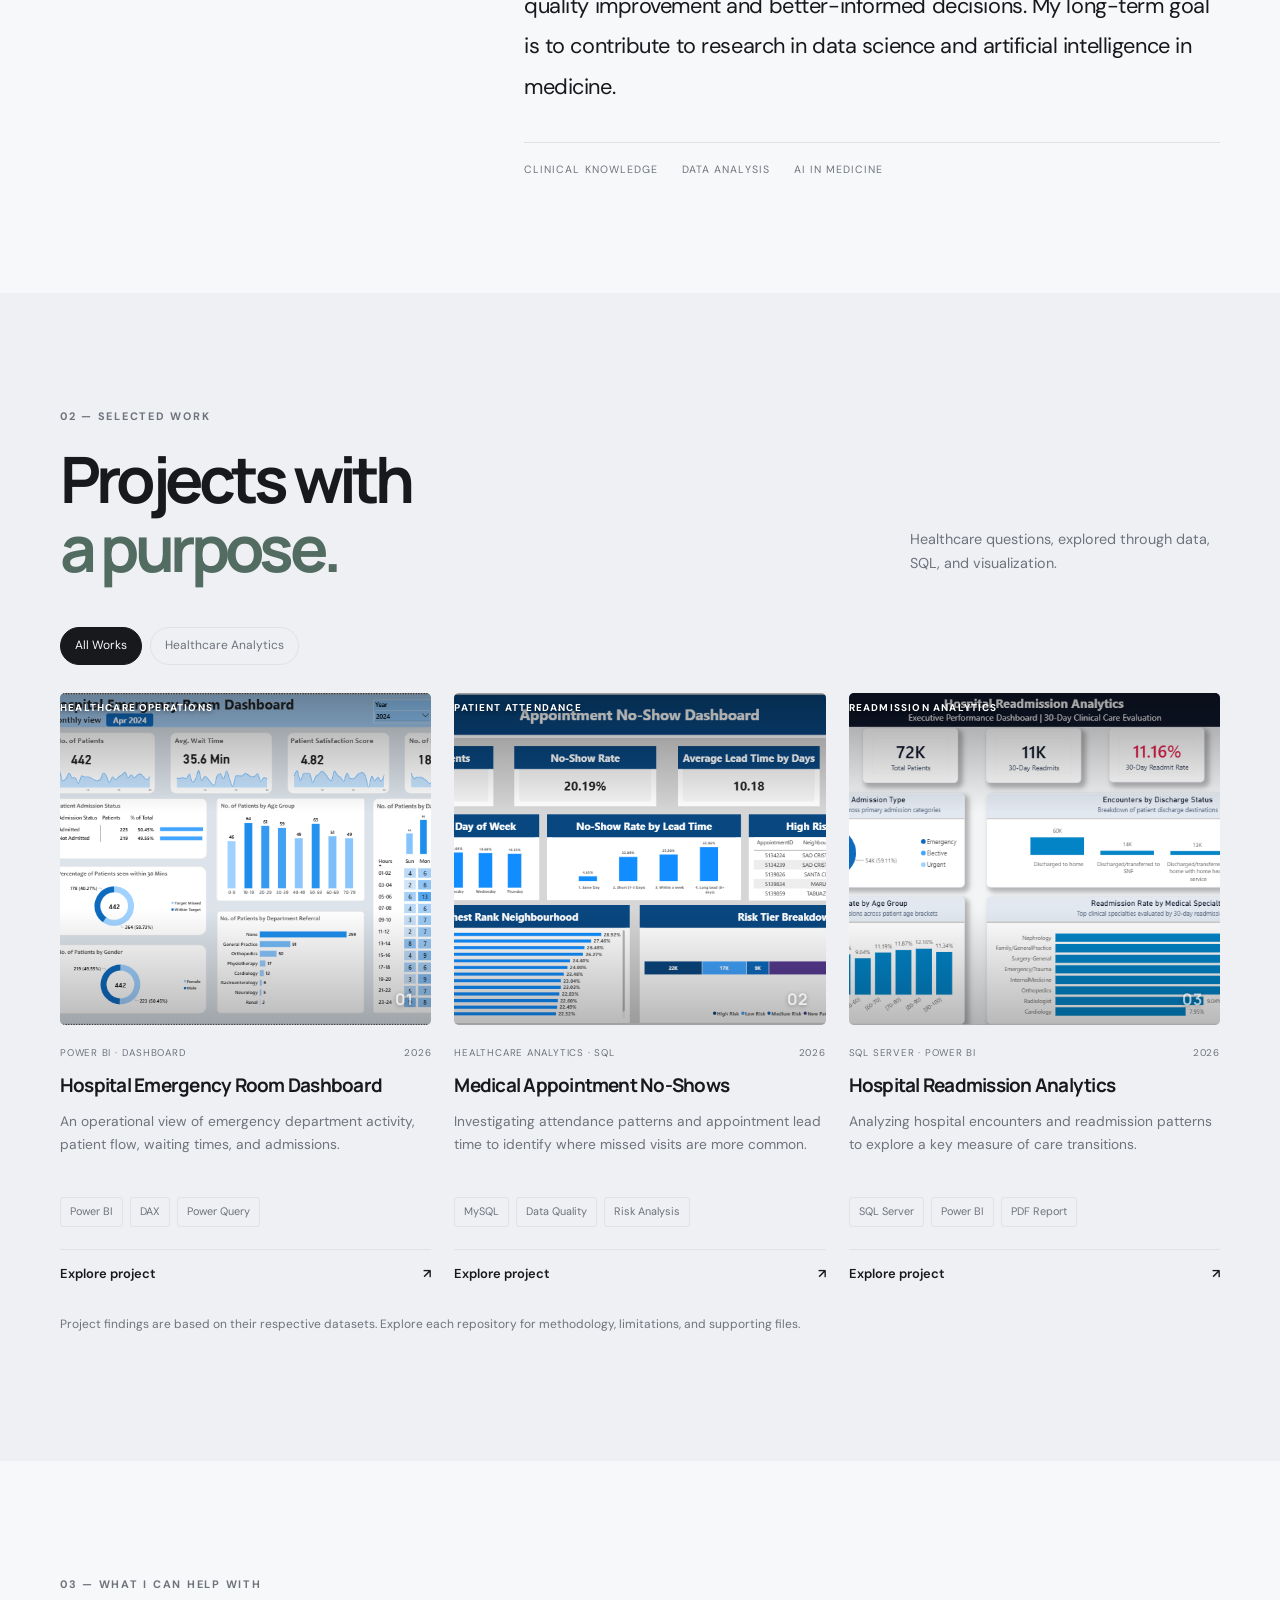
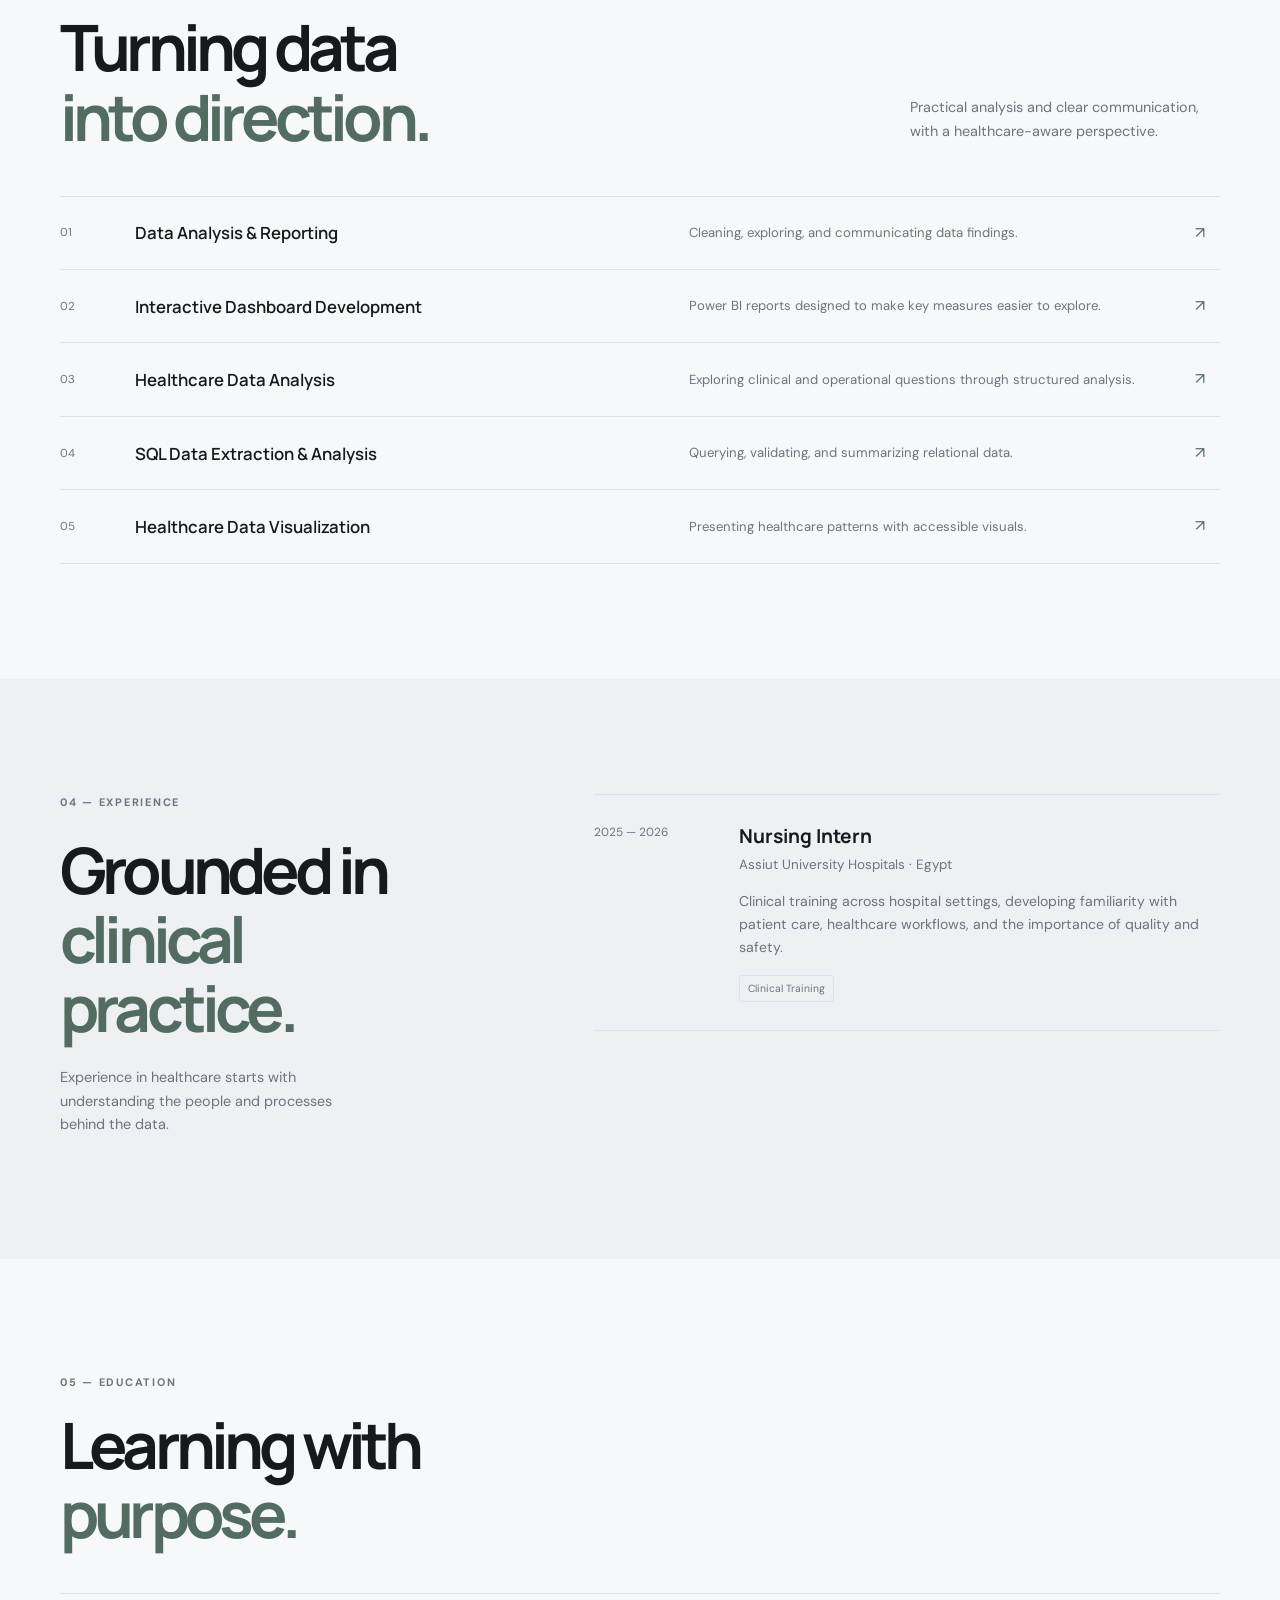
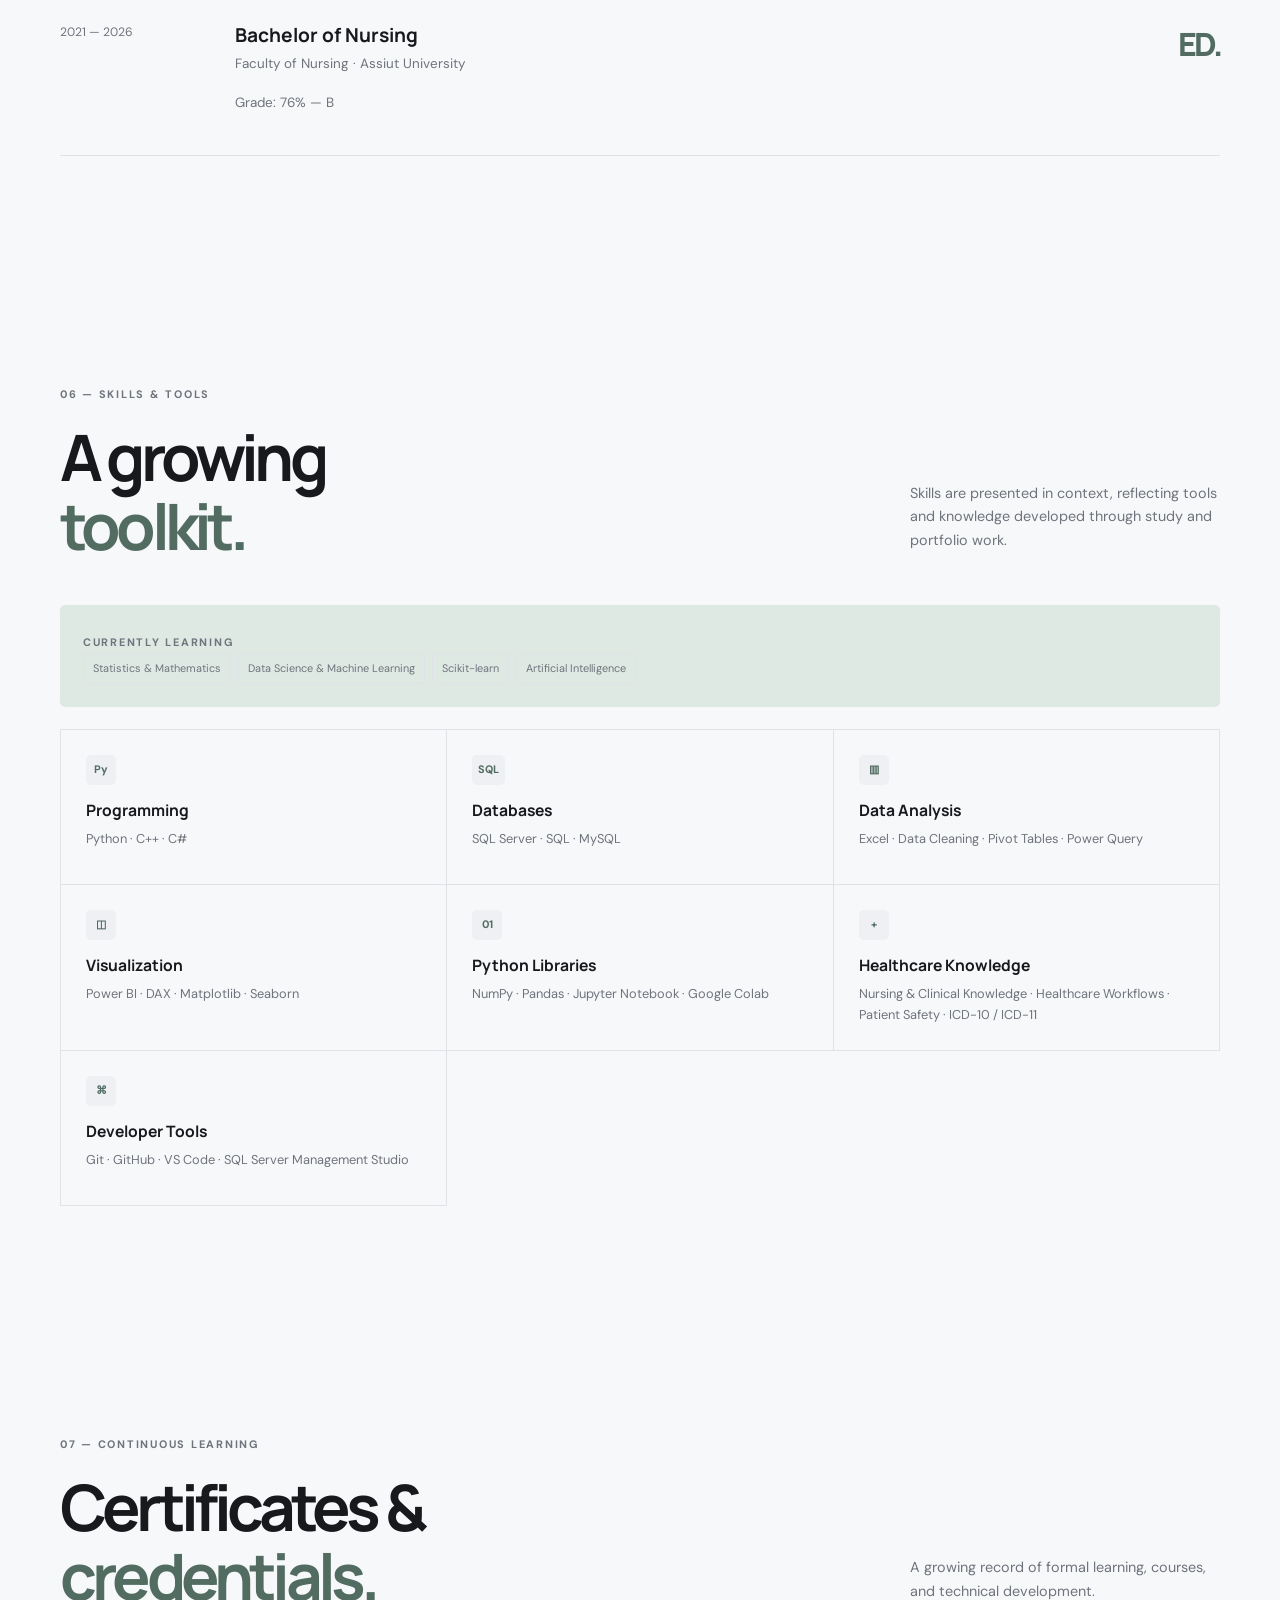
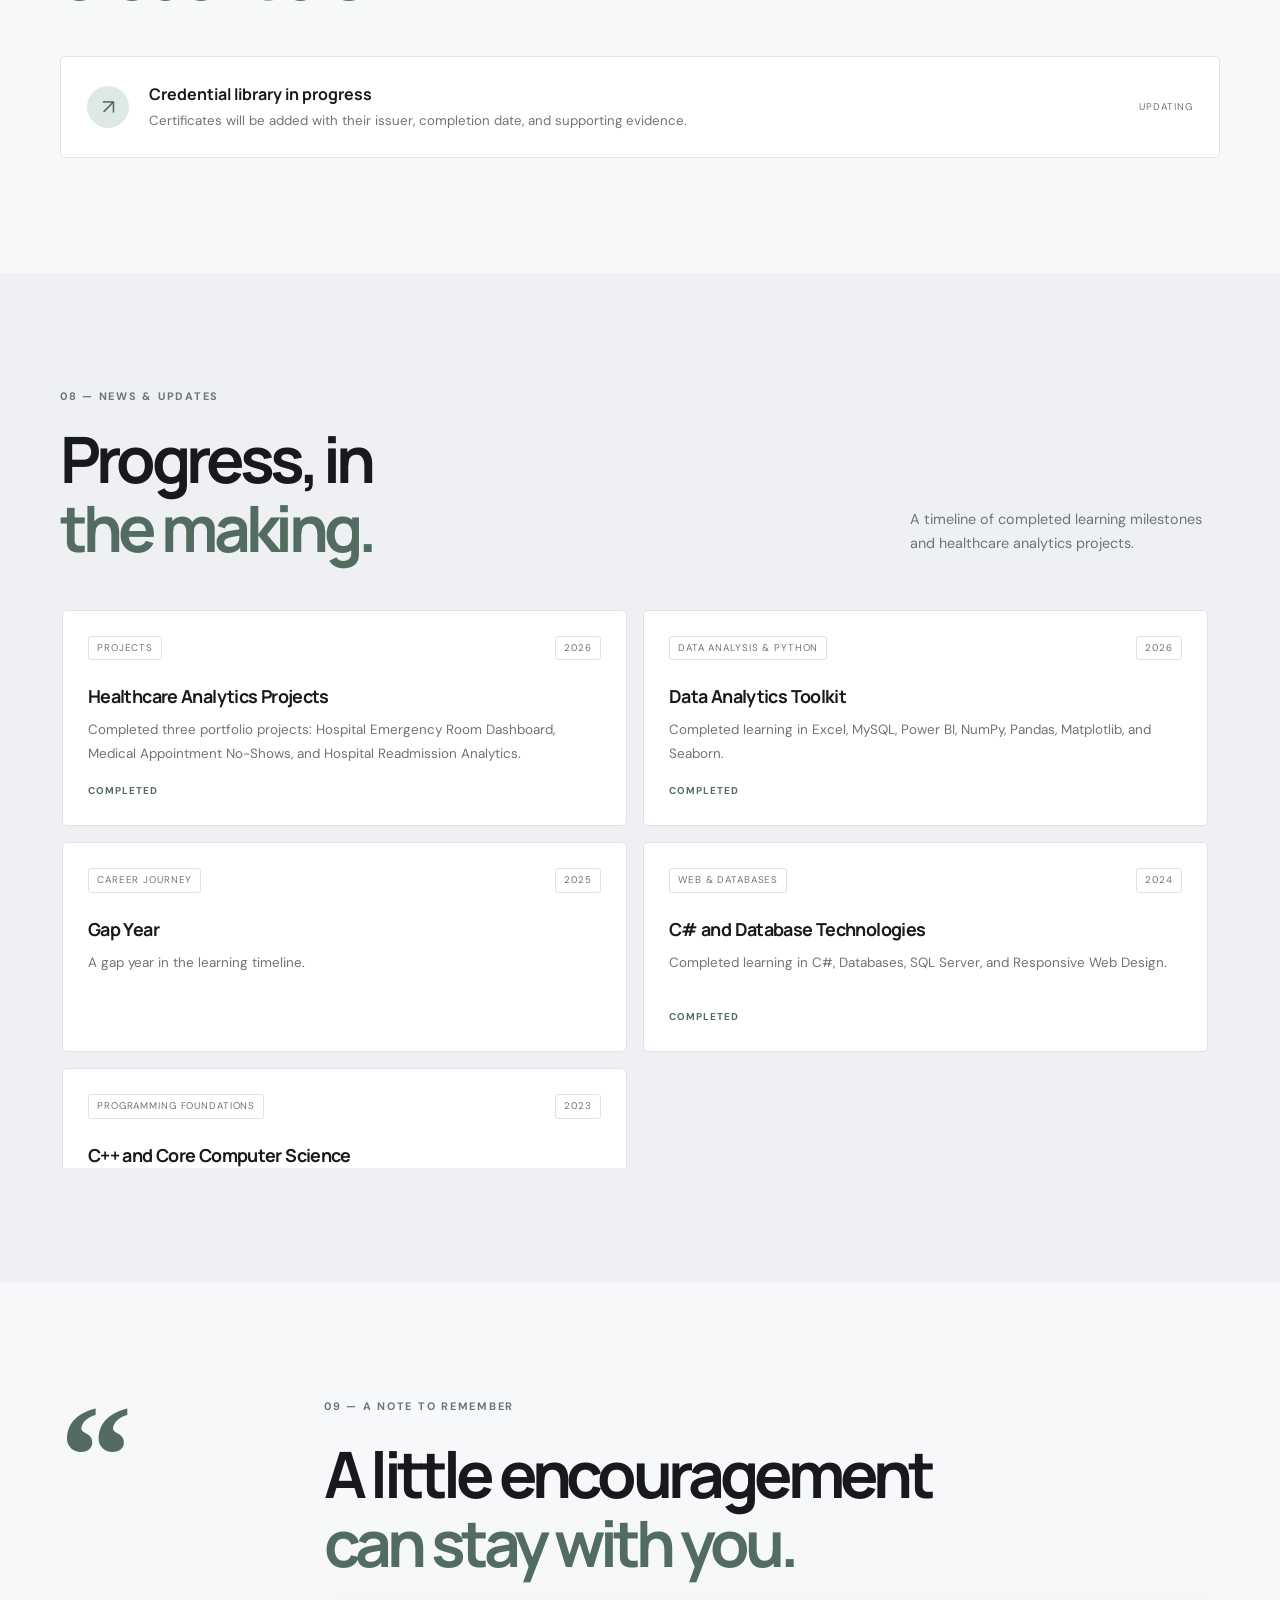
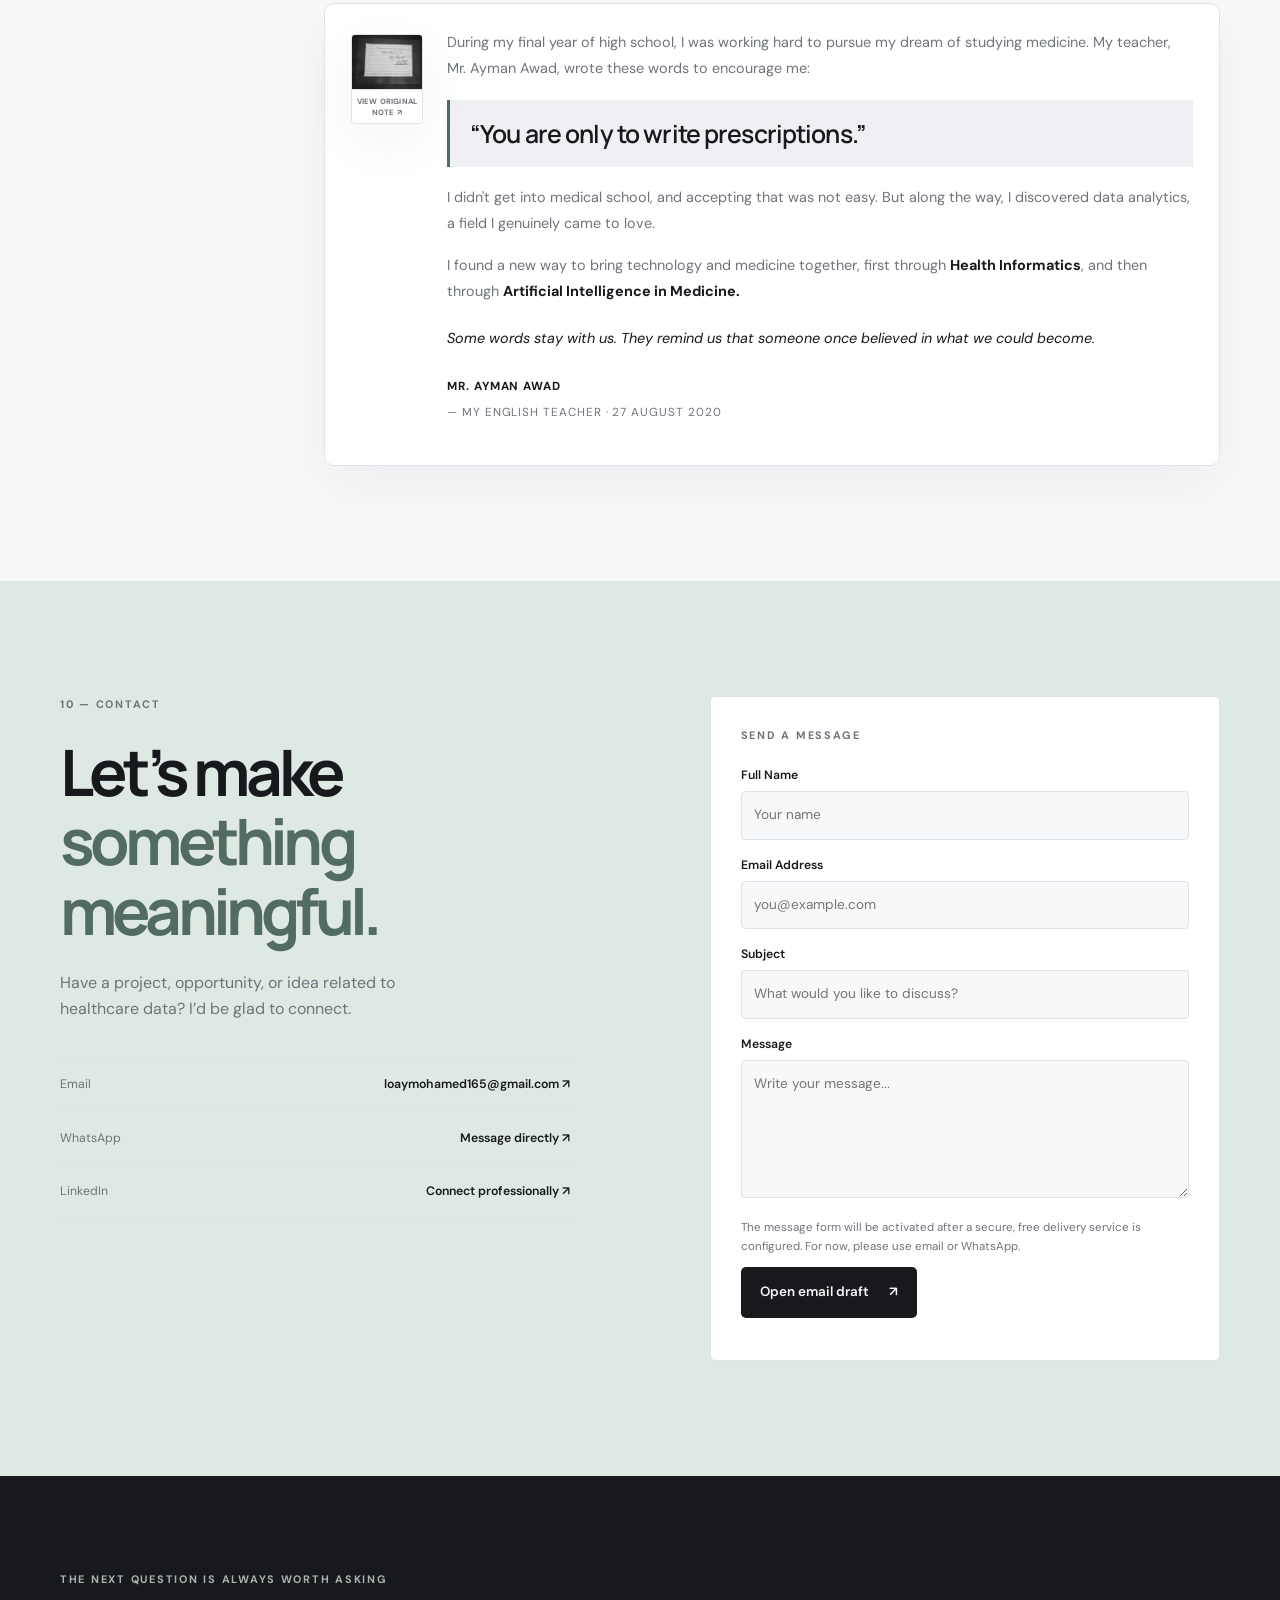
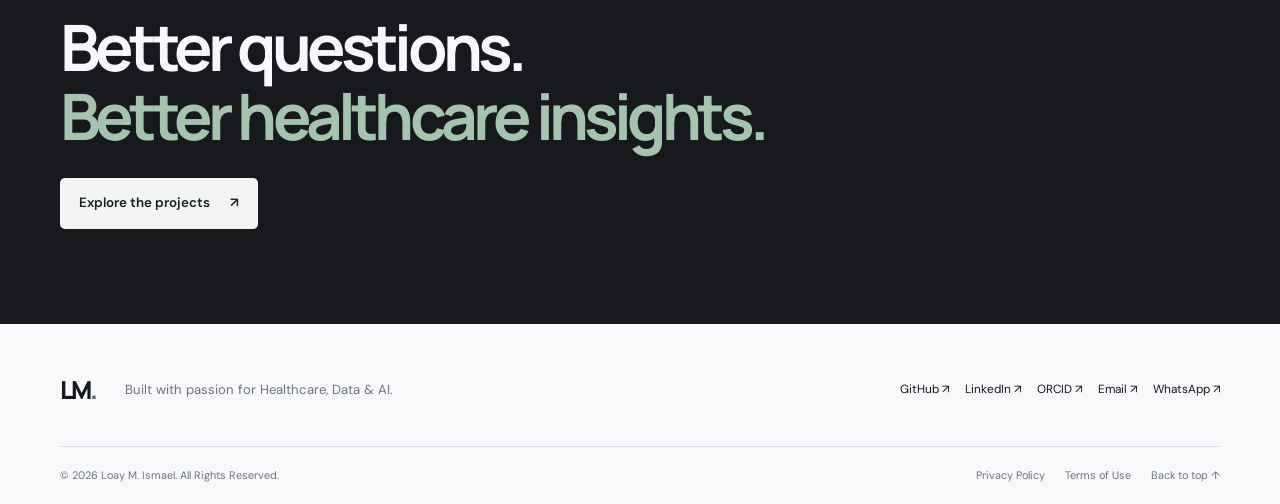
==== commit a2036a38: "Simplify project filters to All Works and Healthcare Analytics" ====
--- a/index.html
+++ b/index.html
@@ -52,9 +52,9 @@
 <section class="hero section-wrap" id="home"><div class="hero-copy"><p class="eyebrow"><span class="status-dot"></span> HEALTHCARE · DATA · INFORMATICS</p><h1>Loay M.<br><span>Ismael</span></h1><p class="hero-role">Healthcare Data Analyst <span class="role-divider">|</span> Health Informatics Specialist</p><p class="hero-tagline">Transforming Healthcare Data into Meaningful Insights.</p><p class="hero-intro">I connect clinical knowledge with data analysis to explore healthcare challenges, uncover meaningful patterns, and support better-informed decisions.</p><div class="hero-actions"><a class="button button-primary" href="#projects">View My Projects <span>↗</span></a><a class="button button-quiet" href="#contact">Contact Me</a><a class="text-link" href="assets/Loay_Ismael_Data_Analyst_CV.pdf" download>Download CV ↓</a><div class="floating-note"><span class="note-icon">✳</span><span>Clinical context.<br><strong>Data-driven thinking.</strong></span></div></div><div class="social-row"><a href="https://github.com/loaymismael" target="_blank" rel="noreferrer">GitHub ↗</a><a href="https://www.linkedin.com/in/loaymismael/" target="_blank" rel="noreferrer">LinkedIn ↗</a><a href="https://orcid.org/0009-0000-9387-5831" target="_blank" rel="noreferrer">ORCID ↗</a></div></div><div class="hero-visual"><img id="profilePortrait" class="portrait-image" src="images/profile-light.png" alt="Portrait of Loay M. Ismael"><div class="hero-index">01 / PORTFOLIO</div></div><div class="hero-bottom"><span>BASED IN EGYPT</span><span>SCROLL TO EXPLORE ↓</span></div></section>
 <section class="intro-strip"><p>Curiosity for data.<br><span>Commitment to healthcare.</span></p><p class="intro-strip-small">Building at the intersection of clinical practice, analytics, and emerging medical AI.</p></section>
 <section class="section-wrap section" id="about"><div class="section-heading"><p class="eyebrow">01 — ABOUT</p><h2>Clinical perspective.<br><span>Analytical mindset.</span></h2></div><div class="about-content"><p class="large-copy">I am a nursing graduate building a career at the intersection of healthcare and data. My clinical education shapes how I approach healthcare questions, while my growing skills in SQL, Python, Excel, and Power BI help me turn data into clear, practical insights. Through portfolio projects in hospital operations, appointment attendance, and readmission analytics, I explore how structured analysis can support quality improvement and better-informed decisions. My long-term goal is to contribute to research in data science and artificial intelligence in medicine.</p><div class="about-foot"><span>CLINICAL KNOWLEDGE</span><span>DATA ANALYSIS</span><span>AI IN MEDICINE</span></div></div></section>
-<section class="section projects-section" id="projects"><div class="section-wrap"><div class="section-topline"><div><p class="eyebrow">02 — SELECTED WORK</p><h2>Projects with<br><span>a purpose.</span></h2></div><p class="section-aside">Healthcare questions, explored through data, SQL, and visualization.</p></div><div class="filter-row" role="group" aria-label="Filter projects"><button class="filter-chip active" data-filter="All">All work</button><button class="filter-chip" data-filter="Healthcare Analytics">Healthcare Analytics</button><button class="filter-chip" data-filter="Data Analysis">Data Analysis</button><button class="filter-chip" data-filter="Power BI">Power BI</button></div><div class="project-grid">
-<article class="project-card" data-categories="Healthcare Analytics Power BI Data Analysis"><a class="project-art er-art" href="projects/hospital-emergency-room-dashboard.html" target="_blank" rel="noreferrer" aria-label="Open Hospital Emergency Room Dashboard repository"><img src="images/hospital-er-dashboard.png" alt="Hospital Emergency Room Dashboard project preview" loading="lazy"><span class="art-label">HEALTHCARE OPERATIONS</span><span class="art-number">01</span></a><div class="project-meta"><span>POWER BI · DASHBOARD</span><span>2026</span></div><h3>Hospital Emergency Room Dashboard</h3><p>An operational view of emergency department activity, patient flow, waiting times, and admissions.</p><div class="tag-row"><span>Power BI</span><span>DAX</span><span>Power Query</span></div><a class="card-link" href="projects/hospital-emergency-room-dashboard.html" target="_blank" rel="noreferrer">Explore project <span>↗</span></a></article>
-<article class="project-card" data-categories="Healthcare Analytics Data Analysis"><a class="project-art noshow-art" href="projects/medical-appointment-no-shows.html" target="_blank" rel="noreferrer" aria-label="Open Medical Appointment No-Shows Analysis repository"><img src="images/medical-appointment-no-shows.png" alt="Medical Appointment No-Shows project preview" loading="lazy"><span class="art-label">PATIENT ATTENDANCE</span><span class="art-number">02</span></a><div class="project-meta"><span>HEALTHCARE ANALYTICS · SQL</span><span>2026</span></div><h3>Medical Appointment No-Shows</h3><p>Investigating attendance patterns and appointment lead time to identify where missed visits are more common.</p><div class="tag-row"><span>MySQL</span><span>Data Quality</span><span>Risk Analysis</span></div><a class="card-link" href="projects/medical-appointment-no-shows.html" target="_blank" rel="noreferrer">Explore project <span>↗</span></a></article>
+<section class="section projects-section" id="projects"><div class="section-wrap"><div class="section-topline"><div><p class="eyebrow">02 — SELECTED WORK</p><h2>Projects with<br><span>a purpose.</span></h2></div><p class="section-aside">Healthcare questions, explored through data, SQL, and visualization.</p></div><div class="filter-row" role="group" aria-label="Filter projects"><button class="filter-chip active" data-filter="All">All Works</button><button class="filter-chip" data-filter="Healthcare Analytics">Healthcare Analytics</button></div><div class="project-grid">
+<article class="project-card" data-categories="Healthcare Analytics"><a class="project-art er-art" href="projects/hospital-emergency-room-dashboard.html" target="_blank" rel="noreferrer" aria-label="Open Hospital Emergency Room Dashboard repository"><img src="images/hospital-er-dashboard.png" alt="Hospital Emergency Room Dashboard project preview" loading="lazy"><span class="art-label">HEALTHCARE OPERATIONS</span><span class="art-number">01</span></a><div class="project-meta"><span>POWER BI · DASHBOARD</span><span>2026</span></div><h3>Hospital Emergency Room Dashboard</h3><p>An operational view of emergency department activity, patient flow, waiting times, and admissions.</p><div class="tag-row"><span>Power BI</span><span>DAX</span><span>Power Query</span></div><a class="card-link" href="projects/hospital-emergency-room-dashboard.html" target="_blank" rel="noreferrer">Explore project <span>↗</span></a></article>
+<article class="project-card" data-categories="Healthcare Analytics"><a class="project-art noshow-art" href="projects/medical-appointment-no-shows.html" target="_blank" rel="noreferrer" aria-label="Open Medical Appointment No-Shows Analysis repository"><img src="images/medical-appointment-no-shows.png" alt="Medical Appointment No-Shows project preview" loading="lazy"><span class="art-label">PATIENT ATTENDANCE</span><span class="art-number">02</span></a><div class="project-meta"><span>HEALTHCARE ANALYTICS · SQL</span><span>2026</span></div><h3>Medical Appointment No-Shows</h3><p>Investigating attendance patterns and appointment lead time to identify where missed visits are more common.</p><div class="tag-row"><span>MySQL</span><span>Data Quality</span><span>Risk Analysis</span></div><a class="card-link" href="projects/medical-appointment-no-shows.html" target="_blank" rel="noreferrer">Explore project <span>↗</span></a></article>
 <article class="project-card" data-categories="Healthcare Analytics Data Analysis Power BI"><a class="project-art readmit-art" href="projects/hospital-readmission-analytics.html" target="_blank" rel="noreferrer" aria-label="Open Hospital Readmission Analytics repository"><img src="images/hospital-readmission-analytics.png" alt="Hospital Readmission Analytics project preview" loading="lazy"><span class="art-label">READMISSION ANALYTICS</span><span class="art-number">03</span></a><div class="project-meta"><span>SQL SERVER · POWER BI</span><span>2026</span></div><h3>Hospital Readmission Analytics</h3><p>Analyzing hospital encounters and readmission patterns to explore a key measure of care transitions.</p><div class="tag-row"><span>SQL Server</span><span>Power BI</span><span>PDF Report</span></div><a class="card-link" href="projects/hospital-readmission-analytics.html" target="_blank" rel="noreferrer">Explore project <span>↗</span></a></article>
 </div><p class="section-footnote">Project findings are based on their respective datasets. Explore each repository for methodology, limitations, and supporting files.</p></div></section>
 <section class="section-wrap section services-section" id="services"><div class="section-topline"><div><p class="eyebrow">03 — WHAT I CAN HELP WITH</p><h2>Turning data<br><span>into direction.</span></h2></div><p class="section-aside">Practical analysis and clear communication, with a healthcare-aware perspective.</p></div><div class="service-list"><div><span>01</span><h3>Data Analysis & Reporting</h3><p>Cleaning, exploring, and communicating data findings.</p><span class="service-arrow">↗</span></div><div><span>02</span><h3>Interactive Dashboard Development</h3><p>Power BI reports designed to make key measures easier to explore.</p><span class="service-arrow">↗</span></div><div><span>03</span><h3>Healthcare Data Analysis</h3><p>Exploring clinical and operational questions through structured analysis.</p><span class="service-arrow">↗</span></div><div><span>04</span><h3>SQL Data Extraction & Analysis</h3><p>Querying, validating, and summarizing relational data.</p><span class="service-arrow">↗</span></div><div><span>05</span><h3>Healthcare Data Visualization</h3><p>Presenting healthcare patterns with accessible visuals.</p><span class="service-arrow">↗</span></div></div></section>
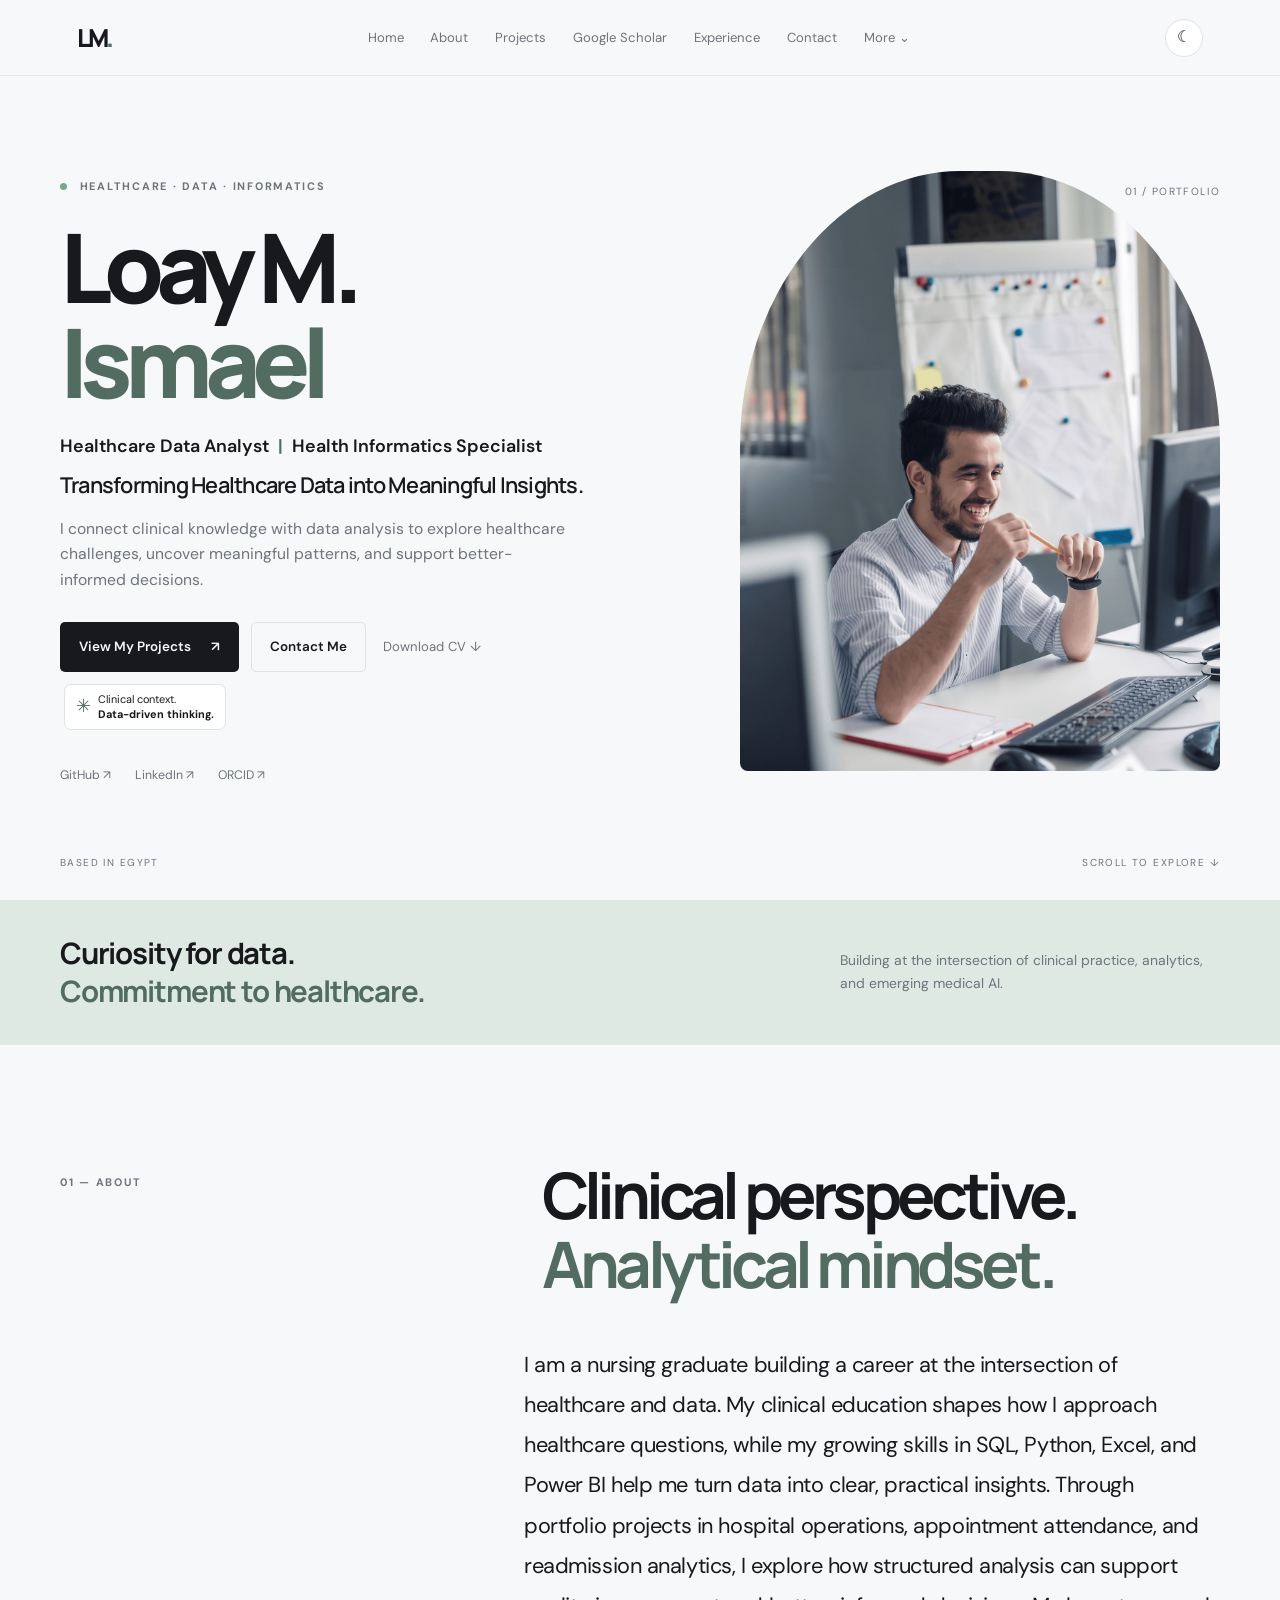
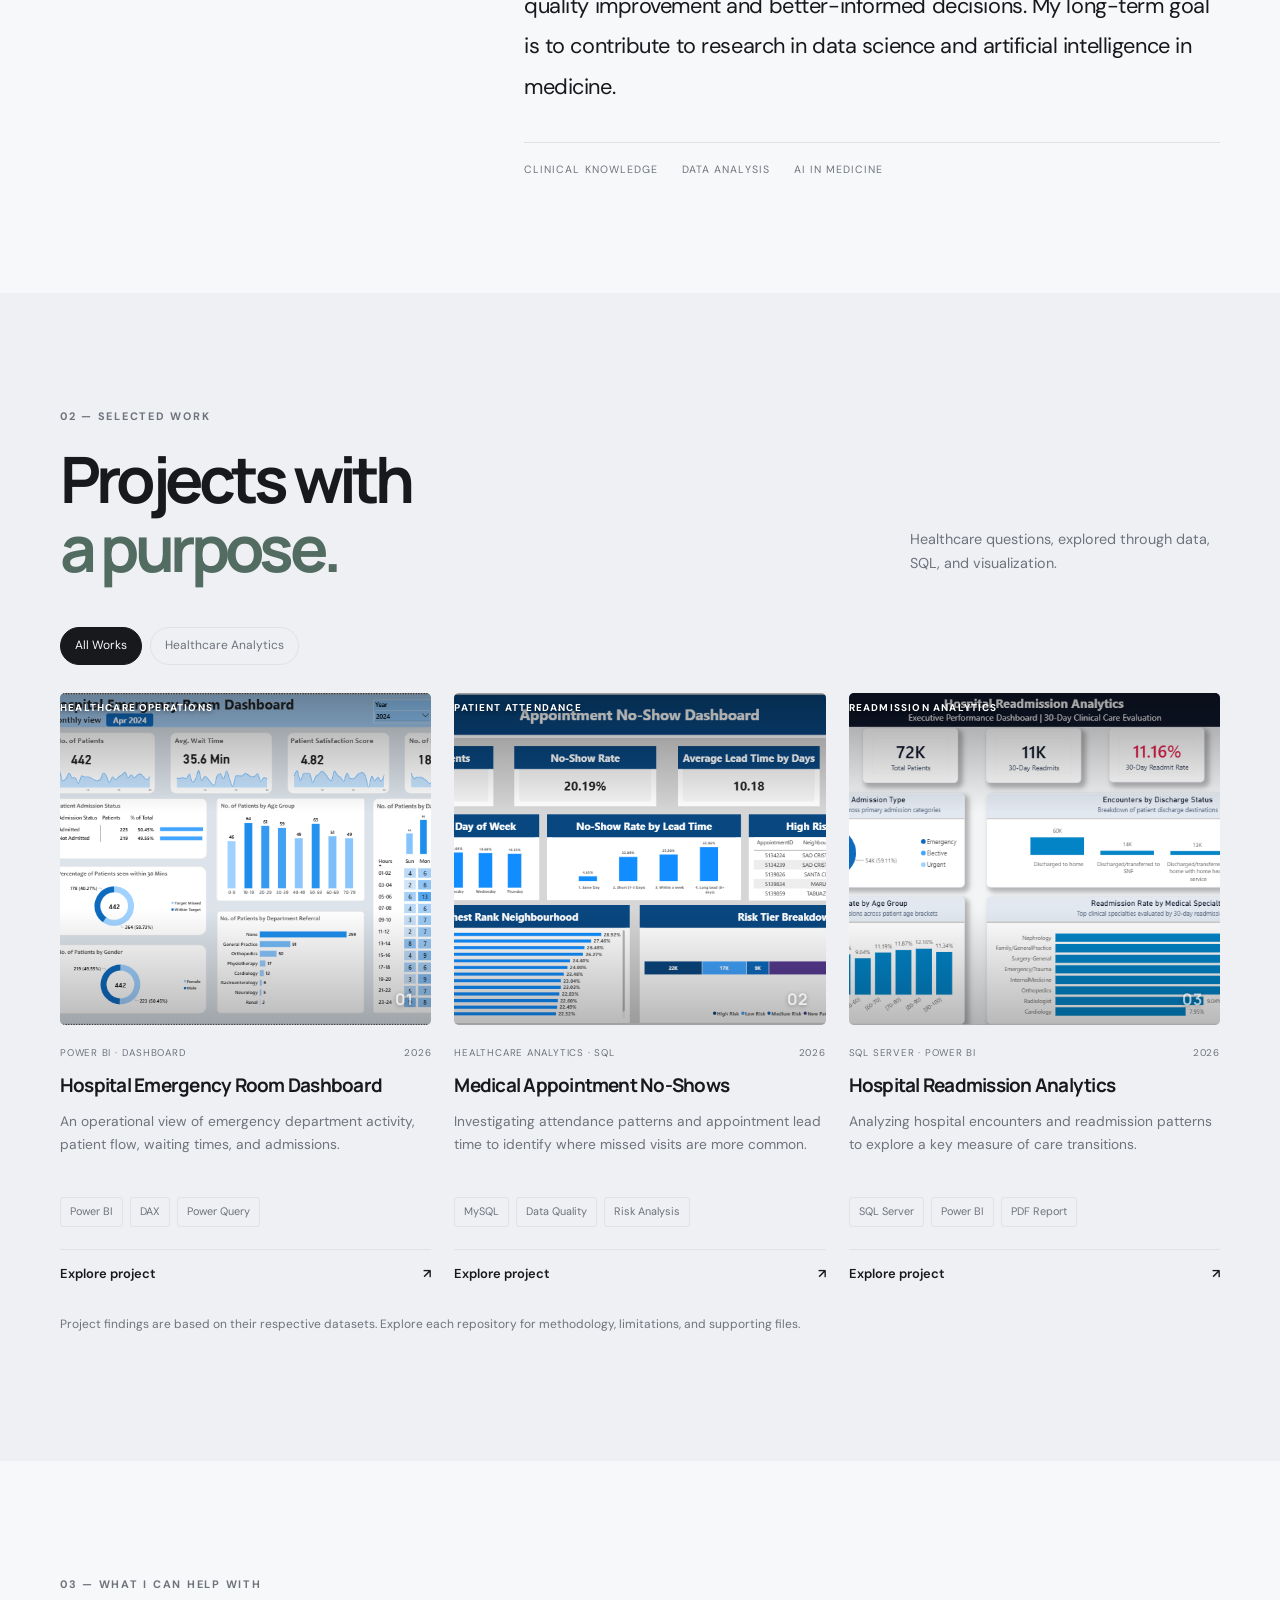
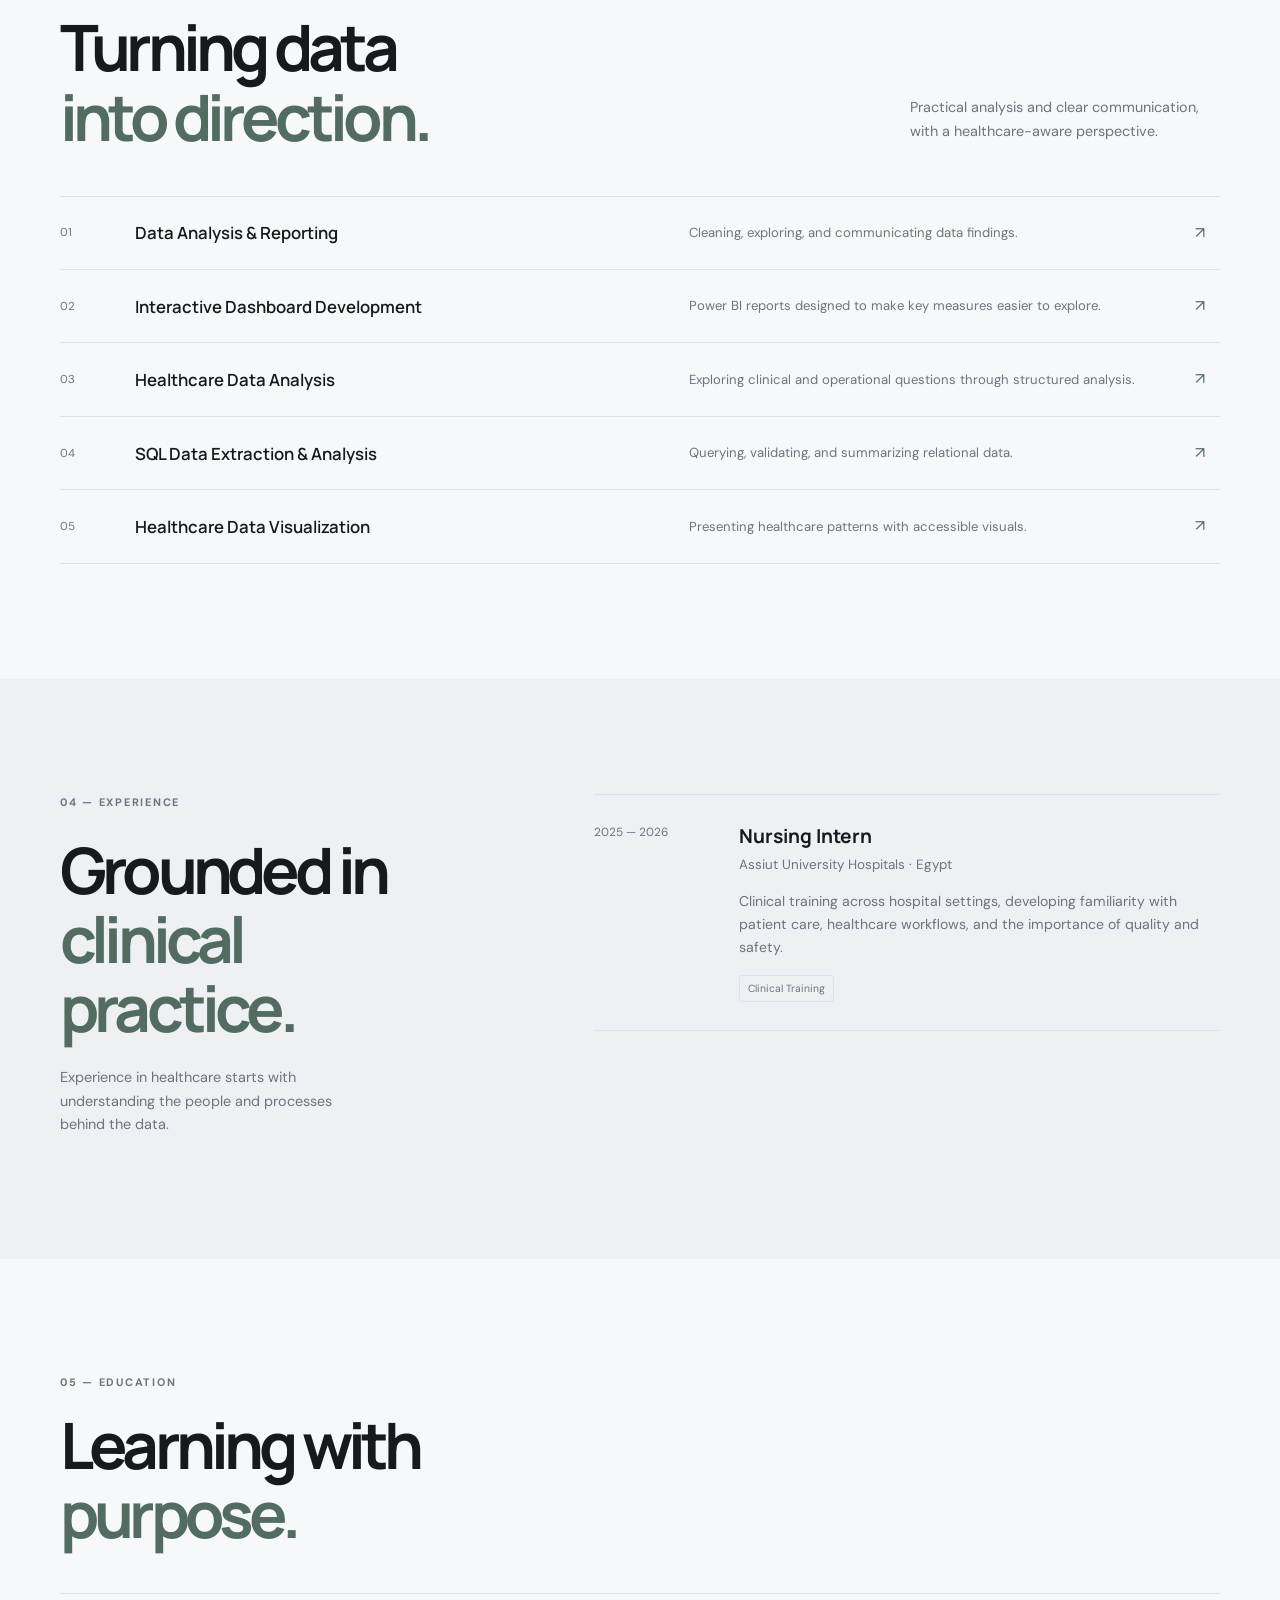
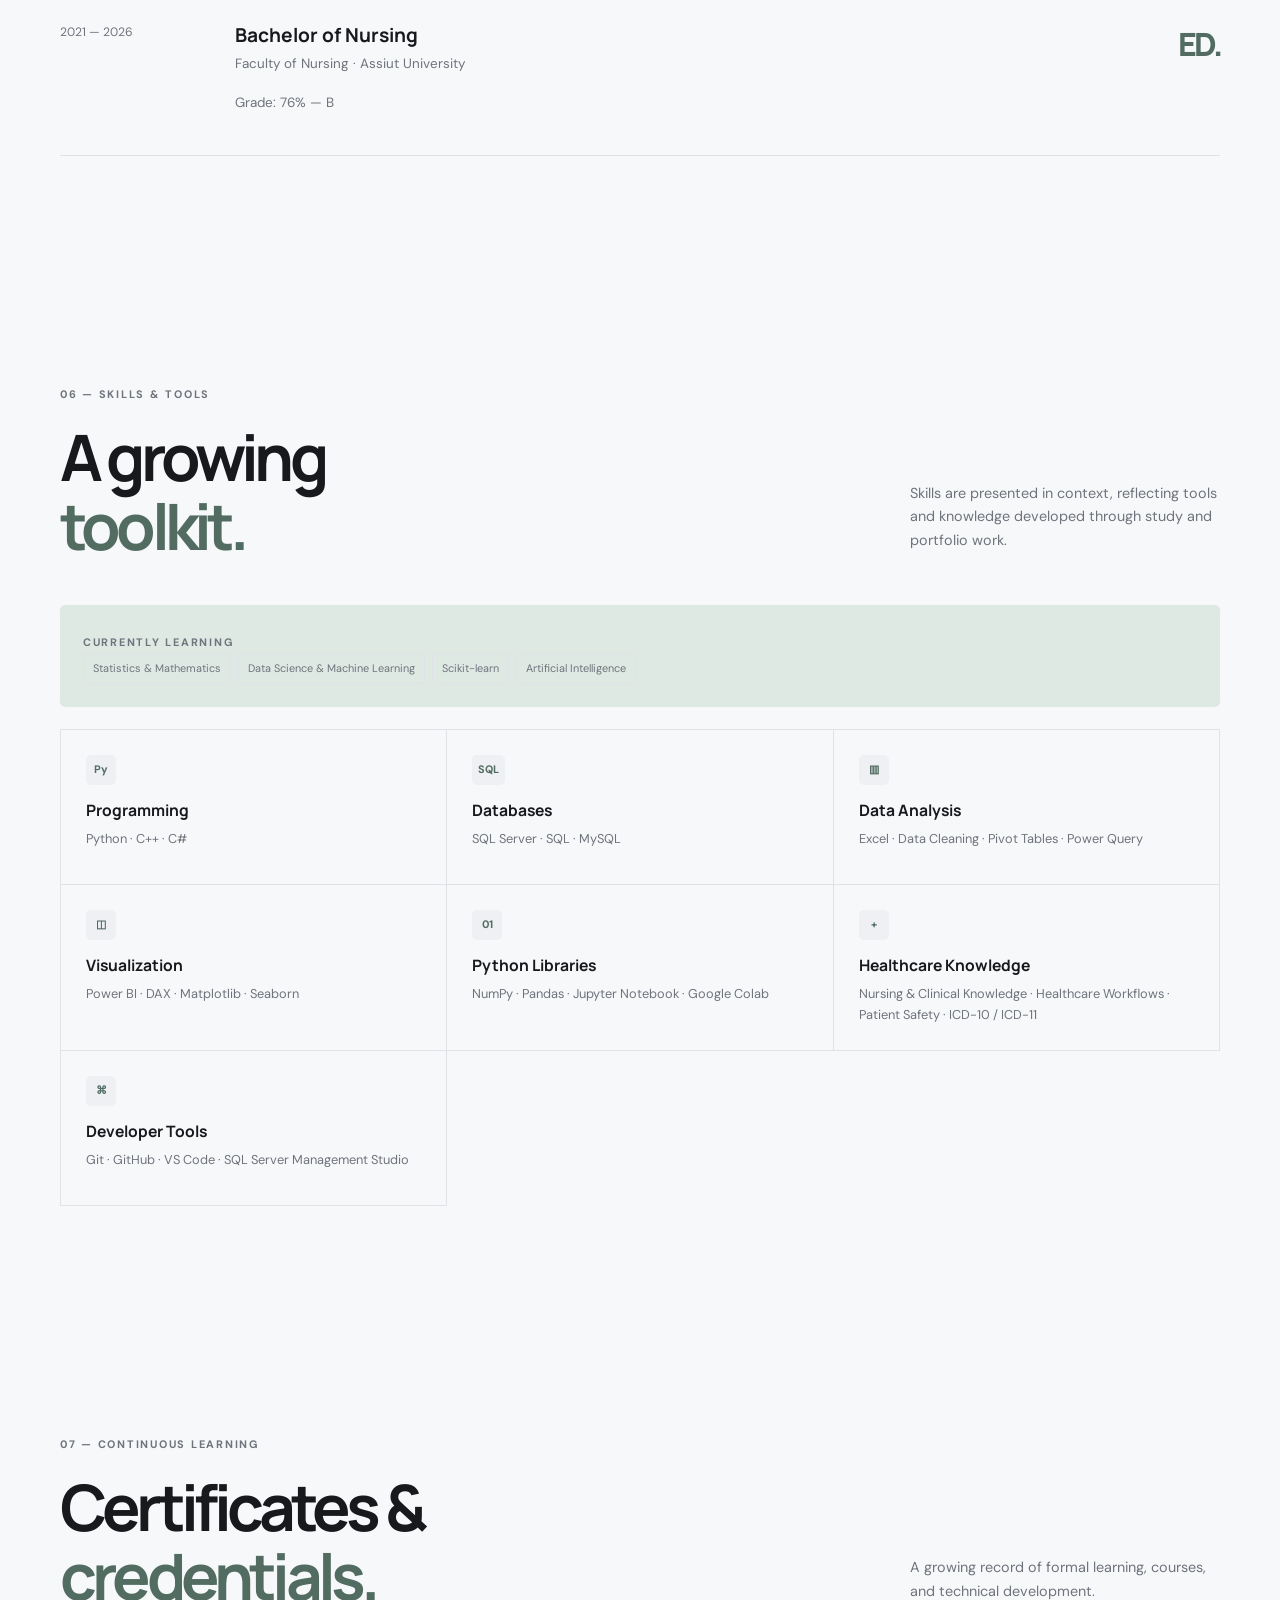
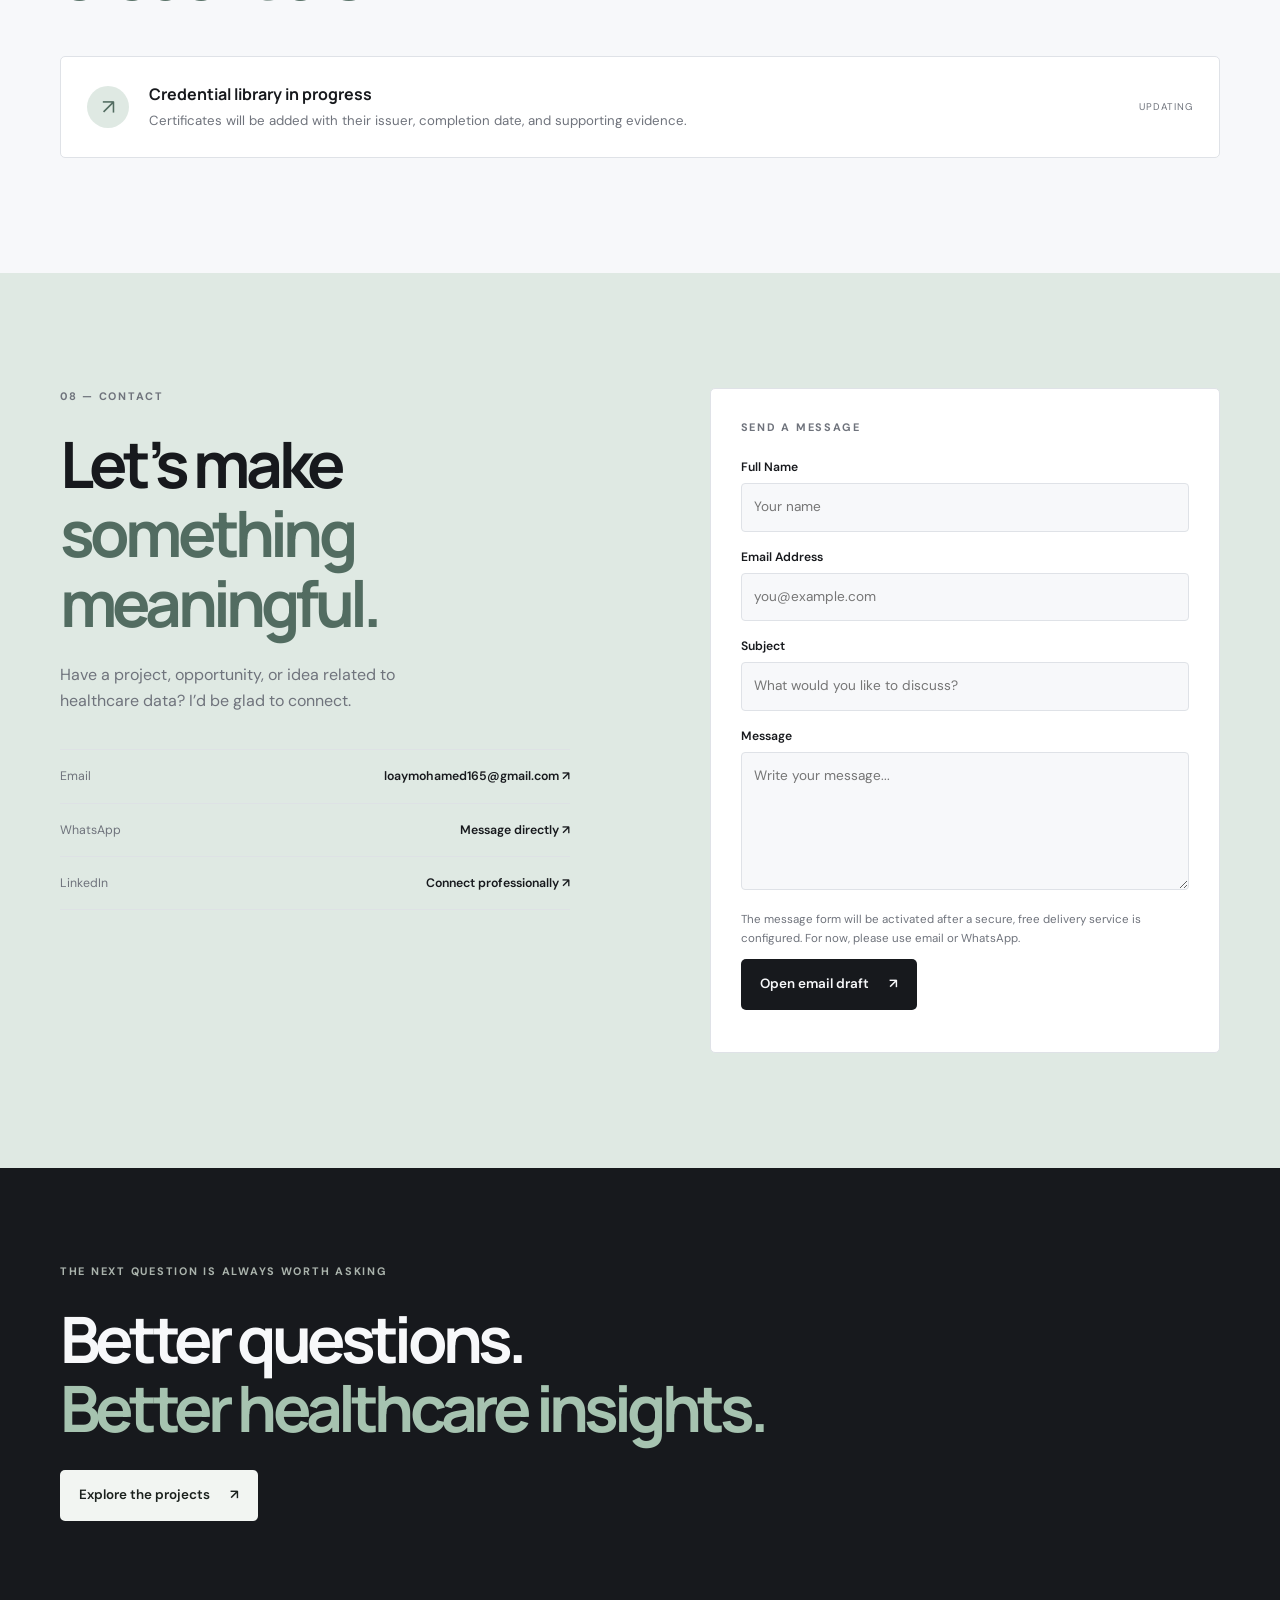
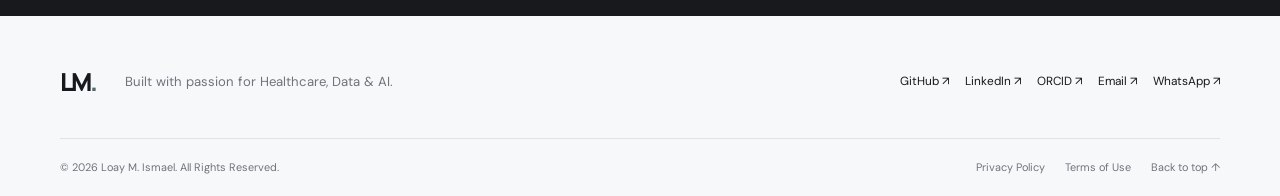
==== commit ef973dc8: "Move News and Note sections to dedicated pages" ====
--- a/index.html
+++ b/index.html
@@ -45,7 +45,7 @@
 <a class="skip-link" href="#main">Skip to content</a>
 <header class="site-header"><a class="wordmark" href="#home" aria-label="Loay M. Ismael home">LM<span>.</span></a>
 <button class="menu-toggle" id="menuToggle" aria-label="Open navigation" aria-expanded="false">☰</button>
-<nav id="mainNav" aria-label="Main navigation"><a href="#home">Home</a><a href="#about">About</a><a href="#projects">Projects</a><a href="#scholar" id="scholarLink">Google Scholar</a><a href="#experience">Experience</a><a href="#contact">Contact</a><div class="nav-more"><button id="moreToggle" aria-expanded="false">More <span aria-hidden="true">⌄</span></button><div class="more-menu" id="moreMenu"><a href="#education">Education</a><a href="#skills">Skills</a><a href="#certifications">Certifications</a><a href="#news">News</a><a href="#testimonials">A Note to Remember</a></div></div></nav>
+<nav id="mainNav" aria-label="Main navigation"><a href="#home">Home</a><a href="#about">About</a><a href="#projects">Projects</a><a href="#scholar" id="scholarLink">Google Scholar</a><a href="#experience">Experience</a><a href="#contact">Contact</a><div class="nav-more"><button id="moreToggle" aria-expanded="false">More <span aria-hidden="true">⌄</span></button><div class="more-menu" id="moreMenu"><a href="#education">Education</a><a href="#skills">Skills</a><a href="#certifications">Certifications</a><a href="news.html">News & Updates</a><a href="note.html">A Note to Remember</a><a href="visitors.html">Visitors</a></div></div></nav>
 <button class="theme-toggle" id="themeToggle" aria-label="Toggle color theme" title="Toggle theme">☾</button>
 </header>
 <main id="main">
@@ -55,48 +55,16 @@
 <section class="section projects-section" id="projects"><div class="section-wrap"><div class="section-topline"><div><p class="eyebrow">02 — SELECTED WORK</p><h2>Projects with<br><span>a purpose.</span></h2></div><p class="section-aside">Healthcare questions, explored through data, SQL, and visualization.</p></div><div class="filter-row" role="group" aria-label="Filter projects"><button class="filter-chip active" data-filter="All">All Works</button><button class="filter-chip" data-filter="Healthcare Analytics">Healthcare Analytics</button></div><div class="project-grid">
 <article class="project-card" data-categories="Healthcare Analytics"><a class="project-art er-art" href="projects/hospital-emergency-room-dashboard.html" target="_blank" rel="noreferrer" aria-label="Open Hospital Emergency Room Dashboard repository"><img src="images/hospital-er-dashboard.png" alt="Hospital Emergency Room Dashboard project preview" loading="lazy"><span class="art-label">HEALTHCARE OPERATIONS</span><span class="art-number">01</span></a><div class="project-meta"><span>POWER BI · DASHBOARD</span><span>2026</span></div><h3>Hospital Emergency Room Dashboard</h3><p>An operational view of emergency department activity, patient flow, waiting times, and admissions.</p><div class="tag-row"><span>Power BI</span><span>DAX</span><span>Power Query</span></div><a class="card-link" href="projects/hospital-emergency-room-dashboard.html" target="_blank" rel="noreferrer">Explore project <span>↗</span></a></article>
 <article class="project-card" data-categories="Healthcare Analytics"><a class="project-art noshow-art" href="projects/medical-appointment-no-shows.html" target="_blank" rel="noreferrer" aria-label="Open Medical Appointment No-Shows Analysis repository"><img src="images/medical-appointment-no-shows.png" alt="Medical Appointment No-Shows project preview" loading="lazy"><span class="art-label">PATIENT ATTENDANCE</span><span class="art-number">02</span></a><div class="project-meta"><span>HEALTHCARE ANALYTICS · SQL</span><span>2026</span></div><h3>Medical Appointment No-Shows</h3><p>Investigating attendance patterns and appointment lead time to identify where missed visits are more common.</p><div class="tag-row"><span>MySQL</span><span>Data Quality</span><span>Risk Analysis</span></div><a class="card-link" href="projects/medical-appointment-no-shows.html" target="_blank" rel="noreferrer">Explore project <span>↗</span></a></article>
-<article class="project-card" data-categories="Healthcare Analytics Data Analysis Power BI"><a class="project-art readmit-art" href="projects/hospital-readmission-analytics.html" target="_blank" rel="noreferrer" aria-label="Open Hospital Readmission Analytics repository"><img src="images/hospital-readmission-analytics.png" alt="Hospital Readmission Analytics project preview" loading="lazy"><span class="art-label">READMISSION ANALYTICS</span><span class="art-number">03</span></a><div class="project-meta"><span>SQL SERVER · POWER BI</span><span>2026</span></div><h3>Hospital Readmission Analytics</h3><p>Analyzing hospital encounters and readmission patterns to explore a key measure of care transitions.</p><div class="tag-row"><span>SQL Server</span><span>Power BI</span><span>PDF Report</span></div><a class="card-link" href="projects/hospital-readmission-analytics.html" target="_blank" rel="noreferrer">Explore project <span>↗</span></a></article>
+<article class="project-card" data-categories="Healthcare Analytics"><a class="project-art readmit-art" href="projects/hospital-readmission-analytics.html" target="_blank" rel="noreferrer" aria-label="Open Hospital Readmission Analytics repository"><img src="images/hospital-readmission-analytics.png" alt="Hospital Readmission Analytics project preview" loading="lazy"><span class="art-label">READMISSION ANALYTICS</span><span class="art-number">03</span></a><div class="project-meta"><span>SQL SERVER · POWER BI</span><span>2026</span></div><h3>Hospital Readmission Analytics</h3><p>Analyzing hospital encounters and readmission patterns to explore a key measure of care transitions.</p><div class="tag-row"><span>SQL Server</span><span>Power BI</span><span>PDF Report</span></div><a class="card-link" href="projects/hospital-readmission-analytics.html" target="_blank" rel="noreferrer">Explore project <span>↗</span></a></article>
 </div><p class="section-footnote">Project findings are based on their respective datasets. Explore each repository for methodology, limitations, and supporting files.</p></div></section>
 <section class="section-wrap section services-section" id="services"><div class="section-topline"><div><p class="eyebrow">03 — WHAT I CAN HELP WITH</p><h2>Turning data<br><span>into direction.</span></h2></div><p class="section-aside">Practical analysis and clear communication, with a healthcare-aware perspective.</p></div><div class="service-list"><div><span>01</span><h3>Data Analysis & Reporting</h3><p>Cleaning, exploring, and communicating data findings.</p><span class="service-arrow">↗</span></div><div><span>02</span><h3>Interactive Dashboard Development</h3><p>Power BI reports designed to make key measures easier to explore.</p><span class="service-arrow">↗</span></div><div><span>03</span><h3>Healthcare Data Analysis</h3><p>Exploring clinical and operational questions through structured analysis.</p><span class="service-arrow">↗</span></div><div><span>04</span><h3>SQL Data Extraction & Analysis</h3><p>Querying, validating, and summarizing relational data.</p><span class="service-arrow">↗</span></div><div><span>05</span><h3>Healthcare Data Visualization</h3><p>Presenting healthcare patterns with accessible visuals.</p><span class="service-arrow">↗</span></div></div></section>
 <section class="section experience-section" id="experience"><div class="section-wrap two-col-section"><div><p class="eyebrow">04 — EXPERIENCE</p><h2>Grounded in<br><span>clinical practice.</span></h2><p class="section-aside">Experience in healthcare starts with understanding the people and processes behind the data.</p></div><div class="timeline"><article class="timeline-item"><div class="timeline-date">2025 — 2026</div><div><h3>Nursing Intern</h3><p class="timeline-place">Assiut University Hospitals · Egypt</p><p>Clinical training across hospital settings, developing familiarity with patient care, healthcare workflows, and the importance of quality and safety.</p><span class="status-pill">Clinical Training</span></div></article></div></div></section>
 <section class="section-wrap section education-section" id="education"><div class="section-topline"><div><p class="eyebrow">05 — EDUCATION</p><h2>Learning with<br><span>purpose.</span></h2></div></div><article class="education-card"><div class="education-year">2021 — 2026</div><div><h3>Bachelor of Nursing</h3><p>Faculty of Nursing · Assiut University</p><p class="education-detail">Grade: 76% — B</p></div><span class="education-mark">ED.</span></article></section>
 <section class="section skills-section" id="skills"><div class="section-wrap"><div class="section-topline"><div><p class="eyebrow">06 — SKILLS & TOOLS</p><h2>A growing<br><span>toolkit.</span></h2></div><p class="section-aside">Skills are presented in context, reflecting tools and knowledge developed through study and portfolio work.</p></div><div class="learning-panel"><span class="eyebrow">CURRENTLY LEARNING</span><div class="tag-row"><span>Statistics & Mathematics</span><span>Data Science & Machine Learning</span><span>Scikit-learn</span><span>Artificial Intelligence</span></div></div><div class="skills-grid"><article><span class="skill-icon">Py</span><h3>Programming</h3><p>Python · C++ · C#</p></article><article><span class="skill-icon">SQL</span><h3>Databases</h3><p>SQL Server · SQL · MySQL</p></article><article><span class="skill-icon">▥</span><h3>Data Analysis</h3><p>Excel · Data Cleaning · Pivot Tables · Power Query</p></article><article><span class="skill-icon">◫</span><h3>Visualization</h3><p>Power BI · DAX · Matplotlib · Seaborn</p></article><article><span class="skill-icon">01</span><h3>Python Libraries</h3><p>NumPy · Pandas · Jupyter Notebook · Google Colab</p></article><article><span class="skill-icon">+</span><h3>Healthcare Knowledge</h3><p>Nursing & Clinical Knowledge · Healthcare Workflows · Patient Safety · ICD-10 / ICD-11</p></article><article><span class="skill-icon">⌘</span><h3>Developer Tools</h3><p>Git · GitHub · VS Code · SQL Server Management Studio</p></article></div></div></section>
 <section class="section-wrap section certifications-section" id="certifications"><div class="section-topline"><div><p class="eyebrow">07 — CONTINUOUS LEARNING</p><h2>Certificates &<br><span>credentials.</span></h2></div><p class="section-aside">A growing record of formal learning, courses, and technical development.</p></div><div class="coming-card"><span class="coming-symbol">↗</span><div><h3>Credential library in progress</h3><p>Certificates will be added with their issuer, completion date, and supporting evidence.</p></div><span class="coming-label">UPDATING</span></div></section>
-<section class="section news-section" id="news"><div class="section-wrap"><div class="section-topline"><div><p class="eyebrow">08 — NEWS & UPDATES</p><h2>Progress, in<br><span>the making.</span></h2></div><p class="section-aside">A timeline of completed learning milestones and healthcare analytics projects.</p></div><div class="news-scroll" aria-label="News and professional milestones"><div class="news-grid">
-<article class="news-card"><div class="news-meta"><span>PROJECTS</span><span>2026</span></div><h3>Healthcare Analytics Projects</h3><p>Completed three portfolio projects: Hospital Emergency Room Dashboard, Medical Appointment No-Shows, and Hospital Readmission Analytics.</p><span class="news-status">COMPLETED</span></article>
-<article class="news-card"><div class="news-meta"><span>DATA ANALYSIS & PYTHON</span><span>2026</span></div><h3>Data Analytics Toolkit</h3><p>Completed learning in Excel, MySQL, Power BI, NumPy, Pandas, Matplotlib, and Seaborn.</p><span class="news-status">COMPLETED</span></article>
-<article class="news-card"><div class="news-meta"><span>CAREER JOURNEY</span><span>2025</span></div><h3>Gap Year</h3><p>A gap year in the learning timeline.</p></article>
-<article class="news-card"><div class="news-meta"><span>WEB & DATABASES</span><span>2024</span></div><h3>C# and Database Technologies</h3><p>Completed learning in C#, Databases, SQL Server, and Responsive Web Design.</p><span class="news-status">COMPLETED</span></article>
-<article class="news-card"><div class="news-meta"><span>PROGRAMMING FOUNDATIONS</span><span>2023</span></div><h3>C++ and Core Computer Science</h3><p>Completed learning in C++, Object-Oriented Programming (OOP), Data Structures, and Problem Solving.</p><span class="news-status">COMPLETED</span></article>
-</div></div></div></section>
-<section class="section-wrap section note-section" id="testimonials">
-  <div class="note-mark">“</div>
-  <div class="note-content">
-    <p class="eyebrow">09 — A NOTE TO REMEMBER</p>
-    <h2>A little encouragement<br><span>can stay with you.</span></h2>
-    <div class="note-card">
-    <div class="note-story-layout">
-      <button class="note-image-button" id="openTeacherNote" type="button" aria-label="View the original handwritten note from Mr. Ayman Awad">
-        <img src="images/teacher-note.jpg" alt="Original handwritten note from Mr. Ayman Awad, dated 27 August 2020" loading="lazy">
-        <span>VIEW ORIGINAL NOTE ↗</span>
-      </button>
-      <div class="note-story">
-        <p>During my final year of high school, I was working hard to pursue my dream of studying medicine. My teacher, Mr. Ayman Awad, wrote these words to encourage me:</p>
-        <blockquote>“You are only to write prescriptions.”</blockquote>
-        <p>I didn't get into medical school, and accepting that was not easy. But along the way, I discovered data analytics, a field I genuinely came to love.</p>
-        <p>I found a new way to bring technology and medicine together, first through <strong>Health Informatics</strong>, and then through <strong>Artificial Intelligence in Medicine.</strong></p>
-        <p class="note-closing">Some words stay with us. They remind us that someone once believed in what we could become.</p>
-        <p class="note-attribution">MR. AYMAN AWAD <span>— MY ENGLISH TEACHER · 27 AUGUST 2020</span></p>
-      </div>
-    </div>
-    </div>
-  </div>
-</section>
-<div class="note-lightbox" id="teacherNoteLightbox" role="dialog" aria-modal="true" aria-label="Original handwritten note" hidden>
-  <button class="note-lightbox-close" id="closeTeacherNote" type="button" aria-label="Close image">×</button>
-  <img src="images/teacher-note.jpg" alt="Original handwritten note from Mr. Ayman Awad, dated 27 August 2020">
-</div>
-<section class="contact-section section" id="contact"><div class="section-wrap contact-layout"><div><p class="eyebrow">10 — CONTACT</p><h2>Let’s make<br><span>something meaningful.</span></h2><p class="contact-lead">Have a project, opportunity, or idea related to healthcare data? I’d be glad to connect.</p><div class="direct-links"><a href="mailto:loaymohamed165@gmail.com"><span>Email</span><strong>loaymohamed165@gmail.com ↗</strong></a><a href="https://wa.me/201116882902" target="_blank" rel="noreferrer"><span>WhatsApp</span><strong>Message directly ↗</strong></a><a href="https://www.linkedin.com/in/loaymismael/" target="_blank" rel="noreferrer"><span>LinkedIn</span><strong>Connect professionally ↗</strong></a></div></div><form class="contact-form" id="contactForm"><p class="eyebrow">SEND A MESSAGE</p><label for="fullName">Full Name</label><input id="fullName" name="name" autocomplete="name" required placeholder="Your name"><label for="email">Email Address</label><input id="email" name="email" type="email" autocomplete="email" required placeholder="you@example.com"><label for="subject">Subject</label><input id="subject" name="subject" required placeholder="What would you like to discuss?"><label for="message">Message</label><textarea id="message" name="message" rows="5" required placeholder="Write your message..."></textarea><p class="form-note">The message form will be activated after a secure, free delivery service is configured. For now, please use email or WhatsApp.</p><button class="button button-primary" type="button" id="emailFallback">Open email draft <span>↗</span></button><p class="form-status" id="formStatus" aria-live="polite"></p></form></div></section>
+
+
+<section class="contact-section section" id="contact"><div class="section-wrap contact-layout"><div><p class="eyebrow">08 — CONTACT</p><h2>Let’s make<br><span>something meaningful.</span></h2><p class="contact-lead">Have a project, opportunity, or idea related to healthcare data? I’d be glad to connect.</p><div class="direct-links"><a href="mailto:loaymohamed165@gmail.com"><span>Email</span><strong>loaymohamed165@gmail.com ↗</strong></a><a href="https://wa.me/201116882902" target="_blank" rel="noreferrer"><span>WhatsApp</span><strong>Message directly ↗</strong></a><a href="https://www.linkedin.com/in/loaymismael/" target="_blank" rel="noreferrer"><span>LinkedIn</span><strong>Connect professionally ↗</strong></a></div></div><form class="contact-form" id="contactForm"><p class="eyebrow">SEND A MESSAGE</p><label for="fullName">Full Name</label><input id="fullName" name="name" autocomplete="name" required placeholder="Your name"><label for="email">Email Address</label><input id="email" name="email" type="email" autocomplete="email" required placeholder="you@example.com"><label for="subject">Subject</label><input id="subject" name="subject" required placeholder="What would you like to discuss?"><label for="message">Message</label><textarea id="message" name="message" rows="5" required placeholder="Write your message..."></textarea><p class="form-note">The message form will be activated after a secure, free delivery service is configured. For now, please use email or WhatsApp.</p><button class="button button-primary" type="button" id="emailFallback">Open email draft <span>↗</span></button><p class="form-status" id="formStatus" aria-live="polite"></p></form></div></section>
 <section class="closing-cta"><div class="section-wrap"><p class="eyebrow">THE NEXT QUESTION IS ALWAYS WORTH ASKING</p><h2>Better questions.<br><span>Better healthcare insights.</span></h2><a class="button button-light" href="#projects">Explore the projects <span>↗</span></a></div></section>
 </main>
 <footer class="site-footer"><div class="footer-top"><a class="wordmark" href="#home">LM<span>.</span></a><p>Built with passion for Healthcare, Data & AI.</p><div class="footer-socials"><a href="https://github.com/loaymismael" target="_blank" rel="noreferrer">GitHub ↗</a><a href="https://www.linkedin.com/in/loaymismael/" target="_blank" rel="noreferrer">LinkedIn ↗</a><a href="https://orcid.org/0009-0000-9387-5831" target="_blank" rel="noreferrer">ORCID ↗</a><a href="mailto:loaymohamed165@gmail.com">Email ↗</a><a href="https://wa.me/201116882902" target="_blank" rel="noreferrer">WhatsApp ↗</a></div></div><div class="footer-bottom"><span>© <span id="year"></span> Loay M. Ismael. All Rights Reserved.</span><div><a href="privacy.html">Privacy Policy</a><a href="terms.html">Terms of Use</a><button id="backToTop">Back to top ↑</button></div></div></footer>
--- a/styles.css
+++ b/styles.css
@@ -185,6 +185,9 @@
 .visitor-privacy-note{font-size:.72rem;line-height:1.6;color:var(--muted);margin:16px 0 0}
 .visitor-footnote{padding-top:26px}
 .visitor-footnote p{border-top:1px solid var(--line);padding-top:18px;color:var(--muted);font-size:.72rem;line-height:1.7}
+@media(min-width:761px){
+ .visitor-stat:nth-child(3) strong{font-size:clamp(1.35rem,2vw,1.8rem);letter-spacing:-.045em;overflow-wrap:anywhere;}
+}
 @media(max-width:680px){
  .visitors-hero{padding-top:52px}
  .visitors-title-row{align-items:start;flex-direction:column}
@@ -205,3 +208,20 @@
 #visitorMap{width:100%;height:390px;min-height:300px;z-index:1;background:var(--surface-2)}
 #visitorMap .leaflet-control-attribution{font-size:10px}
 @media(max-width:680px){#visitorMap{height:300px}}
+
+/* Fit the Aggregate stat inside its card on narrow screens. */
+@media(max-width:680px){
+  .visitor-stat:nth-child(3){min-width:0;}
+  .visitor-stat:nth-child(3) strong{font-size:clamp(.9rem,3.5vw,1.25rem);letter-spacing:-.045em;overflow-wrap:anywhere;}
+}
+
+/* Final mobile typography adjustment for the Aggregate stat. */
+@media(max-width:680px){
+  .visitor-stat:nth-child(3) strong{
+    font-size:.78rem;
+    line-height:1.15;
+    letter-spacing:-.035em;
+    white-space:nowrap;
+    overflow-wrap:normal;
+  }
+}
